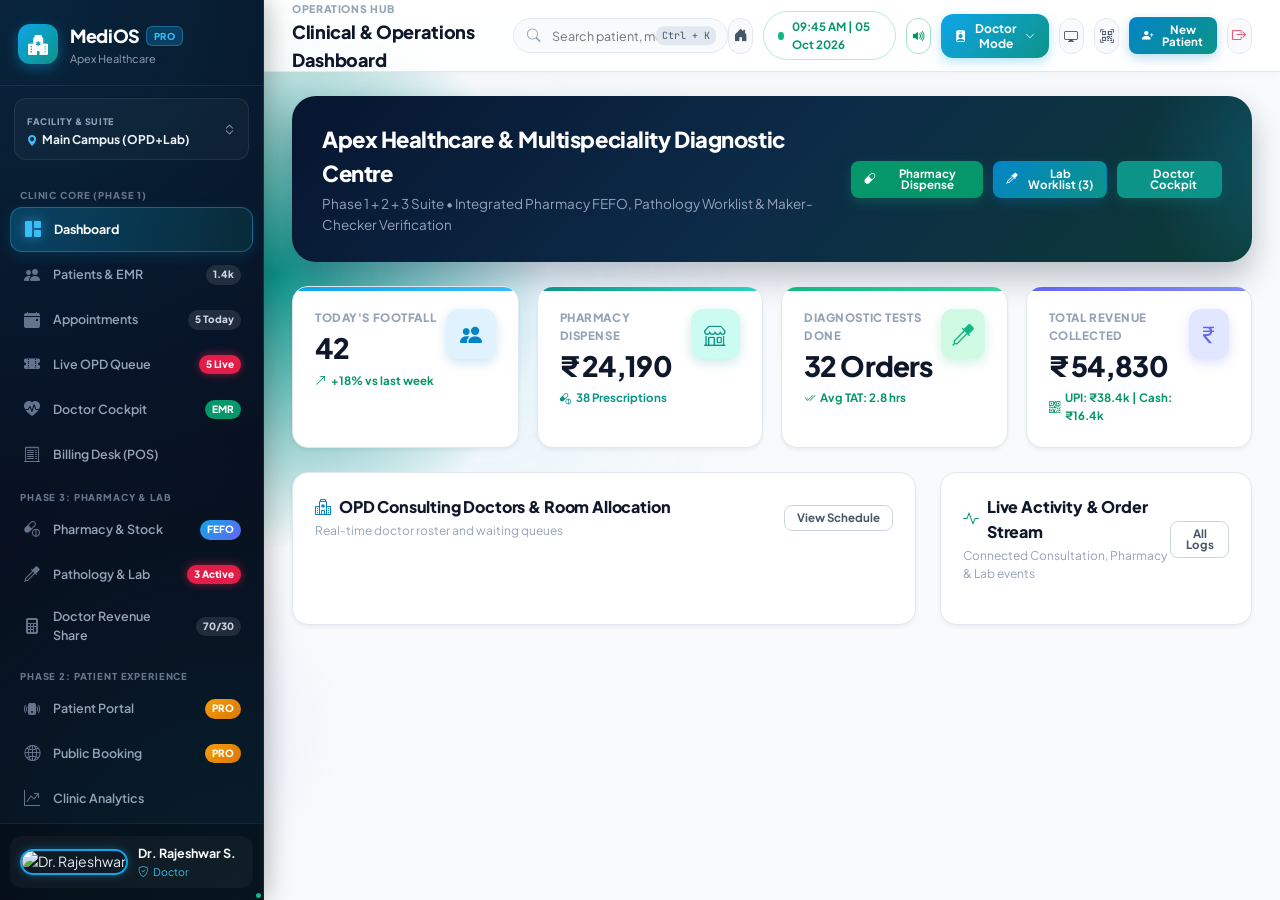
==== index.html @ e2cde5ad "Initial commit: MediOS Wireframe & UI Template" ====
<!DOCTYPE html>
<html lang="en">
<head>
    <meta charset="UTF-8">
    <meta name="viewport" content="width=device-width, initial-scale=1.0">
    <title>MediOS Pro — Healthcare Management SaaS (Phase 1, 2 & Phase 3 Pharmacy + Lab)</title>
    <!-- Fonts & Icons -->
    <link rel="preconnect" href="https://fonts.googleapis.com">
    <link rel="preconnect" href="https://fonts.gstatic.com" crossorigin>
    <link href="https://fonts.googleapis.com/css2?family=JetBrains+Mono:wght@400;500;700&family=Plus+Jakarta+Sans:wght@300;400;500;600;700;800&display=swap" rel="stylesheet">
    <link rel="stylesheet" href="https://cdn.jsdelivr.net/npm/bootstrap-icons@1.11.3/font/bootstrap-icons.min.css">
    <!-- Main Stylesheet -->
    <link rel="stylesheet" href="css/style.css">
</head>
<body>

<!-- Ambient Background Glows -->
<div class="ambient-glow-layer">
    <div class="ambient-orb ambient-orb-1"></div>
    <div class="ambient-orb-2"></div>
    <div class="ambient-orb-3"></div>
</div>

<!-- Dynamic Confetti Canvas -->
<canvas id="confetti-canvas"></canvas>

<div class="app-container">
    <!-- ==========================================================================
         SIDEBAR NAVIGATION
         ========================================================================== -->
    <aside class="app-sidebar">
        <div class="sidebar-header">
            <div class="brand-logo-icon">
                <i class="bi bi-hospital-fill"></i>
            </div>
            <div class="brand-text">
                <h1>MediOS <span>PRO</span></h1>
                <p title="Apex Healthcare & Multispeciality Clinic">Apex Healthcare</p>
            </div>
        </div>

        <!-- Tenant Branch Switcher -->
        <div class="sidebar-tenant-badge" id="roleSwitcherTrigger" title="Click to switch role or view tenant info">
            <div class="tenant-meta">
                <span class="label">Facility & Suite</span>
                <span class="branch-name"><i class="bi bi-geo-alt-fill" style="color: #38bdf8; font-size: 11px;"></i> Main Campus (OPD+Lab)</span>
            </div>
            <i class="bi bi-chevron-expand" style="font-size: 13px; color: #94a3b8;"></i>
        </div>

        <!-- Navigation Items -->
        <nav class="sidebar-nav">
            <div class="nav-group-title">Clinic Core (Phase 1)</div>

            <div class="nav-item active" data-view="dashboard">
                <i class="bi bi-grid-1x2-fill"></i>
                <span>Dashboard</span>
            </div>

            <div class="nav-item" data-view="patients">
                <i class="bi bi-people-fill"></i>
                <span>Patients & EMR</span>
                <span class="nav-badge">1.4k</span>
            </div>

            <div class="nav-item" data-view="appointments">
                <i class="bi bi-calendar-event-fill"></i>
                <span>Appointments</span>
                <span class="nav-badge">5 Today</span>
            </div>

            <div class="nav-item" data-view="queue">
                <i class="bi bi-ticket-perforated-fill"></i>
                <span>Live OPD Queue</span>
                <span class="nav-badge pulse-red">5 Live</span>
            </div>

            <div class="nav-item" data-view="emr">
                <i class="bi bi-heart-pulse-fill"></i>
                <span>Doctor Cockpit</span>
                <span class="nav-badge live-green">EMR</span>
            </div>

            <div class="nav-item" data-view="billing">
                <i class="bi bi-receipt-cutoff"></i>
                <span>Billing Desk (POS)</span>
            </div>

            <div class="nav-group-title">Phase 3: Pharmacy & Lab</div>

            <div class="nav-item" data-view="pharmacy">
                <i class="bi bi-capsule-pill"></i>
                <span>Pharmacy & Stock</span>
                <span class="nav-badge badge-lab">FEFO</span>
            </div>

            <div class="nav-item" data-view="lab">
                <i class="bi bi-eyedropper"></i>
                <span>Pathology & Lab</span>
                <span class="nav-badge pulse-red">3 Active</span>
            </div>

            <div class="nav-item" data-view="payouts">
                <i class="bi bi-calculator-fill"></i>
                <span>Doctor Revenue Share</span>
                <span class="nav-badge">70/30</span>
            </div>

            <div class="nav-group-title">Phase 2: Patient Experience</div>

            <div class="nav-item" data-view="portal">
                <i class="bi bi-phone-vibrate-fill"></i>
                <span>Patient Portal</span>
                <span class="nav-badge badge-pro">PRO</span>
            </div>

            <div class="nav-item" data-view="online-booking">
                <i class="bi bi-globe2"></i>
                <span>Public Booking</span>
                <span class="nav-badge badge-pro">PRO</span>
            </div>

            <div class="nav-item" data-view="analytics">
                <i class="bi bi-graph-up-arrow"></i>
                <span>Clinic Analytics</span>
            </div>

            <div class="nav-item" data-view="leaves-waitlist">
                <i class="bi bi-calendar-x-fill"></i>
                <span>Leaves & Waitlist</span>
            </div>

            <div class="nav-item" data-view="feedback">
                <i class="bi bi-star-fill" style="color: #f59e0b;"></i>
                <span>NPS & Feedback</span>
            </div>

            <div class="nav-group-title">SaaS & Governance</div>

            <div class="nav-item" data-view="subscriptions">
                <i class="bi bi-gem"></i>
                <span>Plans & Add-ons</span>
            </div>

            <div class="nav-item" data-view="audit">
                <i class="bi bi-shield-check"></i>
                <span>Audit & Security</span>
            </div>

            <div class="nav-item" data-view="settings">
                <i class="bi bi-sliders2-vertical"></i>
                <span>Clinic Settings</span>
            </div>
        </nav>

        <!-- Current User Profile in Footer -->
        <div class="sidebar-footer">
            <div class="user-profile-card" onclick="document.getElementById('roleSwitcherModal').classList.add('active')">
                <div class="user-avatar-wrap">
                    <img src="https://images.unsplash.com/photo-1622253692010-333f2da6031d?w=150&auto=format&fit=crop&q=80" alt="Dr. Rajeshwar">
                    <div class="status-dot"></div>
                </div>
                <div class="user-info">
                    <div class="user-name">Dr. Rajeshwar S.</div>
                    <div class="user-role-tag">
                        <i class="bi bi-shield-check"></i> <span id="currentRoleBadge">Doctor</span>
                    </div>
                </div>
            </div>
        </div>
    </aside>

    <!-- ==========================================================================
         MAIN CONTENT AREA
         ========================================================================== -->
    <main class="app-main">
        <!-- Top App Header -->
        <header class="app-header">
            <div class="header-left">
                <div class="page-breadcrumb">
                    <span class="section-name" id="headerSectionName">Operations Hub</span>
                    <h2 class="page-title" id="headerPageTitle">Clinical & Operations Dashboard</h2>
                </div>

                <!-- Global Search -->
                <div class="header-search">
                    <i class="bi bi-search search-icon"></i>
                    <input type="text" id="globalSearchInput" placeholder="Search patient, medicine, lab test, MRN...">
                    <span class="search-kbd">Ctrl + K</span>
                </div>
            </div>

            <div class="header-right">
                <a href="landing.html" class="header-btn-icon" title="View Public Landing Page">
                    <i class="bi bi-house-door-fill"></i>
                </a>

                <div class="clinic-status-chip">
                    <div class="live-indicator"></div>
                    <span id="liveTimeClock">09:45 AM | 05 Oct 2026</span>
                </div>

                <!-- Global Sound FX Toggle -->
                <button class="header-btn-icon audio-toggle-btn active-sound" id="globalAudioToggleBtn" title="Toggle Tactile Audio & Queue Chimes">
                    <i class="bi bi-volume-up-fill" id="audioToggleIcon"></i>
                </button>

                <!-- Role Switcher Trigger -->
                <button class="role-switcher-btn" onclick="document.getElementById('roleSwitcherModal').classList.add('active')">
                    <i class="bi bi-person-badge-fill"></i>
                    <span id="headerUserRoleTag">Doctor Mode</span>
                    <i class="bi bi-chevron-down" style="font-size: 10px;"></i>
                </button>

                <!-- TV Board Mode -->
                <button class="header-btn-icon" id="toggleTvBoardBtn" title="Launch Waiting Room TV Display">
                    <i class="bi bi-display"></i>
                </button>

                <!-- QR Check-in Trigger -->
                <button class="header-btn-icon" onclick="openQrCheckInModal()" title="Simulate QR Self Check-in Kiosk">
                    <i class="bi bi-qr-code-scan"></i>
                </button>

                <!-- New Patient Quick Action -->
                <button class="btn btn-primary btn-sm" onclick="openNewPatientModal()">
                    <i class="bi bi-person-plus-fill"></i> New Patient
                </button>

                <!-- Logout / Switch Account -->
                <a href="login.html" class="header-btn-icon" title="Sign Out / Switch Staff Account" style="color: var(--rose-500);">
                    <i class="bi bi-box-arrow-right"></i>
                </a>
            </div>
        </header>

        <!-- Viewport for dynamic panels -->
        <div class="content-viewport">

            <!-- ==================================================================
                 VIEW 1: DASHBOARD
                 ================================================================== -->
            <section class="view-section active" id="view-dashboard">
                <div class="quick-action-banner">
                    <div>
                        <h2>Apex Healthcare & Multispeciality Diagnostic Centre</h2>
                        <p>Phase 1 + 2 + 3 Suite • Integrated Pharmacy FEFO, Pathology Worklist & Maker-Checker Verification</p>
                    </div>
                    <div class="quick-action-buttons">
                        <button class="btn btn-emerald btn-sm" data-switch-view="pharmacy">
                            <i class="bi bi-capsule"></i> Pharmacy Dispense
                        </button>
                        <button class="btn btn-primary btn-sm" data-switch-view="lab">
                            <i class="bi bi-eyedropper"></i> Lab Worklist (3)
                        </button>
                        <button class="btn btn-teal btn-sm" onclick="quickStartConsultation('PAT-2026-0101')">
                            <i class="bi bi-stethoscope"></i> Doctor Cockpit
                        </button>
                    </div>
                </div>

                <div class="kpi-grid">
                    <div class="kpi-card kpi-blue">
                        <div class="kpi-info">
                            <div class="kpi-label">Today's Footfall</div>
                            <div class="kpi-value">42</div>
                            <div class="kpi-trend trend-up"><i class="bi bi-arrow-up-right"></i> +18% vs last week</div>
                        </div>
                        <div class="kpi-icon-wrap"><i class="bi bi-people-fill"></i></div>
                    </div>

                    <div class="kpi-card kpi-teal">
                        <div class="kpi-info">
                            <div class="kpi-label">Pharmacy Dispense</div>
                            <div class="kpi-value">₹ 24,190</div>
                            <div class="kpi-trend" style="color: var(--teal-600);"><i class="bi bi-capsule-pill"></i> 38 Prescriptions</div>
                        </div>
                        <div class="kpi-icon-wrap"><i class="bi bi-shop"></i></div>
                    </div>

                    <div class="kpi-card kpi-emerald">
                        <div class="kpi-info">
                            <div class="kpi-label">Diagnostic Tests Done</div>
                            <div class="kpi-value">32 Orders</div>
                            <div class="kpi-trend trend-up"><i class="bi bi-check2-all"></i> Avg TAT: 2.8 hrs</div>
                        </div>
                        <div class="kpi-icon-wrap"><i class="bi bi-eyedropper"></i></div>
                    </div>

                    <div class="kpi-card kpi-indigo">
                        <div class="kpi-info">
                            <div class="kpi-label">Total Revenue Collected</div>
                            <div class="kpi-value">₹ 54,830</div>
                            <div class="kpi-trend trend-up"><i class="bi bi-qr-code"></i> UPI: ₹38.4k | Cash: ₹16.4k</div>
                        </div>
                        <div class="kpi-icon-wrap"><i class="bi bi-currency-rupee"></i></div>
                    </div>
                </div>

                <div class="dashboard-columns">
                    <div class="card">
                        <div class="card-header">
                            <div>
                                <h3 class="card-title"><i class="bi bi-hospital" style="color: var(--primary-600);"></i> OPD Consulting Doctors & Room Allocation</h3>
                                <p class="card-subtitle">Real-time doctor roster and waiting queues</p>
                            </div>
                            <button class="btn btn-outline btn-sm" data-switch-view="appointments">View Schedule</button>
                        </div>
                        <div class="doctor-status-grid" id="dashDoctorStatusGrid"></div>
                    </div>

                    <div class="card">
                        <div class="card-header">
                            <div>
                                <h3 class="card-title"><i class="bi bi-activity" style="color: var(--emerald-600);"></i> Live Activity & Order Stream</h3>
                                <p class="card-subtitle">Connected Consultation, Pharmacy & Lab events</p>
                            </div>
                            <button class="btn btn-outline btn-sm" data-switch-view="audit">All Logs</button>
                        </div>
                        <div id="dashRecentActivityList"></div>
                    </div>
                </div>
            </section>


            <!-- ==================================================================
                 PHASE 3 VIEW 1: PHARMACY & BATCH STOCK LEDGER (M10, PHA-01 - 07)
                 ================================================================== -->
            <section class="view-section" id="view-pharmacy">
                <!-- Pharmacy Metrics -->
                <div class="queue-summary-bar">
                    <div class="queue-metric-box">
                        <div>
                            <div style="font-size: 11px; font-weight: 700; color: var(--text-muted); text-transform: uppercase;">Total Inventory Value</div>
                            <div style="font-size: 22px; font-weight: 800; color: var(--text-primary);">₹ 4,82,450</div>
                        </div>
                        <i class="bi bi-boxes" style="font-size: 28px; color: var(--primary-600);"></i>
                    </div>

                    <div class="queue-metric-box">
                        <div>
                            <div style="font-size: 11px; font-weight: 700; color: var(--rose-600); text-transform: uppercase;">Near Expiry (Within 30d)</div>
                            <div style="font-size: 22px; font-weight: 800; color: var(--rose-600);">1 Batch Alert</div>
                        </div>
                        <i class="bi bi-exclamation-triangle-fill" style="font-size: 28px; color: var(--rose-500);"></i>
                    </div>

                    <div class="queue-metric-box">
                        <div>
                            <div style="font-size: 11px; font-weight: 700; color: var(--amber-600); text-transform: uppercase;">Low Stock Warning</div>
                            <div style="font-size: 22px; font-weight: 800; color: var(--amber-600);">1 Medicine (<100)</div>
                        </div>
                        <i class="bi bi-battery-charging" style="font-size: 28px; color: var(--amber-500);"></i>
                    </div>

                    <div class="queue-metric-box">
                        <div>
                            <div style="font-size: 11px; font-weight: 700; color: var(--emerald-600); text-transform: uppercase;">Drug License Reg</div>
                            <div style="font-size: 14px; font-weight: 800; color: var(--emerald-600);">MH-MZ4-2024-88412</div>
                        </div>
                        <i class="bi bi-shield-check" style="font-size: 28px; color: var(--emerald-500);"></i>
                    </div>
                </div>

                <!-- Main Pharmacy Workspace -->
                <div class="card">
                    <div class="card-header">
                        <div>
                            <h3 class="card-title"><i class="bi bi-capsule-pill" style="color: var(--teal-600);"></i> Pharmacy Inventory & FEFO Batch Ledger</h3>
                            <p class="card-subtitle">First-Expiry-First-Out dispensing, Schedule H compliance and supplier purchase orders</p>
                        </div>
                        <div style="display: flex; gap: 10px;">
                            <button class="btn btn-teal" onclick="openPharmacyDispenseModal()">
                                <i class="bi bi-upc-scan"></i> Dispense Against Rx
                            </button>
                            <button class="btn btn-primary" onclick="openNewGrnModal()">
                                <i class="bi bi-plus-circle"></i> + Add GRN Stock
                            </button>
                        </div>
                    </div>

                    <div class="table-responsive">
                        <table class="modern-table">
                            <thead>
                                <tr>
                                    <th>Medicine Brand & Generic</th>
                                    <th>Batch Number</th>
                                    <th>Expiry Date</th>
                                    <th>Available Stock</th>
                                    <th>Purchase / MRP (₹)</th>
                                    <th>Rack Location</th>
                                    <th>Schedule & Status</th>
                                    <th>Actions</th>
                                </tr>
                            </thead>
                            <tbody id="pharmacyBatchesTableBody">
                                <!-- Populated dynamically -->
                            </tbody>
                        </table>
                    </div>
                </div>
            </section>


            <!-- ==================================================================
                 PHASE 3 VIEW 2: PATHOLOGY & LAB WORKLIST (M11, LAB-01 - 07)
                 ================================================================== -->
            <section class="view-section" id="view-lab">
                <!-- Lab Overview Bar -->
                <div class="queue-summary-bar">
                    <div class="queue-metric-box">
                        <div>
                            <div style="font-size: 11px; font-weight: 700; color: var(--text-muted); text-transform: uppercase;">Total Orders Today</div>
                            <div style="font-size: 22px; font-weight: 800; color: var(--text-primary);">32 Tests</div>
                        </div>
                        <i class="bi bi-eyedropper" style="font-size: 28px; color: var(--primary-600);"></i>
                    </div>

                    <div class="queue-metric-box">
                        <div>
                            <div style="font-size: 11px; font-weight: 700; color: var(--amber-600); text-transform: uppercase;">Pending Pathologist Sign</div>
                            <div style="font-size: 22px; font-weight: 800; color: var(--amber-600);">1 Ready Review</div>
                        </div>
                        <i class="bi bi-person-badge" style="font-size: 28px; color: var(--amber-500);"></i>
                    </div>

                    <div class="queue-metric-box">
                        <div>
                            <div style="font-size: 11px; font-weight: 700; color: var(--emerald-600); text-transform: uppercase;">Reports Released</div>
                            <div style="font-size: 22px; font-weight: 800; color: var(--emerald-600);">29 Released</div>
                        </div>
                        <i class="bi bi-file-earmark-check-fill" style="font-size: 28px; color: var(--emerald-500);"></i>
                    </div>

                    <div class="queue-metric-box">
                        <div>
                            <div style="font-size: 11px; font-weight: 700; color: var(--text-muted); text-transform: uppercase;">Laboratory Director</div>
                            <div style="font-size: 13.5px; font-weight: 800; color: var(--primary-600);">Dr. Meera Kulkarni</div>
                            <div style="font-size: 10.5px; color: var(--text-muted);">MD Pathology (MMC-2010)</div>
                        </div>
                        <i class="bi bi-award-fill" style="font-size: 28px; color: var(--indigo-500);"></i>
                    </div>
                </div>

                <!-- Lab Active Worklist -->
                <div class="card">
                    <div class="card-header">
                        <div>
                            <h3 class="card-title"><i class="bi bi-clipboard2-pulse-fill" style="color: var(--primary-600);"></i> Pathology & Radiology Active Worklist</h3>
                            <p class="card-subtitle">Sample Barcode tracking, Result Entry and Maker-Checker Verification Desk</p>
                        </div>
                        <button class="btn btn-outline btn-sm" onclick="renderLabWorklist()">
                            <i class="bi bi-arrow-clockwise"></i> Refresh Worklist
                        </button>
                    </div>

                    <div class="table-responsive">
                        <table class="modern-table">
                            <thead>
                                <tr>
                                    <th>Sample Barcode & Order</th>
                                    <th>Patient Details</th>
                                    <th>Test Requested</th>
                                    <th>Category & Tube Top</th>
                                    <th>Sample Status</th>
                                    <th>Verification State</th>
                                    <th>Actions</th>
                                </tr>
                            </thead>
                            <tbody id="labWorklistTableBody">
                                <!-- Populated dynamically -->
                            </tbody>
                        </table>
                    </div>
                </div>
            </section>


            <!-- ==================================================================
                 PHASE 3 VIEW 3: DOCTOR REVENUE SHARE & PAYOUTS (OPS-01, M28)
                 ================================================================== -->
            <section class="view-section" id="view-payouts">
                <div class="card">
                    <div class="card-header">
                        <div>
                            <h3 class="card-title"><i class="bi bi-calculator-fill" style="color: var(--primary-600);"></i> Visiting Consultant Revenue Share & Payout Statements</h3>
                            <p class="card-subtitle">Automated split calculation based on agreed percentage rules & TDS deduction</p>
                        </div>
                        <button class="btn btn-primary btn-sm" onclick="showToast('Exported Doctor Payout Statement (Excel/PDF)')">
                            <i class="bi bi-file-earmark-spreadsheet"></i> Export Monthly Payout
                        </button>
                    </div>

                    <div class="table-responsive">
                        <table class="modern-table">
                            <thead>
                                <tr>
                                    <th>Doctor Name & Specialty</th>
                                    <th>Monthly Consultations</th>
                                    <th>Gross OPD Revenue (₹)</th>
                                    <th>Agreed Revenue Share</th>
                                    <th>Doctor Earnings (₹)</th>
                                    <th>Hospital Retained (30%)</th>
                                    <th>Payout Status</th>
                                </tr>
                            </thead>
                            <tbody id="doctorPayoutsTableBody">
                                <!-- Populated dynamically -->
                            </tbody>
                        </table>
                    </div>
                </div>
            </section>


            <!-- ==================================================================
                 PRESERVED VIEWS FROM PHASE 1 & PHASE 2
                 ================================================================== -->
            <!-- Patients Directory -->
            <section class="view-section" id="view-patients">
                <div class="card">
                    <div class="patient-header-bar">
                        <div class="filter-bar">
                            <div style="position: relative; flex: 1;">
                                <i class="bi bi-search search-icon" style="position: absolute; left: 12px; top: 10px; color: var(--text-muted);"></i>
                                <input type="text" id="patientDirectorySearch" class="form-control" style="padding-left: 36px;" placeholder="Search by Patient Name, Phone, MRN or Blood Group...">
                            </div>
                        </div>
                        <button class="btn btn-primary" onclick="openNewPatientModal()">
                            <i class="bi bi-person-plus-fill"></i> Register New Patient
                        </button>
                    </div>
                    <div class="table-responsive">
                        <table class="modern-table">
                            <thead>
                                <tr>
                                    <th>Patient Details & MRN</th>
                                    <th>Age / Gender</th>
                                    <th>Contact & Email</th>
                                    <th>Blood Group</th>
                                    <th>Allergies & Risk Flags</th>
                                    <th>Last Visit</th>
                                    <th>Actions</th>
                                </tr>
                            </thead>
                            <tbody id="patientsTableBody"></tbody>
                        </table>
                    </div>
                </div>
            </section>

            <!-- Appointments -->
            <section class="view-section" id="view-appointments">
                <div class="card">
                    <div class="patient-header-bar">
                        <div>
                            <h3 class="card-title"><i class="bi bi-calendar-check" style="color: var(--primary-600);"></i> Today's Appointment Schedule</h3>
                            <p class="card-subtitle">Confirmed appointments, slot timings and token issuance</p>
                        </div>
                        <div style="display: flex; gap: 10px;">
                            <button class="btn btn-outline" data-switch-view="queue"><i class="bi bi-ticket-perforated"></i> View Queue Board</button>
                            <button class="btn btn-primary" onclick="openBookAppointmentModal()"><i class="bi bi-calendar-plus"></i> Book New Appointment</button>
                        </div>
                    </div>
                    <div class="table-responsive">
                        <table class="modern-table">
                            <thead>
                                <tr>
                                    <th>Appt ID</th>
                                    <th>Patient Name</th>
                                    <th>Doctor & Specialty</th>
                                    <th>Time Slot</th>
                                    <th>Visit Reason</th>
                                    <th>Status</th>
                                    <th>Actions</th>
                                </tr>
                            </thead>
                            <tbody id="appointmentsTableBody"></tbody>
                        </table>
                    </div>
                </div>
            </section>

            <!-- Live OPD Queue -->
            <section class="view-section" id="view-queue">
                <div class="queue-summary-bar">
                    <div class="queue-metric-box">
                        <div>
                            <div style="font-size: 11px; font-weight: 700; color: var(--text-muted); text-transform: uppercase;">Total Tokens Today</div>
                            <div style="font-size: 24px; font-weight: 800; color: var(--text-primary);">42 Issued</div>
                        </div>
                        <i class="bi bi-ticket-detailed" style="font-size: 28px; color: var(--primary-600);"></i>
                    </div>
                    <div class="queue-metric-box">
                        <div>
                            <div style="font-size: 11px; font-weight: 700; color: var(--amber-600); text-transform: uppercase;">Currently In Queue</div>
                            <div style="font-size: 24px; font-weight: 800; color: var(--amber-600);">5 Waiting</div>
                        </div>
                        <i class="bi bi-hourglass-split" style="font-size: 28px; color: var(--amber-500);"></i>
                    </div>
                    <div class="queue-metric-box">
                        <div>
                            <div style="font-size: 11px; font-weight: 700; color: var(--emerald-600); text-transform: uppercase;">In Consultation</div>
                            <div style="font-size: 24px; font-weight: 800; color: var(--emerald-600);">2 Inside Rooms</div>
                        </div>
                        <i class="bi bi-person-check-fill" style="font-size: 28px; color: var(--emerald-500);"></i>
                    </div>
                    <div class="queue-metric-box">
                        <div>
                            <div style="font-size: 11px; font-weight: 700; color: var(--text-muted); text-transform: uppercase;">Lobby Display TV</div>
                            <button class="btn btn-sm btn-primary" onclick="document.getElementById('tvWaitingBoardOverlay').classList.add('active'); renderTVWaitingBoard();" style="margin-top: 4px;">
                                <i class="bi bi-tv"></i> Launch Fullscreen
                            </button>
                        </div>
                        <i class="bi bi-display" style="font-size: 28px; color: var(--indigo-500);"></i>
                    </div>
                </div>

                <div class="card">
                    <div class="card-header">
                        <div>
                            <h3 class="card-title"><i class="bi bi-broadcast" style="color: var(--primary-600);"></i> Live OPD Waiting & Token Call Desk</h3>
                            <p class="card-subtitle">Call patients with sound chime, update room routing and manage queue flow</p>
                        </div>
                    </div>
                    <div class="table-responsive">
                        <table class="modern-table">
                            <thead>
                                <tr>
                                    <th>Token No</th>
                                    <th>Patient Name & Contact</th>
                                    <th>Doctor & Room</th>
                                    <th>Arrival Time</th>
                                    <th>Queue Status</th>
                                    <th>Vitals Status</th>
                                    <th>Queue Actions</th>
                                </tr>
                            </thead>
                            <tbody id="queueTableBody"></tbody>
                        </table>
                    </div>
                </div>
            </section>

            <!-- Doctor EMR Cockpit with Drug Interaction Alerts -->
            <section class="view-section" id="view-emr">
                <!-- Drug Allergy Safety Warning Banner (CLN-01) -->
                <div class="safety-alert-banner" id="emrDrugSafetyBanner" style="display: none;">
                    <div>
                        <div class="safety-alert-title"><i class="bi bi-shield-fill-x"></i> CLINICAL SAFETY WARNING: Drug-Allergy Conflict Detected!</div>
                        <div style="font-size: 12.5px; margin-top: 4px;">Patient has documented <b>Penicillin allergy</b>. Prescribing Amoxicillin / Augmentin has severe risk of Anaphylaxis.</div>
                    </div>
                    <button class="btn btn-sm btn-outline" style="background: white; color: #e11d48; border-color: #f43f5e;" onclick="overrideClinicalSafetyAlert()">
                        Override with Doctor Reason
                    </button>
                </div>

                <div class="emr-cockpit">
                    <!-- Left: Patient Snapshot -->
                    <div class="emr-patient-panel">
                        <img id="emrPatientAvatar" class="emr-patient-avatar" src="https://images.unsplash.com/photo-1507003211169-0a1dd7228f2d?w=120&auto=format&fit=crop&q=80" alt="">
                        <div class="emr-patient-meta">
                            <h3 id="emrPatientName">Vikramaditya Verma</h3>
                            <p id="emrPatientMrn">MRN-90142 • ABHA: 91-4821-0042-9901</p>
                            <p id="emrPatientMeta" style="margin-top: 2px;">48 Yrs / Male • Blood Group: O+</p>
                        </div>

                        <div style="margin-bottom: 12px;">
                            <div style="font-size: 11px; font-weight: 700; color: var(--rose-600); text-transform: uppercase; margin-bottom: 4px;">Known Allergies</div>
                            <div id="emrPatientAllergies">
                                <span class="allergy-chip">Penicillin</span>
                                <span class="allergy-chip">Sulfa drugs</span>
                            </div>
                        </div>

                        <div style="font-size: 11px; font-weight: 700; color: var(--text-muted); text-transform: uppercase; margin-bottom: 6px;">Patient Vitals</div>
                        <div class="vitals-grid-compact">
                            <div class="vital-box">
                                <div class="vital-name">BP (mmHg)</div>
                                <input type="text" class="form-control" id="emrVitalsBp" value="138/88" style="padding: 2px 6px; font-size: 12px; font-weight: 700;">
                            </div>
                            <div class="vital-box">
                                <div class="vital-name">Pulse (bpm)</div>
                                <input type="number" class="form-control" id="emrVitalsPulse" value="78" style="padding: 2px 6px; font-size: 12px; font-weight: 700;">
                            </div>
                            <div class="vital-box">
                                <div class="vital-name">SpO2 (%)</div>
                                <input type="number" class="form-control" id="emrVitalsSpo2" value="98" style="padding: 2px 6px; font-size: 12px; font-weight: 700;">
                            </div>
                            <div class="vital-box">
                                <div class="vital-name">Temp (°F)</div>
                                <input type="number" step="0.1" class="form-control" id="emrVitalsTemp" value="98.6" style="padding: 2px 6px; font-size: 12px; font-weight: 700;">
                            </div>
                            <div class="vital-box">
                                <div class="vital-name">Weight (kg)</div>
                                <input type="number" class="form-control" id="emrVitalsWeight" value="79" style="padding: 2px 6px; font-size: 12px; font-weight: 700;">
                            </div>
                            <div class="vital-box">
                                <div class="vital-name">Height (cm)</div>
                                <input type="number" class="form-control" id="emrVitalsHeight" value="176" style="padding: 2px 6px; font-size: 12px; font-weight: 700;">
                            </div>
                        </div>
                        <div style="background: var(--bg-main); padding: 8px 10px; border-radius: var(--radius-sm); border: 1px solid var(--border-subtle); display: flex; justify-content: space-between; font-size: 12px;">
                            <span style="font-weight: 600; color: var(--text-secondary);">Calculated BMI:</span>
                            <b id="emrVitalsBmi" style="color: var(--primary-600);">25.5 (Overweight)</b>
                        </div>

                        <button class="btn btn-outline btn-sm" style="width: 100%; margin-top: 14px;" onclick="openPatientHistory('PAT-2026-0101')">
                            <i class="bi bi-clock-history"></i> Full Medical History
                        </button>
                    </div>

                    <!-- Center: Encounter Notes -->
                    <div class="emr-encounter-studio">
                        <div class="clinical-section">
                            <div class="clinical-section-title">
                                <span><i class="bi bi-chat-left-dots-fill" style="color: var(--primary-600);"></i> Chief Complaints & HPI</span>
                                <span style="font-size: 11px; color: var(--text-muted);">Quick Symptom Tags</span>
                            </div>
                            <textarea id="emrChiefComplaints" class="form-control" rows="3" placeholder="Enter patient complaints..."></textarea>
                            
                            <div class="quick-chip-container">
                                <span class="quick-chip" onclick="addComplaintTag('Fever with chills')">+ Fever with chills</span>
                                <span class="quick-chip" onclick="addComplaintTag('Dry cough 3 days')">+ Dry cough</span>
                                <span class="quick-chip" onclick="addComplaintTag('Morning fasting glucose high')">+ High FBS</span>
                                <span class="quick-chip" onclick="addComplaintTag('Occipital headache')">+ Headache</span>
                            </div>
                        </div>

                        <div class="clinical-section">
                            <div class="clinical-section-title">
                                <span><i class="bi bi-diagram-3-fill" style="color: var(--teal-600);"></i> ICD-10 Diagnosis</span>
                            </div>
                            <select id="emrDiagnosisSelect" class="form-control">
                                <option value="E11.9 - Type 2 Diabetes Mellitus with Essential Hypertension (I10)">E11.9 - Type 2 Diabetes Mellitus with Essential Hypertension (I10)</option>
                                <option value="J06.9 - Acute Upper Respiratory Infection (URTI)">J06.9 - Acute Upper Respiratory Infection (URTI)</option>
                                <option value="I10 - Essential (Primary) Hypertension">I10 - Essential (Primary) Hypertension</option>
                            </select>
                        </div>

                        <div class="clinical-section">
                            <div class="clinical-section-title">
                                <span><i class="bi bi-eyedropper" style="color: var(--indigo-600);"></i> Diagnostic Pathology & Lab Orders (M11)</span>
                                <span style="font-size: 11px; color: var(--emerald-600); font-weight: 700;">Auto-routes to Lab Worklist</span>
                            </div>
                            <div class="form-row" id="emrLabOrdersGrid"></div>
                        </div>

                        <div class="clinical-section">
                            <div class="clinical-section-title">
                                <span><i class="bi bi-card-text" style="color: var(--emerald-600);"></i> Clinical Advice & Instructions</span>
                            </div>
                            <textarea id="emrClinicalAdvice" class="form-control" rows="2" placeholder="Lifestyle advice, diet restrictions..."></textarea>
                        </div>
                    </div>

                    <!-- Right: Active Prescription Studio -->
                    <div class="emr-rx-panel">
                        <div class="card-header" style="margin-bottom: 10px;">
                            <h4 style="font-size: 14px; font-weight: 800; color: var(--text-primary);">
                                <i class="bi bi-prescription2" style="color: #0d9488;"></i> Active Prescription (℞)
                            </h4>
                            <button class="btn btn-sm btn-primary" onclick="openAddMedicineModal()"><i class="bi bi-plus"></i> Add Med</button>
                        </div>

                        <div style="margin-bottom: 12px;">
                            <div style="font-size: 10.5px; font-weight: 700; color: var(--text-muted); text-transform: uppercase; margin-bottom: 4px;">Clinical Prescribing Templates</div>
                            <div style="display: flex; flex-direction: column; gap: 4px;">
                                <button class="btn btn-sm btn-outline" style="text-align: left; justify-content: flex-start; font-size: 11px; padding: 4px 8px;" onclick="applyRxTemplate(0)">
                                    <i class="bi bi-lightning-charge-fill" style="color: var(--amber-500);"></i> Type-2 DM + HTN Set
                                </button>
                                <button class="btn btn-sm btn-outline" style="text-align: left; justify-content: flex-start; font-size: 11px; padding: 4px 8px;" onclick="applyRxTemplate(1)">
                                    <i class="bi bi-lightning-charge-fill" style="color: var(--amber-500);"></i> Acute Flu / URTI Protocol
                                </button>
                            </div>
                        </div>

                        <div id="emrRxItemsList" class="rx-items-list"></div>

                        <div style="margin-top: 16px; border-top: 1px solid var(--border-subtle); padding-top: 14px;">
                            <button class="btn btn-teal" style="width: 100%; font-size: 13.5px; padding: 11px;" onclick="lockAndSignPrescription()">
                                <i class="bi bi-lock-fill"></i> Lock & Sign Prescription
                            </button>
                            <button class="btn btn-outline btn-sm" style="width: 100%; margin-top: 6px;" data-switch-view="pharmacy">
                                <i class="bi bi-capsule"></i> Send to Pharmacy Counter
                            </button>
                        </div>
                    </div>
                </div>
            </section>

            <!-- Billing POS Desk -->
            <section class="view-section" id="view-billing">
                <div class="billing-pos-container">
                    <div class="card">
                        <div class="card-header">
                            <div>
                                <h3 class="card-title"><i class="bi bi-receipt" style="color: var(--primary-600);"></i> Patient Encounter Billing Desk</h3>
                                <p class="card-subtitle">Consultation, Diagnostic Orders and Pharmacy Dispensing</p>
                            </div>
                            <span class="badge badge-blue">Encounter: #ENC-2026-0312</span>
                        </div>
                        <div style="background: var(--bg-main); padding: 12px 16px; border-radius: var(--radius-md); border: 1px solid var(--border-subtle); margin-bottom: 16px; display: flex; justify-content: space-between; align-items: center;">
                            <div>
                                <div style="font-weight: 700; font-size: 14px;">Vikramaditya Verma <span style="color: var(--text-muted); font-size: 12px;">(MRN-90142)</span></div>
                                <div style="font-size: 12px; color: var(--text-secondary);">Attending: Dr. Rajeshwar Sharma • Dept: General Medicine</div>
                            </div>
                            <span class="badge badge-green">Consultation Completed</span>
                        </div>
                        <div class="table-responsive">
                            <table class="modern-table">
                                <thead>
                                    <tr>
                                        <th>Service / Item Description</th>
                                        <th>Qty</th>
                                        <th>Rate</th>
                                        <th>Total</th>
                                        <th></th>
                                    </tr>
                                </thead>
                                <tbody id="billingLineItemsTable"></tbody>
                            </table>
                        </div>
                    </div>

                    <div class="billing-summary-card">
                        <h4 style="font-size: 15px; font-weight: 800; color: var(--text-primary); margin-bottom: 14px;">
                            <i class="bi bi-wallet2" style="color: var(--emerald-600);"></i> Payment Settlement
                        </h4>
                        <div style="display: flex; justify-content: space-between; margin-bottom: 8px; font-size: 13px;">
                            <span style="color: var(--text-secondary);">Subtotal:</span>
                            <b id="billSubtotalDisplay">₹ 2,230</b>
                        </div>
                        <div class="total-due-box">
                            <div class="label">Net Total Payable</div>
                            <div class="amount" id="billBigTotalDisplay">₹ 2,230</div>
                        </div>
                        <div class="payment-mode-selector">
                            <div class="pay-mode-btn active" data-mode="UPI" onclick="setPaymentMode('UPI')"><i class="bi bi-qr-code"></i> UPI / QR</div>
                            <div class="pay-mode-btn" data-mode="Cash" onclick="setPaymentMode('Cash')"><i class="bi bi-cash-stack"></i> Cash</div>
                            <div class="pay-mode-btn" data-mode="Card" onclick="setPaymentMode('Card')"><i class="bi bi-credit-card"></i> Card</div>
                            <div class="pay-mode-btn" data-mode="TPA" onclick="setPaymentMode('TPA')"><i class="bi bi-shield-plus"></i> Insurance</div>
                        </div>
                        <div id="billingUpiQrContainer" style="text-align: center; background: var(--bg-main); padding: 14px; border-radius: var(--radius-md); border: 1px dashed var(--border-medium); margin-bottom: 16px;">
                            <div style="width: 120px; height: 120px; margin: 0 auto 8px; background: white; padding: 6px; border-radius: 6px; border: 1px solid #cbd5e1;">
                                <img src="https://api.qrserver.com/v1/create-qr-code/?size=110x110&data=upi://pay?pa=apexclinic@icici&pn=Apex%20Healthcare&am=2230" alt="UPI QR" style="width: 100%; height: 100%;">
                            </div>
                        </div>
                        <button class="btn btn-emerald btn-lg" style="width: 100%; font-weight: 800;" onclick="processPaymentAndReceipt()">
                            <i class="bi bi-check-circle-fill"></i> Collect & Print Tax Invoice
                        </button>
                    </div>
                </div>
            </section>

            <!-- Patient Portal -->
            <section class="view-section" id="view-portal">
                <div class="portal-grid-layout">
                    <div class="portal-profile-card">
                        <img src="https://images.unsplash.com/photo-1507003211169-0a1dd7228f2d?w=150&auto=format&fit=crop&q=80" alt="">
                        <h3 style="font-size: 18px; font-weight: 800;">Vikramaditya Verma</h3>
                        <p style="font-size: 12px; color: var(--text-muted);">MRN-90142 • ABHA: 91-4821-0042-9901</p>
                        <div class="portal-family-list">
                            <div style="font-size: 11px; font-weight: 700; color: var(--text-muted); text-transform: uppercase; margin-bottom: 8px;">Family Accounts</div>
                            <div class="family-chip-item">
                                <div><b>Sunita Verma</b> (Spouse)</div>
                                <span class="badge badge-green">Linked</span>
                            </div>
                        </div>
                    </div>
                    <div>
                        <div class="card" style="margin-bottom: 20px;">
                            <div class="card-header"><h3 class="card-title">My Digital Prescriptions & Lab Reports</h3></div>
                            <div class="portal-record-card">
                                <div><b>Prescription #RX-2026-0914</b> (Dr. Rajeshwar Sharma)</div>
                                <button class="btn btn-teal btn-sm" onclick="lockAndSignPrescription()"><i class="bi bi-download"></i> Download Rx</button>
                            </div>
                            <div class="portal-record-card">
                                <div><b>Diagnostic Lab Report: HbA1c & Fasting Glucose</b></div>
                                <button class="btn btn-primary btn-sm" onclick="openOfficialLabReportModal('LAB-ORD-9941')"><i class="bi bi-file-text"></i> View Lab PDF</button>
                            </div>
                        </div>
                    </div>
                </div>
            </section>

            <!-- Public Booking Flow -->
            <section class="view-section" id="view-online-booking">
                <div class="public-booking-container">
                    <div class="booking-header-banner">
                        <div>
                            <span style="font-size: 11px; font-weight: 700; text-transform: uppercase; background: rgba(255,255,255,0.2); padding: 3px 8px; border-radius: 4px;">Public Booking Portal</span>
                            <h2 style="font-size: 22px; font-weight: 800; margin-top: 4px;">Apex Healthcare & Multispeciality Clinic</h2>
                        </div>
                        <i class="bi bi-calendar2-check-fill" style="font-size: 28px;"></i>
                    </div>
                    <div style="padding: 28px;">
                        <h4 style="font-size: 15px; font-weight: 800; margin-bottom: 12px;">1. Select Consulting Doctor</h4>
                        <select class="form-control" id="onlineBookingDoctorSelect" style="margin-bottom: 16px;">
                            <option value="DOC-01">Dr. Rajeshwar Sharma (General Medicine - Fee: ₹800)</option>
                            <option value="DOC-02">Dr. Ananya Nair (Cardiology - Fee: ₹1,200)</option>
                        </select>
                        <h4 style="font-size: 15px; font-weight: 800; margin-bottom: 12px;">2. Choose Time Slot</h4>
                        <div class="slot-grid-picker">
                            <div class="slot-pill-btn active"><i class="bi bi-clock"></i> 10:30 AM</div>
                            <div class="slot-pill-btn"><i class="bi bi-clock"></i> 11:00 AM</div>
                            <div class="slot-pill-btn"><i class="bi bi-clock"></i> 11:30 AM</div>
                        </div>
                        <div class="form-row" style="margin-top: 16px;">
                            <div class="form-group"><label class="form-label">Full Name</label><input type="text" id="onlineBookingPatientName" class="form-control" value="Sunita Verma"></div>
                            <div class="form-group"><label class="form-label">WhatsApp Number</label><input type="text" id="onlineBookingPatientPhone" class="form-control" value="+91 98210 44522"></div>
                        </div>
                        <button class="btn btn-primary btn-lg" style="width: 100%; margin-top: 10px;" onclick="submitOnlinePublicBooking()">
                            <i class="bi bi-calendar-check-fill"></i> Confirm & Generate Instant Token
                        </button>
                    </div>
                </div>
            </section>

            <!-- Analytics -->
            <section class="view-section" id="view-analytics">
                <div class="analytics-chart-card">
                    <div class="card-header"><h3 class="card-title">6-Month Revenue Growth Breakdown (₹)</h3></div>
                    <div class="css-bar-chart">
                        <div class="bar-col"><span style="font-size: 10px; font-weight: 700;">5.9L</span><div class="bar-fill" style="height: 55%;"></div><span class="bar-label">May</span></div>
                        <div class="bar-col"><span style="font-size: 10px; font-weight: 700;">6.7L</span><div class="bar-fill" style="height: 62%;"></div><span class="bar-label">Jun</span></div>
                        <div class="bar-col"><span style="font-size: 10px; font-weight: 700;">7.4L</span><div class="bar-fill" style="height: 70%;"></div><span class="bar-label">Jul</span></div>
                        <div class="bar-col"><span style="font-size: 10px; font-weight: 700;">8.3L</span><div class="bar-fill" style="height: 78%;"></div><span class="bar-label">Aug</span></div>
                        <div class="bar-col"><span style="font-size: 10px; font-weight: 700;">9.5L</span><div class="bar-fill" style="height: 90%;"></div><span class="bar-label">Sep</span></div>
                        <div class="bar-col"><span style="font-size: 10px; font-weight: 700; color: var(--emerald-600);">10.6L</span><div class="bar-fill" style="height: 100%; background: linear-gradient(180deg, #10b981, #0d9488);"></div><span class="bar-label" style="color: var(--emerald-600);">Oct (Est)</span></div>
                    </div>
                </div>
            </section>

            <!-- Doctor Leaves & Waitlist -->
            <section class="view-section" id="view-leaves-waitlist">
                <div class="dashboard-columns">
                    <div class="card">
                        <div class="card-header">
                            <h3 class="card-title">Doctor Leave Planner</h3>
                            <button class="btn btn-primary btn-sm" onclick="openDoctorLeaveModal()">+ Record Leave</button>
                        </div>
                        <div class="table-responsive">
                            <table class="modern-table">
                                <thead><tr><th>Doctor</th><th>Dates</th><th>Reason</th><th>Status</th></tr></thead>
                                <tbody id="doctorLeavesTableBody"></tbody>
                            </table>
                        </div>
                    </div>
                    <div class="card">
                        <div class="card-header"><h3 class="card-title">Smart Slot Waitlist</h3></div>
                        <div id="waitlistCardsContainer"></div>
                    </div>
                </div>
            </section>

            <!-- NPS & Feedback -->
            <section class="view-section" id="view-feedback">
                <div class="card">
                    <div class="card-header">
                        <h3 class="card-title">Patient NPS & Feedback Reviews</h3>
                        <button class="btn btn-primary btn-sm" onclick="openFeedbackSubmissionModal()">+ Submit Review</button>
                    </div>
                    <div class="table-responsive">
                        <table class="modern-table">
                            <thead><tr><th>Patient</th><th>Doctor</th><th>Rating</th><th>NPS</th><th>Tags</th><th>Comment</th><th>Date</th></tr></thead>
                            <tbody id="feedbackReviewsTableBody"></tbody>
                        </table>
                    </div>
                </div>
            </section>

            <!-- SaaS Subscriptions -->
            <section class="view-section" id="view-subscriptions">
                <div class="card">
                    <div class="card-header"><h3 class="card-title">MediOS SaaS Edition & Entitlements</h3></div>
                    <div class="plans-pricing-grid" id="saasPlansGrid"></div>
                </div>
            </section>

            <!-- Audit Trail -->
            <section class="view-section" id="view-audit">
                <div class="card">
                    <div class="card-header"><h3 class="card-title">HIPAA / DPDP System Audit Trail</h3></div>
                    <div class="table-responsive">
                        <table class="modern-table">
                            <thead><tr><th>Audit ID</th><th>Timestamp</th><th>Actor & IP</th><th>Action</th><th>Target Entity</th><th>Details</th></tr></thead>
                            <tbody id="auditLogsTableBody"></tbody>
                        </table>
                    </div>
                </div>
            </section>

            <!-- Settings -->
            <section class="view-section" id="view-settings">
                <div class="card" style="max-width: 900px; margin: 0 auto;">
                    <div class="card-header"><h3 class="card-title">Clinic & Facility Master Settings</h3></div>
                    <div class="form-row">
                        <div class="form-group"><label class="form-label">Clinic Name</label><input type="text" class="form-control" value="Apex Healthcare & Multispeciality Clinic"></div>
                        <div class="form-group"><label class="form-label">Drug License No (DL)</label><input type="text" class="form-control" value="MH-MZ4-2024-88412"></div>
                    </div>
                </div>
            </section>

        </div>
    </main>
</div>


<!-- ==========================================================================
     PHASE 3 MODALS: PHARMACY DISPENSE & NABL LAB REPORTS
     ========================================================================== -->

<!-- 1. Pharmacy Dispense Against Prescription Modal (PHA-04) -->
<div class="modal-backdrop" id="pharmacyDispenseModal">
    <div class="modal-box modal-lg">
        <div class="modal-header">
            <h3 class="modal-title"><i class="bi bi-capsule-pill" style="color: var(--teal-600);"></i> Pharmacy Dispensing Counter (FEFO Auto-Batch)</h3>
            <button class="modal-close-btn" data-close-modal><i class="bi bi-x"></i></button>
        </div>
        <div class="modal-body">
            <div style="background: var(--bg-main); padding: 12px 16px; border-radius: var(--radius-md); border: 1px solid var(--border-subtle); margin-bottom: 16px; display: flex; justify-content: space-between; align-items: center;">
                <div>
                    <div style="font-weight: 700;">Prescription #RX-2026-0914 • Vikramaditya Verma</div>
                    <div style="font-size: 11.5px; color: var(--text-muted);">Prescribed by: Dr. Rajeshwar Sharma • MRN-90142</div>
                </div>
                <span class="badge badge-green">Ready to Dispense</span>
            </div>

            <div class="table-responsive">
                <table class="modern-table">
                    <thead>
                        <tr>
                            <th>Medicine</th>
                            <th>Auto FEFO Batch</th>
                            <th>Expiry</th>
                            <th>Prescribed Qty</th>
                            <th>MRP / Total</th>
                        </tr>
                    </thead>
                    <tbody>
                        <tr>
                            <td><b>Tab. Glycomet GP 1/500</b></td>
                            <td><span class="batch-chip">GLY-26B04</span></td>
                            <td>02/2028</td>
                            <td>60 Tabs</td>
                            <td><b>₹ 690.00</b></td>
                        </tr>
                        <tr>
                            <td><b>Tab. Telma 40</b></td>
                            <td><span class="batch-chip">TEL-26D12</span></td>
                            <td>03/2028</td>
                            <td>30 Tabs</td>
                            <td><b>₹ 294.00</b></td>
                        </tr>
                        <tr>
                            <td><b>Tab. Rosuvas 10</b></td>
                            <td><span class="batch-chip">ROS-26C18</span></td>
                            <td>02/2028</td>
                            <td>30 Tabs</td>
                            <td><b>₹ 492.00</b></td>
                        </tr>
                    </tbody>
                </table>
            </div>

            <div style="display: flex; justify-content: space-between; align-items: center; margin-top: 18px; padding-top: 14px; border-top: 2px solid var(--border-subtle);">
                <div>
                    <div style="font-size: 11px; color: var(--text-muted);">Pharmacist on Duty:</div>
                    <div style="font-weight: 700; font-size: 13px;">Naveen P. (Reg Pharmacist #MH-PH-8891)</div>
                </div>
                <div style="text-align: right;">
                    <div style="font-size: 11px; color: var(--text-muted);">Total Pharmacy Bill:</div>
                    <div style="font-size: 22px; font-weight: 900; color: var(--primary-600);">₹ 1,476.00</div>
                </div>
            </div>
        </div>
        <div class="modal-footer">
            <button class="btn btn-outline" data-close-modal>Cancel</button>
            <button class="btn btn-teal btn-lg" onclick="completePharmacyDispense()">
                <i class="bi bi-bag-check-fill"></i> Dispense & Deduct Inventory
            </button>
        </div>
    </div>
</div>

<!-- 2. Lab Result Entry & Pathologist Maker-Checker Verification Modal (LAB-04, LAB-05) -->
<div class="modal-backdrop" id="labResultEntryModal">
    <div class="modal-box modal-lg">
        <div class="modal-header">
            <h3 class="modal-title"><i class="bi bi-eyedropper" style="color: var(--primary-600);"></i> Pathologist Result Verification (Maker-Checker LAB-05)</h3>
            <button class="modal-close-btn" data-close-modal><i class="bi bi-x"></i></button>
        </div>
        <div class="modal-body">
            <div style="background: var(--bg-main); padding: 12px 16px; border-radius: var(--radius-md); border: 1px solid var(--border-subtle); margin-bottom: 16px; display: flex; justify-content: space-between; align-items: center;">
                <div>
                    <div style="font-weight: 700;">Order: LAB-ORD-9941 • Vikramaditya Verma (48/M)</div>
                    <div style="font-size: 11.5px; color: var(--text-muted);">Sample Barcode: <b>SAM-8849102</b> • Tube: <span class="sample-tube-indicator tube-purple"></span>EDTA Whole Blood</div>
                </div>
                <span class="badge badge-amber">Maker-Checker Verification</span>
            </div>

            <table class="modern-table">
                <thead>
                    <tr>
                        <th>Investigation Parameter</th>
                        <th>Observed Value</th>
                        <th>Unit</th>
                        <th>Biological Reference Interval</th>
                        <th>Status Flag</th>
                    </tr>
                </thead>
                <tbody>
                    <tr>
                        <td><b>HbA1c (Glycosylated Hemoglobin)</b></td>
                        <td><input type="text" class="form-control" style="width: 90px; font-weight: 700; color: #e11d48;" value="7.8"></td>
                        <td>%</td>
                        <td>4.0 - 5.6 (Normal), >= 6.5 (Diabetes)</td>
                        <td><span class="result-flag-high">HIGH</span></td>
                    </tr>
                    <tr>
                        <td><b>Estimated Average Glucose (eAG)</b></td>
                        <td><input type="text" class="form-control" style="width: 90px; font-weight: 700; color: #e11d48;" value="177"></td>
                        <td>mg/dL</td>
                        <td>70 - 115</td>
                        <td><span class="result-flag-high">HIGH</span></td>
                    </tr>
                </tbody>
            </table>

            <div class="form-group" style="margin-top: 16px;">
                <label class="form-label">Pathologist Clinical Impression & Comments</label>
                <textarea class="form-control" rows="2">HbA1c levels indicate inadequate glycemic control. Advised diabetic review and lifestyle modifications.</textarea>
            </div>
        </div>
        <div class="modal-footer">
            <button class="btn btn-outline" data-close-modal>Close</button>
            <button class="btn btn-primary" onclick="verifyAndReleaseLabReport('LAB-ORD-9941')">
                <i class="bi bi-shield-check"></i> Approve & Release Digital Lab Report
            </button>
        </div>
    </div>
</div>

<!-- 3. Official NABL Pathology Lab Report Preview (LAB-06) -->
<div class="modal-backdrop" id="officialLabReportModal">
    <div class="modal-box modal-lg">
        <div class="modal-header">
            <h3 class="modal-title"><i class="bi bi-file-earmark-medical-fill" style="color: var(--primary-600);"></i> NABL Certified Digital Pathology Report (LAB-06)</h3>
            <button class="modal-close-btn" data-close-modal><i class="bi bi-x"></i></button>
        </div>
        <div class="modal-body print-target-area" id="printableLabReportContent">
            <!-- Populated dynamically via JS -->
        </div>
        <div class="modal-footer no-print">
            <button class="btn btn-outline" data-close-modal>Close</button>
            <button class="btn btn-primary" data-print-target="printableLabReportContent">
                <i class="bi bi-printer-fill"></i> Print / Download Lab Report
            </button>
        </div>
    </div>
</div>

<!-- Add GRN Purchase Order Modal -->
<div class="modal-backdrop" id="newGrnModal">
    <div class="modal-box">
        <div class="modal-header">
            <h3 class="modal-title"><i class="bi bi-truck" style="color: var(--teal-600);"></i> Goods Received Note (GRN Stock Entry)</h3>
            <button class="modal-close-btn" data-close-modal><i class="bi bi-x"></i></button>
        </div>
        <div class="modal-body">
            <div class="form-group">
                <label class="form-label">Pharmaceutical Supplier</label>
                <select class="form-control" id="grnSupplierSelect">
                    <option>Cipla Healthcare Distribution</option>
                    <option>Sun Pharma Depot Mumbai</option>
                    <option>GSK Healthcare Logistics</option>
                </select>
            </div>
            <div class="form-row">
                <div class="form-group"><label class="form-label">Supplier Invoice No</label><input type="text" class="form-control" value="INV/CIP/9941"></div>
                <div class="form-group"><label class="form-label">Batch Number</label><input type="text" class="form-control" value="DOL-26F01"></div>
            </div>
            <div class="form-row">
                <div class="form-group"><label class="form-label">Quantity Received</label><input type="number" class="form-control" value="500"></div>
                <div class="form-group"><label class="form-label">Purchase Rate (₹)</label><input type="number" class="form-control" value="1.90"></div>
            </div>
        </div>
        <div class="modal-footer">
            <button class="btn btn-outline" data-close-modal>Cancel</button>
            <button class="btn btn-teal" onclick="submitNewGrn()">
                <i class="bi bi-check-circle"></i> Verify & Add to Stock Ledger
            </button>
        </div>
    </div>
</div>

<!-- Preserved Modals -->
<div class="tv-waiting-board-overlay" id="tvWaitingBoardOverlay">
    <div class="tv-header">
        <div class="tv-title-block">
            <h1><i class="bi bi-hospital"></i> Apex Healthcare — Live OPD Token Display</h1>
        </div>
        <button class="btn btn-danger btn-sm" id="closeTvBoardBtn"><i class="bi bi-x-lg"></i> Exit TV Mode</button>
    </div>
    <div class="tv-grid" id="tvBoardGrid"></div>
</div>

<div class="modal-backdrop" id="qrCheckInModal">
    <div class="modal-box">
        <div class="modal-header">
            <h3 class="modal-title">QR Self Check-in Kiosk</h3>
            <button class="modal-close-btn" data-close-modal><i class="bi bi-x"></i></button>
        </div>
        <div class="modal-body" style="text-align: center;">
            <div style="width: 140px; height: 140px; margin: 0 auto 12px; background: white; padding: 8px; border-radius: 12px; border: 2px solid var(--border-medium);">
                <img src="https://api.qrserver.com/v1/create-qr-code/?size=130x130&data=https://apexhealth.medios.live/checkin" alt="QR" style="width: 100%; height: 100%;">
            </div>
            <input type="text" id="kioskPatientPhone" class="form-control" value="+91 98700 33211" style="margin-top: 10px;">
        </div>
        <div class="modal-footer">
            <button class="btn btn-teal" onclick="submitQrKioskCheckIn()">Simulate Check-in</button>
        </div>
    </div>
</div>

<div class="modal-backdrop" id="newPatientModal">
    <div class="modal-box modal-lg">
        <div class="modal-header">
            <h3 class="modal-title">Fast Patient Registration</h3>
            <button class="modal-close-btn" data-close-modal><i class="bi bi-x"></i></button>
        </div>
        <div class="modal-body">
            <div class="form-row">
                <div class="form-group"><label class="form-label">Full Name</label><input type="text" id="newPatientName" class="form-control" placeholder="Ramesh Chandra"></div>
                <div class="form-group"><label class="form-label">Mobile</label><input type="text" id="newPatientPhone" class="form-control" placeholder="+91 98200 12345"></div>
            </div>
            <div class="form-row">
                <div class="form-group"><label class="form-label">Age</label><input type="number" id="newPatientAge" class="form-control" value="42"></div>
                <div class="form-group"><label class="form-label">Gender</label><select id="newPatientGender" class="form-control"><option>Male</option><option>Female</option></select></div>
                <div class="form-group"><label class="form-label">Blood Group</label><select id="newPatientBlood" class="form-control"><option>B+</option><option>O+</option><option>A+</option></select></div>
            </div>
            <div class="form-group"><label class="form-label">Allergies</label><input type="text" id="newPatientAllergies" class="form-control" placeholder="Penicillin, Sulfa"></div>
        </div>
        <div class="modal-footer">
            <button class="btn btn-primary" onclick="submitNewPatient()">Register & Issue Token</button>
        </div>
    </div>
</div>

<div class="modal-backdrop" id="bookAppointmentModal">
    <div class="modal-box">
        <div class="modal-header"><h3 class="modal-title">Book Doctor Slot</h3><button class="modal-close-btn" data-close-modal><i class="bi bi-x"></i></button></div>
        <div class="modal-body">
            <div class="form-group"><label class="form-label">Patient</label><select id="aptPatientSelect" class="form-control"><option value="Vikramaditya Verma">Vikramaditya Verma</option></select></div>
            <div class="form-group"><label class="form-label">Doctor</label><select id="aptDoctorSelect" class="form-control"><option value="Dr. Rajeshwar Sharma">Dr. Rajeshwar Sharma</option></select></div>
            <div class="form-group"><label class="form-label">Slot</label><select id="aptSlotSelect" class="form-control"><option>10:30 AM - 10:45 AM</option></select></div>
        </div>
        <div class="modal-footer"><button class="btn btn-primary" onclick="submitBookAppointment()">Confirm Booking</button></div>
    </div>
</div>

<div class="modal-backdrop" id="addMedicineModal">
    <div class="modal-box">
        <div class="modal-header"><h3 class="modal-title">Add Medication</h3><button class="modal-close-btn" data-close-modal><i class="bi bi-x"></i></button></div>
        <div class="modal-body">
            <div class="form-group"><label class="form-label">Medicine</label><select id="medCatalogSelect" class="form-control"></select></div>
            <div class="form-row">
                <div class="form-group"><label class="form-label">Dose</label><input type="text" id="medDoseInput" class="form-control" value="1 Tab"></div>
                <div class="form-group"><label class="form-label">Freq</label><select id="medFreqSelect" class="form-control"><option value="1-0-1">1-0-1</option><option value="1-0-0">1-0-0</option></select></div>
            </div>
        </div>
        <div class="modal-footer"><button class="btn btn-primary" onclick="submitAddMedicine()">Add to Rx</button></div>
    </div>
</div>

<div class="modal-backdrop" id="prescriptionPreviewModal">
    <div class="modal-box modal-lg">
        <div class="modal-header">
            <h3 class="modal-title">Digitally Signed Prescription Preview (RX-04)</h3>
            <button class="modal-close-btn" data-close-modal><i class="bi bi-x"></i></button>
        </div>
        <div class="modal-body print-target-area" id="printableRxContent"></div>
        <div class="modal-footer no-print">
            <button class="btn btn-outline" data-close-modal>Close</button>
            <button class="btn btn-primary" data-print-target="printableRxContent"><i class="bi bi-printer-fill"></i> Print / Download PDF</button>
        </div>
    </div>
</div>

<div class="modal-backdrop" id="invoiceReceiptModal">
    <div class="modal-box modal-lg">
        <div class="modal-header"><h3 class="modal-title">Official Hospital Tax Invoice</h3><button class="modal-close-btn" data-close-modal><i class="bi bi-x"></i></button></div>
        <div class="modal-body print-target-area" id="printableInvoiceContent"></div>
        <div class="modal-footer no-print"><button class="btn btn-primary" data-print-target="printableInvoiceContent"><i class="bi bi-printer-fill"></i> Print Invoice</button></div>
    </div>
</div>

<div class="modal-backdrop" id="doctorLeaveModal">
    <div class="modal-box">
        <div class="modal-header"><h3 class="modal-title">Record Doctor Leave</h3><button class="modal-close-btn" data-close-modal><i class="bi bi-x"></i></button></div>
        <div class="modal-body">
            <div class="form-group"><label class="form-label">Doctor</label><select id="leaveDoctorSelect" class="form-control"><option>Dr. Rajeshwar Sharma</option></select></div>
            <div class="form-row">
                <div class="form-group"><label class="form-label">From</label><input type="date" id="leaveFromDate" class="form-control" value="2026-10-15"></div>
                <div class="form-group"><label class="form-label">To</label><input type="date" id="leaveToDate" class="form-control" value="2026-10-17"></div>
            </div>
        </div>
        <div class="modal-footer"><button class="btn btn-primary" onclick="submitDoctorLeave()">Block Slots</button></div>
    </div>
</div>

<div class="modal-backdrop" id="feedbackSubmissionModal">
    <div class="modal-box">
        <div class="modal-header"><h3 class="modal-title">Patient Feedback & NPS</h3><button class="modal-close-btn" data-close-modal><i class="bi bi-x"></i></button></div>
        <div class="modal-body">
            <div class="form-group"><label class="form-label">Rating</label><select id="fbRatingScore" class="form-control"><option value="5">⭐⭐⭐⭐⭐ 5 Stars</option></select></div>
            <div class="form-group"><label class="form-label">NPS Score (0-10)</label><select id="fbNpsScore" class="form-control"><option value="10">10 / 10</option></select></div>
            <div class="form-group"><label class="form-label">Comment</label><textarea id="fbComments" class="form-control" rows="2"></textarea></div>
        </div>
        <div class="modal-footer"><button class="btn btn-primary" onclick="submitPatientFeedback()">Submit Feedback</button></div>
    </div>
</div>

<div class="modal-backdrop" id="patient360Modal">
    <div class="modal-box modal-lg">
        <div class="modal-header"><h3 class="modal-title">Longitudinal Patient 360° Record</h3><button class="modal-close-btn" data-close-modal><i class="bi bi-x"></i></button></div>
        <div class="modal-body" id="patient360Body"></div>
    </div>
</div>

<div class="modal-backdrop" id="roleSwitcherModal">
    <div class="modal-box">
        <div class="modal-header"><h3 class="modal-title">Switch Role & Workspace Mode (RBAC)</h3><button class="modal-close-btn" data-close-modal><i class="bi bi-x"></i></button></div>
        <div class="modal-body">
            <div style="display: flex; flex-direction: column; gap: 8px;">
                <div class="card" style="padding: 10px; cursor: pointer;" onclick="switchAppRole('Doctor')"><b><i class="bi bi-stethoscope"></i> Doctor Mode</b></div>
                <div class="card" style="padding: 10px; cursor: pointer;" onclick="switchAppRole('Pharmacist')"><b><i class="bi bi-capsule"></i> Chief Pharmacist</b></div>
                <div class="card" style="padding: 10px; cursor: pointer;" onclick="switchAppRole('Pathologist')"><b><i class="bi bi-eyedropper"></i> Consultant Pathologist (Lab Director)</b></div>
                <div class="card" style="padding: 10px; cursor: pointer;" onclick="switchAppRole('Receptionist')"><b><i class="bi bi-person-lines-fill"></i> Receptionist Desk</b></div>
                <div class="card" style="padding: 10px; cursor: pointer;" onclick="switchAppRole('Billing Executive')"><b><i class="bi bi-cash-coin"></i> Billing & Cashier Desk</b></div>
            </div>
        </div>
    </div>
</div>

<div class="toast-container" id="toastContainer"></div>

<!-- Core Scripts -->
<script src="js/data.js"></script>
<script src="js/app.js"></script>

</body>
</html>
---- css/style.css ----
/* ==========================================================================
   MediOS Pro - Advanced Hospital & Clinic Operating System
   Next-Gen Ultra-Premium Design System, Glassmorphism & Fluid Micro-Animations
   ========================================================================== */

@import url('https://fonts.googleapis.com/css2?family=Plus+Jakarta+Sans:ital,wght@0,300;0,400;0,500;0,600;0,700;0,800;0,900;1,400&family=JetBrains+Mono:wght@400;500;600;700;800&display=swap');

:root {
    /* Rich Clinical & SaaS Color Palette */
    --primary-50: #eff6ff;
    --primary-100: #dbeafe;
    --primary-400: #38bdf8;
    --primary-500: #0ea5e9;
    --primary-600: #0284c7;
    --primary-700: #0369a1;
    
    --teal-400: #2dd4bf;
    --teal-500: #14b8a6;
    --teal-600: #0d9488;
    --teal-700: #0f766e;
    
    --emerald-400: #34d399;
    --emerald-500: #10b981;
    --emerald-600: #059669;
    
    --indigo-400: #818cf8;
    --indigo-500: #6366f1;
    --indigo-600: #4f46e5;
    
    --amber-400: #fbbf24;
    --amber-500: #f59e0b;
    --amber-600: #d97706;
    
    --rose-400: #fb7185;
    --rose-500: #f43f5e;
    --rose-600: #e11d48;

    /* Neutrals & Dark Luxury Slate */
    --bg-main: #f8fafc;
    --bg-surface: #ffffff;
    --bg-surface-elevated: #ffffff;
    --bg-sidebar: #070e1e;
    --bg-sidebar-hover: #121f38;
    --bg-sidebar-active: #0f2b5c;
    
    --border-subtle: #e2e8f0;
    --border-medium: #cbd5e1;
    --border-focus: #0ea5e9;

    --text-primary: #0f172a;
    --text-secondary: #475569;
    --text-muted: #94a3b8;
    --text-inverse: #ffffff;

    /* Shadows & Atmospheric Glows */
    --shadow-xs: 0 1px 2px 0 rgba(0, 0, 0, 0.04);
    --shadow-sm: 0 2px 4px 0 rgba(15, 23, 42, 0.06), 0 1px 2px -1px rgba(15, 23, 42, 0.04);
    --shadow-md: 0 6px 12px -2px rgba(15, 23, 42, 0.08), 0 3px 6px -3px rgba(15, 23, 42, 0.05);
    --shadow-lg: 0 12px 24px -4px rgba(15, 23, 42, 0.08), 0 6px 12px -6px rgba(15, 23, 42, 0.04);
    --shadow-xl: 0 24px 38px -6px rgba(15, 23, 42, 0.12), 0 12px 18px -8px rgba(15, 23, 42, 0.06);
    --shadow-float: 0 20px 40px -10px rgba(2, 132, 199, 0.2), 0 0 20px rgba(14, 165, 233, 0.08);
    --glow-primary: 0 0 24px rgba(14, 165, 233, 0.45);
    --glow-emerald: 0 0 24px rgba(16, 185, 129, 0.45);
    --glow-rose: 0 0 24px rgba(244, 63, 94, 0.45);

    /* Radii */
    --radius-sm: 8px;
    --radius-md: 12px;
    --radius-lg: 16px;
    --radius-xl: 24px;
    --radius-full: 9999px;

    /* Font stack */
    --font-sans: 'Plus Jakarta Sans', system-ui, -apple-system, sans-serif;
    --font-mono: 'JetBrains Mono', monospace;

    /* Layout */
    --sidebar-width: 264px;
    --header-height: 72px;
    
    /* Animation Timings */
    --transition-snappy: 0.18s cubic-bezier(0.16, 1, 0.3, 1);
    --transition-smooth: 0.3s cubic-bezier(0.16, 1, 0.3, 1);
    --transition-spring: 0.5s cubic-bezier(0.34, 1.56, 0.64, 1);
    --transition-bounce: 0.6s cubic-bezier(0.68, -0.55, 0.265, 1.55);
}

/* Custom Sleek Scrollbar */
::-webkit-scrollbar {
    width: 6px;
    height: 6px;
}
::-webkit-scrollbar-track {
    background: transparent;
}
::-webkit-scrollbar-thumb {
    background: rgba(148, 163, 184, 0.4);
    border-radius: 9999px;
}
::-webkit-scrollbar-thumb:hover {
    background: rgba(14, 165, 233, 0.6);
}

/* Base Reset */
*, *::before, *::after {
    box-sizing: border-box;
    margin: 0;
    padding: 0;
}

body {
    font-family: var(--font-sans);
    background-color: var(--bg-main);
    color: var(--text-primary);
    font-size: 14px;
    line-height: 1.55;
    min-height: 100vh;
    overflow-x: hidden;
    -webkit-font-smoothing: antialiased;
    position: relative;
}

a { color: inherit; text-decoration: none; }
button, input, select, textarea { font-family: inherit; font-size: inherit; }

/* ==========================================================================
   Global Keyframe Animations & Atmospheric FX
   ========================================================================== */

@keyframes pulseGlow {
    0%, 100% { opacity: 1; transform: scale(1); box-shadow: 0 0 12px rgba(225, 29, 72, 0.6); }
    50% { opacity: 0.85; transform: scale(1.06); box-shadow: 0 0 24px rgba(225, 29, 72, 0.95); }
}

@keyframes livePulse {
    0%, 100% { transform: scale(1); opacity: 1; filter: drop-shadow(0 0 4px #10b981); }
    50% { transform: scale(1.4); opacity: 0.65; filter: drop-shadow(0 0 12px #10b981); }
}

@keyframes liveBeacon {
    0% { transform: scale(0.95); box-shadow: 0 0 0 0 rgba(16, 185, 129, 0.7); }
    70% { transform: scale(1); box-shadow: 0 0 0 10px rgba(16, 185, 129, 0); }
    100% { transform: scale(0.95); box-shadow: 0 0 0 0 rgba(16, 185, 129, 0); }
}

@keyframes shimmer {
    0% { background-position: -200% 0; }
    100% { background-position: 200% 0; }
}

@keyframes floatSmooth {
    0%, 100% { transform: translateY(0px) rotate(0deg); }
    50% { transform: translateY(-6px) rotate(0.5deg); }
}

@keyframes floatOrb {
    0%, 100% { transform: translate(0px, 0px) scale(1); }
    33% { transform: translate(30px, -40px) scale(1.08); }
    66% { transform: translate(-20px, 20px) scale(0.95); }
}

@keyframes fadeInScale {
    from { opacity: 0; transform: translateY(12px) scale(0.98); }
    to { opacity: 1; transform: translateY(0) scale(1); }
}

@keyframes cascadeUp {
    from { opacity: 0; transform: translateY(16px); }
    to { opacity: 1; transform: translateY(0); }
}

@keyframes ecgBeat {
    0% { stroke-dashoffset: 1000; }
    100% { stroke-dashoffset: 0; }
}

@keyframes laserSweep {
    0% { left: 0%; opacity: 0; }
    10% { opacity: 1; }
    90% { opacity: 1; }
    100% { left: 100%; opacity: 0; }
}

@keyframes rippleWave {
    0% { transform: scale(0.2); opacity: 0.8; }
    100% { transform: scale(2.6); opacity: 0; }
}

@keyframes gradientSheen {
    0% { background-position: 0% 50%; }
    50% { background-position: 100% 50%; }
    100% { background-position: 0% 50%; }
}

@keyframes toastProgress {
    from { width: 100%; }
    to { width: 0%; }
}

/* Background Ambient Orbs */
.ambient-glow-layer {
    position: fixed;
    top: 0;
    left: 0;
    width: 100%;
    height: 100%;
    pointer-events: none;
    z-index: 0;
    overflow: hidden;
}

.ambient-orb {
    position: absolute;
    border-radius: 50%;
    filter: blur(90px);
    opacity: 0.15;
    pointer-events: none;
    animation: floatOrb 18s ease-in-out infinite alternate;
}

.ambient-orb-1 {
    top: 10%;
    left: 20%;
    width: 450px;
    height: 450px;
    background: radial-gradient(circle, #0ea5e9 0%, rgba(14, 165, 233, 0) 70%);
}

.ambient-orb-2 {
    bottom: 10%;
    right: 15%;
    width: 550px;
    height: 550px;
    background: radial-gradient(circle, #0d9488 0%, rgba(13, 148, 136, 0) 70%);
    animation-delay: -7s;
}

.ambient-orb-3 {
    top: 40%;
    right: 35%;
    width: 350px;
    height: 350px;
    background: radial-gradient(circle, #6366f1 0%, rgba(99, 102, 241, 0) 70%);
    animation-delay: -12s;
    opacity: 0.1;
}

/* ==========================================================================
   Layout Architecture
   ========================================================================== */

.app-container {
    display: flex;
    min-height: 100vh;
}

/* Sidebar with Luxury Glass-Dark Styling */
.app-sidebar {
    width: var(--sidebar-width);
    background: var(--bg-sidebar);
    background-image: radial-gradient(circle at 10% 0%, rgba(14, 165, 233, 0.15) 0%, transparent 60%),
                      radial-gradient(circle at 90% 100%, rgba(13, 148, 136, 0.12) 0%, transparent 50%);
    color: #e2e8f0;
    display: flex;
    flex-direction: column;
    position: fixed;
    top: 0;
    bottom: 0;
    left: 0;
    z-index: 100;
    border-right: 1px solid rgba(255, 255, 255, 0.08);
    transition: width var(--transition-smooth);
    box-shadow: 4px 0 24px rgba(0, 0, 0, 0.25);
}

.sidebar-header {
    padding: 22px 18px 18px;
    display: flex;
    align-items: center;
    gap: 12px;
    border-bottom: 1px solid rgba(255, 255, 255, 0.07);
}

.brand-logo-icon {
    width: 40px;
    height: 40px;
    background: linear-gradient(135deg, #0ea5e9, #0d9488);
    border-radius: var(--radius-md);
    display: flex;
    align-items: center;
    justify-content: center;
    color: white;
    font-size: 20px;
    box-shadow: 0 4px 14px rgba(14, 165, 233, 0.4);
    animation: floatSmooth 4s ease-in-out infinite;
    position: relative;
}

.brand-text h1 {
    font-size: 18px;
    font-weight: 900;
    letter-spacing: -0.02em;
    color: #ffffff;
    display: flex;
    align-items: center;
    gap: 6px;
}

.brand-text h1 span {
    font-size: 9.5px;
    font-weight: 800;
    background: rgba(14, 165, 233, 0.25);
    color: #38bdf8;
    padding: 2px 7px;
    border-radius: 6px;
    border: 1px solid rgba(56, 189, 248, 0.35);
    letter-spacing: 0.05em;
}

.brand-text p {
    font-size: 11px;
    color: #94a3b8;
    white-space: nowrap;
    overflow: hidden;
    text-overflow: ellipsis;
    max-width: 150px;
}

.sidebar-tenant-badge {
    margin: 12px 14px 6px;
    padding: 10px 12px;
    background: rgba(255, 255, 255, 0.03);
    border: 1px solid rgba(255, 255, 255, 0.08);
    border-radius: var(--radius-md);
    display: flex;
    align-items: center;
    justify-content: space-between;
    cursor: pointer;
    transition: all var(--transition-snappy);
}

.sidebar-tenant-badge:hover {
    background: rgba(255, 255, 255, 0.08);
    border-color: rgba(56, 189, 248, 0.5);
    transform: translateY(-1px);
    box-shadow: 0 4px 12px rgba(0, 0, 0, 0.2);
}

.tenant-meta .label {
    font-size: 9px;
    color: #94a3b8;
    text-transform: uppercase;
    font-weight: 800;
    letter-spacing: 0.06em;
}

.tenant-meta .branch-name {
    font-size: 12px;
    font-weight: 700;
    color: #f1f5f9;
    display: flex;
    align-items: center;
    gap: 4px;
}

/* Sidebar Nav */
.sidebar-nav {
    flex: 1;
    overflow-y: auto;
    padding: 10px 10px 24px;
}

.nav-group-title {
    font-size: 9.5px;
    font-weight: 800;
    color: #64748b;
    text-transform: uppercase;
    letter-spacing: 0.09em;
    padding: 12px 10px 4px;
}

.nav-item {
    display: flex;
    align-items: center;
    gap: 11px;
    padding: 9px 12px;
    color: #94a3b8;
    border-radius: var(--radius-md);
    font-weight: 600;
    font-size: 12.5px;
    cursor: pointer;
    transition: all var(--transition-snappy);
    margin-bottom: 2px;
    user-select: none;
    position: relative;
}

.nav-item i {
    font-size: 16px;
    width: 20px;
    text-align: center;
    color: #64748b;
    transition: all var(--transition-snappy);
}

.nav-item:hover {
    color: #f8fafc;
    background: rgba(255, 255, 255, 0.06);
    transform: translateX(3px);
}

.nav-item:hover i {
    color: #38bdf8;
    transform: scale(1.1);
}

.nav-item.active {
    background: linear-gradient(90deg, rgba(14, 165, 233, 0.28) 0%, rgba(13, 148, 136, 0.16) 100%);
    color: #ffffff;
    font-weight: 700;
    border: 1px solid rgba(56, 189, 248, 0.35);
    box-shadow: 0 4px 14px rgba(14, 165, 233, 0.15);
}

.nav-item.active i {
    color: #38bdf8;
    filter: drop-shadow(0 0 6px rgba(56, 189, 248, 0.6));
}

.nav-badge {
    margin-left: auto;
    font-size: 10px;
    font-weight: 800;
    padding: 2px 7px;
    border-radius: var(--radius-full);
    background: rgba(255, 255, 255, 0.1);
    color: #cbd5e1;
    transition: all var(--transition-snappy);
}

.nav-badge.pulse-red {
    background: #e11d48;
    color: white;
    box-shadow: 0 0 10px rgba(225, 29, 72, 0.6);
    animation: pulseGlow 2s infinite;
}

.nav-badge.live-green {
    background: #059669;
    color: white;
}

.nav-badge.badge-pro {
    background: linear-gradient(135deg, #f59e0b, #d97706);
    color: white;
}

.nav-badge.badge-lab {
    background: linear-gradient(135deg, #0ea5e9, #6366f1);
    color: white;
}

/* Sidebar Footer & User Profile */
.sidebar-footer {
    padding: 12px 10px;
    border-top: 1px solid rgba(255, 255, 255, 0.08);
    background: rgba(0, 0, 0, 0.3);
}

.user-profile-card {
    display: flex;
    align-items: center;
    gap: 10px;
    padding: 8px 10px;
    border-radius: var(--radius-md);
    background: rgba(255, 255, 255, 0.04);
    cursor: pointer;
    transition: all var(--transition-snappy);
}

.user-profile-card:hover {
    background: rgba(255, 255, 255, 0.09);
    transform: translateY(-1px);
    box-shadow: 0 4px 12px rgba(0, 0, 0, 0.2);
}

.user-avatar-wrap img {
    width: 36px;
    height: 36px;
    border-radius: var(--radius-full);
    object-fit: cover;
    border: 2px solid #0ea5e9;
    box-shadow: 0 0 8px rgba(14, 165, 233, 0.4);
}

.status-dot {
    position: absolute;
    bottom: 0;
    right: 0;
    width: 9px;
    height: 9px;
    border-radius: 50%;
    background: #10b981;
    border: 2px solid var(--bg-sidebar);
}

.user-info .user-name {
    font-size: 12.5px;
    font-weight: 700;
    color: #f8fafc;
    white-space: nowrap;
    overflow: hidden;
    text-overflow: ellipsis;
}

.user-info .user-role-tag {
    font-size: 10.5px;
    color: #38bdf8;
    display: flex;
    align-items: center;
    gap: 4px;
}

/* App Main */
.app-main {
    flex: 1;
    margin-left: var(--sidebar-width);
    display: flex;
    flex-direction: column;
    min-width: 0;
}

/* Glass Header */
.app-header {
    height: var(--header-height);
    background: rgba(255, 255, 255, 0.88);
    backdrop-filter: blur(14px);
    border-bottom: 1px solid var(--border-subtle);
    padding: 0 28px;
    display: flex;
    align-items: center;
    justify-content: space-between;
    position: sticky;
    top: 0;
    z-index: 90;
    box-shadow: 0 2px 10px rgba(15, 23, 42, 0.03);
}

.header-left {
    display: flex;
    align-items: center;
    gap: 20px;
}

.page-breadcrumb .section-name {
    font-size: 10.5px;
    text-transform: uppercase;
    font-weight: 800;
    color: var(--text-muted);
    letter-spacing: 0.06em;
}

.page-breadcrumb .page-title {
    font-size: 18px;
    font-weight: 900;
    color: var(--text-primary);
    letter-spacing: -0.02em;
    display: flex;
    align-items: center;
    gap: 8px;
}

/* Heartbeat ECG in Header */
.ecg-live-wave {
    width: 65px;
    height: 20px;
    stroke: #0ea5e9;
    stroke-width: 2;
    fill: none;
    stroke-dasharray: 200;
    animation: ecgBeat 2.5s linear infinite;
}

.header-search {
    position: relative;
    width: 300px;
}

.header-search input {
    width: 100%;
    padding: 8.5px 14px 8.5px 38px;
    border-radius: var(--radius-full);
    border: 1px solid var(--border-subtle);
    background: var(--bg-main);
    color: var(--text-primary);
    font-size: 12.5px;
    outline: none;
    transition: all var(--transition-snappy);
}

.header-search input:focus {
    border-color: var(--primary-500);
    background: var(--bg-surface);
    box-shadow: 0 0 0 3px rgba(14, 165, 233, 0.16), 0 4px 12px rgba(14, 165, 233, 0.08);
}

.header-search .search-icon {
    position: absolute;
    left: 14px;
    top: 50%;
    transform: translateY(-50%);
    color: var(--text-muted);
    font-size: 13.5px;
}

.header-search .search-kbd {
    position: absolute;
    right: 12px;
    top: 50%;
    transform: translateY(-50%);
    font-size: 10px;
    font-family: var(--font-mono);
    padding: 2px 6px;
    background: var(--border-subtle);
    border-radius: var(--radius-sm);
    color: var(--text-secondary);
}

.header-right {
    display: flex;
    align-items: center;
    gap: 10px;
}

.clinic-status-chip {
    display: flex;
    align-items: center;
    gap: 8px;
    padding: 6px 14px;
    background: var(--emerald-50);
    border: 1px solid rgba(16, 185, 129, 0.3);
    color: var(--emerald-600);
    border-radius: var(--radius-full);
    font-weight: 700;
    font-size: 11.5px;
}

.clinic-status-chip .live-indicator {
    width: 8px;
    height: 8px;
    border-radius: 50%;
    background: var(--emerald-500);
    animation: livePulse 2s infinite;
}

.header-btn-icon {
    width: 36px;
    height: 36px;
    border-radius: var(--radius-md);
    background: var(--bg-main);
    border: 1px solid var(--border-subtle);
    color: var(--text-secondary);
    display: flex;
    align-items: center;
    justify-content: center;
    cursor: pointer;
    transition: all var(--transition-snappy);
}

.header-btn-icon:hover {
    background: var(--bg-surface);
    color: var(--primary-600);
    border-color: var(--primary-400);
    transform: translateY(-2px);
    box-shadow: 0 4px 10px rgba(14, 165, 233, 0.15);
}

.role-switcher-btn {
    display: flex;
    align-items: center;
    gap: 8px;
    padding: 7px 14px;
    border-radius: var(--radius-md);
    background: linear-gradient(135deg, #0ea5e9 0%, #0d9488 100%);
    color: white;
    border: none;
    font-weight: 700;
    font-size: 12px;
    cursor: pointer;
    box-shadow: 0 4px 12px rgba(14, 165, 233, 0.3);
    transition: all var(--transition-snappy);
}

.role-switcher-btn:hover {
    transform: translateY(-2px);
    box-shadow: 0 6px 18px rgba(14, 165, 233, 0.45);
}

/* View Container */
.content-viewport {
    flex: 1;
    padding: 24px 28px 48px;
}

.view-section {
    display: none;
    animation: fadeInScale 0.3s cubic-bezier(0.16, 1, 0.3, 1) forwards;
}

.view-section.active {
    display: block;
}

/* UI Cards with Lift Effect */
.card {
    background: var(--bg-surface);
    border: 1px solid var(--border-subtle);
    border-radius: var(--radius-lg);
    box-shadow: var(--shadow-sm);
    padding: 22px;
    transition: transform var(--transition-smooth), box-shadow var(--transition-smooth), border-color var(--transition-smooth);
    position: relative;
}

.card:hover {
    box-shadow: var(--shadow-md);
    border-color: var(--border-medium);
}

.card-header {
    display: flex;
    align-items: center;
    justify-content: space-between;
    margin-bottom: 18px;
}

.card-title {
    font-size: 16px;
    font-weight: 800;
    color: var(--text-primary);
    display: flex;
    align-items: center;
    gap: 8px;
    letter-spacing: -0.01em;
}

.card-subtitle {
    font-size: 12px;
    color: var(--text-muted);
    margin-top: 2px;
}

/* Buttons with Ripple Dynamics */
.btn {
    display: inline-flex;
    align-items: center;
    justify-content: center;
    gap: 8px;
    padding: 8.5px 16px;
    border-radius: var(--radius-md);
    font-size: 13px;
    font-weight: 700;
    border: 1px solid transparent;
    cursor: pointer;
    transition: all var(--transition-snappy);
    line-height: 1;
    user-select: none;
    text-decoration: none;
    position: relative;
    overflow: hidden;
}

.btn-primary {
    background: linear-gradient(135deg, var(--primary-600), var(--teal-600));
    color: white;
    box-shadow: 0 4px 12px rgba(2, 132, 199, 0.28);
}

.btn-primary:hover {
    background: linear-gradient(135deg, var(--primary-700), var(--teal-700));
    box-shadow: 0 6px 18px rgba(2, 132, 199, 0.42);
    transform: translateY(-2px);
}

.btn-primary:active, .btn-teal:active, .btn-emerald:active {
    transform: translateY(0);
}

.btn-outline {
    background: var(--bg-surface);
    border-color: var(--border-medium);
    color: var(--text-secondary);
}

.btn-outline:hover {
    background: var(--bg-main);
    border-color: var(--primary-500);
    color: var(--primary-700);
    transform: translateY(-1px);
}

.btn-teal { background: var(--teal-600); color: white; box-shadow: 0 4px 12px rgba(13, 148, 136, 0.25); }
.btn-teal:hover { background: var(--teal-700); transform: translateY(-2px); box-shadow: 0 6px 18px rgba(13, 148, 136, 0.4); }

.btn-emerald { background: var(--emerald-600); color: white; box-shadow: 0 4px 12px rgba(16, 185, 129, 0.25); }
.btn-emerald:hover { background: var(--emerald-500); transform: translateY(-2px); box-shadow: 0 6px 18px rgba(16, 185, 129, 0.4); }

.btn-danger { background: var(--rose-600); color: white; }
.btn-danger:hover { background: var(--rose-500); transform: translateY(-1px); }

.btn-sm { padding: 6px 12px; font-size: 11.5px; border-radius: var(--radius-sm); }
.btn-lg { padding: 13px 24px; font-size: 15px; border-radius: var(--radius-lg); }

/* Badges with Smooth Contrast */
.badge {
    display: inline-flex;
    align-items: center;
    gap: 4px;
    padding: 3.5px 9px;
    border-radius: var(--radius-full);
    font-size: 11px;
    font-weight: 800;
    line-height: 1.2;
    letter-spacing: 0.02em;
}

.badge-blue { background: #dbeafe; color: #0369a1; }
.badge-green { background: #d1fae5; color: #047857; }
.badge-amber { background: #fef3c7; color: #b45309; }
.badge-red { background: #ffe4e6; color: #be123c; }
.badge-purple { background: #ede9fe; color: #6d28d9; }
.badge-gray { background: #f1f5f9; color: #475569; }

/* Forms with High Focus Polish */
.form-group { margin-bottom: 16px; }
.form-label {
    display: block;
    font-size: 12px;
    font-weight: 700;
    color: var(--text-secondary);
    margin-bottom: 6px;
}
.form-label .required { color: var(--rose-500); margin-left: 2px; }

.form-control {
    width: 100%;
    padding: 9px 13px;
    border: 1px solid var(--border-medium);
    border-radius: var(--radius-md);
    background: var(--bg-surface);
    color: var(--text-primary);
    font-size: 13px;
    outline: none;
    transition: all var(--transition-snappy);
}

.form-control:focus {
    border-color: var(--primary-500);
    box-shadow: 0 0 0 3px rgba(14, 165, 233, 0.18);
}

.form-row {
    display: grid;
    grid-template-columns: repeat(auto-fit, minmax(180px, 1fr));
    gap: 14px;
}

/* Tables */
.table-responsive { width: 100%; overflow-x: auto; }
.modern-table {
    width: 100%;
    border-collapse: separate;
    border-spacing: 0;
    text-align: left;
}

.modern-table th {
    background: var(--bg-main);
    color: var(--text-secondary);
    font-size: 11px;
    font-weight: 800;
    text-transform: uppercase;
    letter-spacing: 0.06em;
    padding: 13px 16px;
    border-bottom: 1px solid var(--border-subtle);
}

.modern-table td {
    padding: 14px 16px;
    border-bottom: 1px solid var(--border-subtle);
    color: var(--text-primary);
    font-size: 13px;
    vertical-align: middle;
    transition: background-color var(--transition-snappy);
}

.modern-table tbody tr:hover td {
    background-color: rgba(14, 165, 233, 0.04);
}

/* ==========================================================================
   Dashboard KPIs with Sparkline Animation & Elevation
   ========================================================================== */

.kpi-grid {
    display: grid;
    grid-template-columns: repeat(4, 1fr);
    gap: 18px;
    margin-bottom: 24px;
}

.kpi-card {
    background: var(--bg-surface);
    border: 1px solid var(--border-subtle);
    border-radius: var(--radius-lg);
    padding: 22px;
    display: flex;
    align-items: flex-start;
    justify-content: space-between;
    position: relative;
    overflow: hidden;
    box-shadow: var(--shadow-sm);
    transition: all var(--transition-smooth);
}

.kpi-card:hover {
    transform: translateY(-4px);
    box-shadow: var(--shadow-lg);
}

.kpi-card::before {
    content: '';
    position: absolute;
    top: 0;
    left: 0;
    right: 0;
    height: 3.5px;
}

.kpi-card.kpi-blue::before { background: linear-gradient(90deg, #0ea5e9, #38bdf8); }
.kpi-card.kpi-teal::before { background: linear-gradient(90deg, #0d9488, #2dd4bf); }
.kpi-card.kpi-emerald::before { background: linear-gradient(90deg, #10b981, #34d399); }
.kpi-card.kpi-indigo::before { background: linear-gradient(90deg, #6366f1, #818cf8); }

.kpi-info .kpi-label {
    font-size: 11.5px;
    font-weight: 800;
    color: var(--text-muted);
    text-transform: uppercase;
    letter-spacing: 0.05em;
    margin-bottom: 6px;
}

.kpi-info .kpi-value {
    font-size: 28px;
    font-weight: 900;
    color: var(--text-primary);
    letter-spacing: -0.03em;
    line-height: 1.1;
}

.kpi-info .kpi-trend {
    display: flex;
    align-items: center;
    gap: 4px;
    font-size: 11.5px;
    font-weight: 700;
    margin-top: 8px;
}

.trend-up { color: var(--emerald-600); }

.kpi-icon-wrap {
    width: 50px;
    height: 50px;
    border-radius: var(--radius-md);
    display: flex;
    align-items: center;
    justify-content: center;
    font-size: 22px;
    transition: transform var(--transition-spring);
}

.kpi-card:hover .kpi-icon-wrap {
    transform: scale(1.12) rotate(4deg);
}

.kpi-blue .kpi-icon-wrap { background: #e0f2fe; color: #0284c7; box-shadow: 0 4px 12px rgba(2, 132, 199, 0.2); }
.kpi-teal .kpi-icon-wrap { background: #ccfbf1; color: #0d9488; box-shadow: 0 4px 12px rgba(13, 148, 136, 0.2); }
.kpi-emerald .kpi-icon-wrap { background: #d1fae5; color: #10b981; box-shadow: 0 4px 12px rgba(16, 185, 129, 0.2); }
.kpi-indigo .kpi-icon-wrap { background: #e0e7ff; color: #6366f1; box-shadow: 0 4px 12px rgba(99, 102, 241, 0.2); }

.dashboard-columns {
    display: grid;
    grid-template-columns: 2fr 1fr;
    gap: 24px;
}

.doctor-status-grid {
    display: grid;
    grid-template-columns: repeat(2, 1fr);
    gap: 14px;
}

.doctor-live-card {
    border: 1px solid var(--border-subtle);
    border-radius: var(--radius-md);
    padding: 16px;
    background: var(--bg-main);
    display: flex;
    gap: 12px;
    align-items: center;
    transition: all var(--transition-snappy);
}

.doctor-live-card:hover {
    background: var(--bg-surface);
    border-color: var(--primary-400);
    transform: translateY(-2px);
    box-shadow: var(--shadow-sm);
}

.doctor-live-avatar {
    width: 50px;
    height: 50px;
    border-radius: var(--radius-md);
    object-fit: cover;
    border: 1.5px solid var(--border-medium);
}

.doctor-live-meta {
    flex: 1;
    min-width: 0;
}

.doctor-live-meta .doc-name {
    font-size: 13.5px;
    font-weight: 800;
    color: var(--text-primary);
}

.doctor-live-meta .doc-spec {
    font-size: 11.5px;
    color: var(--text-secondary);
}

.doctor-live-meta .doc-room {
    font-size: 11px;
    color: var(--text-muted);
    font-weight: 700;
}

/* Quick Action Banner with Atmospheric Gradient */
.quick-action-banner {
    background: linear-gradient(135deg, #071530 0%, #0c2b48 50%, #0d3b36 100%);
    border-radius: var(--radius-xl);
    padding: 26px 30px;
    color: white;
    margin-bottom: 24px;
    display: flex;
    align-items: center;
    justify-content: space-between;
    box-shadow: 0 16px 32px rgba(7, 21, 48, 0.25);
    position: relative;
    overflow: hidden;
}

.quick-action-banner::before {
    content: '';
    position: absolute;
    top: -50%;
    right: -20%;
    width: 300px;
    height: 300px;
    background: radial-gradient(circle, rgba(14, 165, 233, 0.25) 0%, transparent 70%);
    border-radius: 50%;
}

.quick-action-banner h2 {
    font-size: 22px;
    font-weight: 900;
    letter-spacing: -0.02em;
    margin-bottom: 4px;
}

.quick-action-banner p {
    font-size: 13.5px;
    color: #94a3b8;
}

.quick-action-buttons {
    display: flex;
    gap: 10px;
    position: relative;
    z-index: 2;
}

/* ==========================================================================
   Patient, Queue & EMR Views
   ========================================================================== */

.patient-header-bar {
    display: flex;
    align-items: center;
    justify-content: space-between;
    margin-bottom: 20px;
    gap: 16px;
}

.filter-bar {
    display: flex;
    align-items: center;
    gap: 10px;
    flex: 1;
}

.patient-badge-allergies {
    display: flex;
    flex-wrap: wrap;
    gap: 4px;
}

.allergy-chip {
    font-size: 10.5px;
    background: #ffe4e6;
    color: #e11d48;
    padding: 2px 7px;
    border-radius: var(--radius-sm);
    font-weight: 800;
    border: 1px solid rgba(225, 29, 72, 0.25);
}

.queue-summary-bar {
    display: grid;
    grid-template-columns: repeat(4, 1fr);
    gap: 16px;
    margin-bottom: 22px;
}

.queue-metric-box {
    background: var(--bg-surface);
    border: 1px solid var(--border-subtle);
    border-radius: var(--radius-lg);
    padding: 16px 20px;
    display: flex;
    align-items: center;
    justify-content: space-between;
    box-shadow: var(--shadow-sm);
    transition: all var(--transition-snappy);
}

.queue-metric-box:hover {
    transform: translateY(-2px);
    box-shadow: var(--shadow-md);
}

.token-badge-lg {
    font-family: var(--font-mono);
    font-size: 18px;
    font-weight: 900;
    padding: 4px 14px;
    border-radius: var(--radius-md);
    background: #071224;
    color: #38bdf8;
    letter-spacing: 0.05em;
    display: inline-block;
    box-shadow: 0 2px 8px rgba(0, 0, 0, 0.2);
}

.token-status-chip {
    padding: 4.5px 12px;
    border-radius: var(--radius-full);
    font-weight: 800;
    font-size: 11.5px;
    display: inline-flex;
    align-items: center;
    gap: 6px;
}

.status-waiting { background: #fef3c7; color: #b45309; }
.status-called { background: #dbeafe; color: #0284c7; animation: pulseGlow 1.8s infinite; }
.status-in-consultation { background: #d1fae5; color: #047857; }
.status-completed { background: #f1f5f9; color: #64748b; }

/* Fullscreen TV Waiting Room Overlay */
.tv-waiting-board-overlay {
    position: fixed;
    inset: 0;
    background: #050b18;
    color: white;
    z-index: 9999;
    padding: 36px 48px;
    display: none;
    flex-direction: column;
}

.tv-waiting-board-overlay.active { display: flex; }

.tv-header {
    display: flex;
    align-items: center;
    justify-content: space-between;
    border-bottom: 2px solid #1e293b;
    padding-bottom: 20px;
    margin-bottom: 28px;
}

.tv-title-block h1 {
    font-size: 32px;
    font-weight: 900;
    letter-spacing: -0.02em;
    color: #38bdf8;
    display: flex;
    align-items: center;
    gap: 14px;
}

.tv-time-clock {
    font-family: var(--font-mono);
    font-size: 36px;
    font-weight: 800;
    color: #10b981;
}

.tv-grid {
    display: grid;
    grid-template-columns: repeat(3, 1fr);
    gap: 24px;
    flex: 1;
}

.tv-token-card {
    background: #0e1a32;
    border: 2px solid #1e3a8a;
    border-radius: var(--radius-xl);
    padding: 28px;
    display: flex;
    flex-direction: column;
    justify-content: space-between;
    box-shadow: 0 10px 30px rgba(0, 0, 0, 0.4);
    transition: all var(--transition-smooth);
}

.tv-token-card.now-serving {
    border-color: #10b981;
    background: linear-gradient(145deg, #102638 0%, #0b3d36 100%);
    box-shadow: 0 0 35px rgba(16, 185, 129, 0.4);
}

.tv-token-badge {
    font-family: var(--font-mono);
    font-size: 48px;
    font-weight: 900;
    color: #38bdf8;
    line-height: 1;
    margin-bottom: 10px;
}

.tv-patient-name {
    font-size: 24px;
    font-weight: 800;
    color: #ffffff;
    margin-bottom: 4px;
}

.tv-doctor-box {
    margin-top: 20px;
    padding-top: 16px;
    border-top: 1px solid rgba(255, 255, 255, 0.12);
    display: flex;
    justify-content: space-between;
    align-items: center;
}

.tv-room-pill {
    background: #38bdf8;
    color: #060d1d;
    font-weight: 900;
    font-size: 16px;
    padding: 6px 16px;
    border-radius: var(--radius-md);
}

/* EMR Cockpit */
.emr-cockpit {
    display: grid;
    grid-template-columns: 280px 1fr 340px;
    gap: 18px;
    align-items: start;
}

.emr-patient-panel {
    background: var(--bg-surface);
    border: 1px solid var(--border-subtle);
    border-radius: var(--radius-lg);
    padding: 20px;
    position: sticky;
    top: 86px;
}

.emr-patient-avatar {
    width: 68px;
    height: 68px;
    border-radius: var(--radius-full);
    object-fit: cover;
    margin: 0 auto 12px;
    display: block;
    border: 3px solid #0ea5e9;
    box-shadow: 0 0 14px rgba(14, 165, 233, 0.35);
}

.emr-patient-meta {
    text-align: center;
    padding-bottom: 14px;
    border-bottom: 1px solid var(--border-subtle);
    margin-bottom: 14px;
}

.emr-patient-meta h3 {
    font-size: 16px;
    font-weight: 800;
    color: var(--text-primary);
}

.emr-patient-meta p {
    font-size: 12px;
    color: var(--text-muted);
}

.vitals-grid-compact {
    display: grid;
    grid-template-columns: 1fr 1fr;
    gap: 8px;
    margin-bottom: 14px;
}

.vital-box {
    background: var(--bg-main);
    border: 1px solid var(--border-subtle);
    border-radius: var(--radius-md);
    padding: 8px 10px;
}

.vital-box .vital-name {
    font-size: 10px;
    font-weight: 800;
    color: var(--text-muted);
    text-transform: uppercase;
}

.emr-encounter-studio {
    background: var(--bg-surface);
    border: 1px solid var(--border-subtle);
    border-radius: var(--radius-lg);
    padding: 24px;
}

.clinical-section {
    margin-bottom: 22px;
    padding-bottom: 18px;
    border-bottom: 1px solid var(--border-subtle);
}

.clinical-section:last-child {
    border-bottom: none;
    margin-bottom: 0;
    padding-bottom: 0;
}

.clinical-section-title {
    font-size: 14px;
    font-weight: 800;
    color: var(--text-primary);
    margin-bottom: 12px;
    display: flex;
    align-items: center;
    justify-content: space-between;
}

.quick-chip-container {
    display: flex;
    flex-wrap: wrap;
    gap: 6px;
    margin-top: 8px;
}

.quick-chip {
    font-size: 11.5px;
    font-weight: 600;
    padding: 4px 10px;
    border-radius: var(--radius-full);
    background: var(--bg-main);
    border: 1px solid var(--border-medium);
    color: var(--text-secondary);
    cursor: pointer;
    transition: all var(--transition-snappy);
}

.quick-chip:hover {
    background: #e0f2fe;
    color: #0284c7;
    border-color: #38bdf8;
    transform: translateY(-1px);
}

.emr-rx-panel {
    background: var(--bg-surface);
    border: 1px solid var(--border-subtle);
    border-radius: var(--radius-lg);
    padding: 20px;
    position: sticky;
    top: 86px;
}

.rx-items-list {
    margin-bottom: 16px;
    max-height: 400px;
    overflow-y: auto;
}

.rx-item-card {
    background: var(--bg-main);
    border: 1px solid var(--border-subtle);
    border-radius: var(--radius-md);
    padding: 10px 12px;
    margin-bottom: 8px;
    position: relative;
    transition: all var(--transition-snappy);
}

.rx-item-card:hover {
    border-color: var(--primary-400);
    transform: translateX(2px);
}

.rx-item-card .brand-title {
    font-weight: 800;
    font-size: 13px;
    color: var(--text-primary);
}

.rx-item-card .dose-spec {
    font-size: 11.5px;
    color: var(--primary-600);
    font-weight: 700;
}

.rx-item-card .inst-text {
    font-size: 11px;
    color: var(--text-muted);
}

.rx-item-card .remove-rx-btn {
    position: absolute;
    top: 8px;
    right: 8px;
    color: var(--rose-500);
    cursor: pointer;
    background: transparent;
    border: none;
    font-size: 14px;
}

/* Billing POS */
.billing-pos-container {
    display: grid;
    grid-template-columns: 1fr 380px;
    gap: 24px;
}

.billing-summary-card {
    background: var(--bg-surface);
    border: 1px solid var(--border-subtle);
    border-radius: var(--radius-lg);
    padding: 24px;
    position: sticky;
    top: 86px;
    box-shadow: var(--shadow-sm);
}

.payment-mode-selector {
    display: grid;
    grid-template-columns: repeat(2, 1fr);
    gap: 8px;
    margin: 16px 0;
}

.pay-mode-btn {
    padding: 12px 10px;
    border: 1px solid var(--border-medium);
    border-radius: var(--radius-md);
    background: var(--bg-main);
    color: var(--text-primary);
    font-size: 12.5px;
    font-weight: 700;
    cursor: pointer;
    text-align: center;
    transition: all var(--transition-snappy);
}

.pay-mode-btn.active {
    border-color: var(--primary-600);
    background: #e0f2fe;
    color: var(--primary-700);
    box-shadow: 0 0 0 2px rgba(2, 132, 199, 0.25);
    transform: scale(1.02);
}

.total-due-box {
    background: #081124;
    color: white;
    padding: 18px;
    border-radius: var(--radius-md);
    margin: 16px 0;
    text-align: right;
    box-shadow: 0 4px 14px rgba(0, 0, 0, 0.25);
}

.total-due-box .label {
    font-size: 11px;
    color: #94a3b8;
    text-transform: uppercase;
    font-weight: 800;
}

.total-due-box .amount {
    font-size: 30px;
    font-weight: 900;
    color: #38bdf8;
    font-family: var(--font-mono);
}

/* ==========================================================================
   Phase 3: Pharmacy & Lab Badges & Highlights
   ========================================================================== */

.batch-chip {
    font-family: var(--font-mono);
    font-size: 11px;
    font-weight: 700;
    background: #f1f5f9;
    color: #0f172a;
    padding: 2px 7px;
    border-radius: 4px;
    border: 1px solid #cbd5e1;
}

.expiry-alert-tag {
    font-size: 10.5px;
    font-weight: 800;
    padding: 2px 8px;
    border-radius: var(--radius-full);
}

.exp-safe { background: #d1fae5; color: #065f46; }
.exp-near { background: #fee2e2; color: #b91c1c; animation: pulseGlow 1.8s infinite; }
.exp-low { background: #fef3c7; color: #92400e; }

.safety-alert-banner {
    background: #fff1f2;
    border: 2px solid #f43f5e;
    border-radius: var(--radius-lg);
    padding: 16px 20px;
    color: #9f1239;
    margin-bottom: 20px;
    display: flex;
    align-items: center;
    justify-content: space-between;
    box-shadow: 0 6px 18px rgba(244, 63, 94, 0.15);
}

.safety-alert-title {
    font-weight: 900;
    font-size: 14.5px;
    display: flex;
    align-items: center;
    gap: 8px;
}

.sample-tube-indicator {
    width: 12px;
    height: 12px;
    border-radius: 50%;
    display: inline-block;
    vertical-align: middle;
    margin-right: 6px;
}

.tube-purple { background: #9333ea; box-shadow: 0 0 6px rgba(147, 51, 234, 0.5); }
.tube-red { background: #ef4444; box-shadow: 0 0 6px rgba(239, 68, 68, 0.5); }

.result-flag-high {
    color: #e11d48;
    font-weight: 900;
    background: #ffe4e6;
    padding: 2px 7px;
    border-radius: 4px;
}

/* Modals with Fluid Transitions */
.modal-backdrop {
    position: fixed;
    inset: 0;
    background: rgba(7, 14, 30, 0.7);
    backdrop-filter: blur(6px);
    z-index: 1000;
    display: none;
    align-items: center;
    justify-content: center;
    padding: 20px;
    animation: fadeInScale 0.25s cubic-bezier(0.16, 1, 0.3, 1);
}

.modal-backdrop.active { display: flex; }

.modal-box {
    background: var(--bg-surface);
    border-radius: var(--radius-xl);
    width: 100%;
    max-width: 650px;
    max-height: 90vh;
    overflow-y: auto;
    box-shadow: var(--shadow-xl);
    border: 1px solid var(--border-subtle);
}

.modal-box.modal-lg { max-width: 900px; }

.modal-header {
    padding: 18px 24px;
    border-bottom: 1px solid var(--border-subtle);
    display: flex;
    align-items: center;
    justify-content: space-between;
}

.modal-title {
    font-size: 17px;
    font-weight: 800;
    color: var(--text-primary);
}

.modal-close-btn {
    background: transparent;
    border: none;
    font-size: 20px;
    color: var(--text-muted);
    cursor: pointer;
    padding: 4px;
    transition: color var(--transition-snappy);
}

.modal-close-btn:hover { color: var(--text-primary); }

.modal-body { padding: 24px; }
.modal-footer {
    padding: 16px 24px;
    border-top: 1px solid var(--border-subtle);
    display: flex;
    align-items: center;
    justify-content: flex-end;
    gap: 10px;
    background: var(--bg-main);
    border-radius: 0 0 var(--radius-xl) var(--radius-xl);
}

/* Print Documents */
.printable-document, .lab-report-document {
    background: white;
    color: #0f172a;
    padding: 30px;
    border: 1px solid #e2e8f0;
    border-radius: var(--radius-md);
    font-family: var(--font-sans);
}

.doc-hospital-header {
    border-bottom: 2px solid #0f766e;
    padding-bottom: 16px;
    margin-bottom: 20px;
    display: flex;
    justify-content: space-between;
    align-items: flex-start;
}

.doc-hospital-header .hosp-name {
    font-size: 20px;
    font-weight: 800;
    color: #0f766e;
}

.doc-patient-bar {
    background: #f8fafc;
    border: 1px solid #cbd5e1;
    border-radius: var(--radius-sm);
    padding: 10px 14px;
    margin-bottom: 20px;
    display: grid;
    grid-template-columns: repeat(4, 1fr);
    font-size: 12px;
    gap: 8px;
}

.doc-rx-symbol {
    font-size: 24px;
    font-weight: 900;
    color: #0f766e;
    font-family: serif;
    margin-bottom: 10px;
}

.doc-signature-block {
    margin-top: 40px;
    display: flex;
    justify-content: space-between;
    align-items: flex-end;
}

.doc-signature-line {
    text-align: center;
    width: 200px;
    border-top: 1px solid #0f172a;
    padding-top: 6px;
    font-size: 11px;
    font-weight: 700;
}

@media print {
    body * { visibility: hidden; }
    .print-target-area, .print-target-area * { visibility: visible; }
    .print-target-area {
        position: absolute;
        left: 0;
        top: 0;
        width: 100%;
        margin: 0;
        padding: 15mm;
    }
    .no-print { display: none !important; }
}

/* Toast Notifications with Auto-Dismiss Bar */
.toast-container {
    position: fixed;
    bottom: 24px;
    right: 24px;
    z-index: 9999;
    display: flex;
    flex-direction: column;
    gap: 12px;
    max-width: 380px;
}

.toast {
    background: #081124;
    color: white;
    padding: 14px 18px;
    border-radius: var(--radius-md);
    box-shadow: 0 20px 40px rgba(0, 0, 0, 0.4), 0 0 20px rgba(14, 165, 233, 0.2);
    font-size: 13px;
    display: flex;
    align-items: flex-start;
    gap: 12px;
    border: 1px solid rgba(255, 255, 255, 0.1);
    border-left: 4px solid var(--emerald-500);
    animation: fadeInScale 0.3s cubic-bezier(0.16, 1, 0.3, 1);
    position: relative;
    overflow: hidden;
    backdrop-filter: blur(16px);
}

.toast.toast-error {
    border-left-color: var(--rose-500);
    box-shadow: 0 20px 40px rgba(0, 0, 0, 0.4), 0 0 20px rgba(244, 63, 94, 0.2);
}

.toast.toast-warning {
    border-left-color: var(--amber-500);
    box-shadow: 0 20px 40px rgba(0, 0, 0, 0.4), 0 0 20px rgba(245, 158, 11, 0.2);
}

.toast .toast-icon {
    font-size: 18px;
    color: var(--emerald-400);
    flex-shrink: 0;
    margin-top: 1px;
}

.toast.toast-error .toast-icon { color: var(--rose-400); }
.toast.toast-warning .toast-icon { color: var(--amber-400); }

.toast .toast-content {
    flex: 1;
}

.toast .toast-title {
    font-weight: 700;
    font-size: 13px;
    color: #ffffff;
    margin-bottom: 2px;
}

.toast .toast-msg {
    color: #cbd5e1;
    font-size: 12px;
    line-height: 1.4;
}

.toast .toast-close {
    background: transparent;
    border: none;
    color: #94a3b8;
    cursor: pointer;
    font-size: 14px;
    padding: 2px;
    transition: color 0.15s ease;
}

.toast .toast-close:hover { color: white; }

.toast .toast-progress {
    position: absolute;
    bottom: 0;
    left: 0;
    height: 3px;
    background: linear-gradient(90deg, #0ea5e9, #10b981);
    animation: toastProgress 3.5s linear forwards;
}

.toast.toast-error .toast-progress {
    background: linear-gradient(90deg, #f43f5e, #fb7185);
}

/* Stagger Animation Utility */
.stagger-in > * {
    opacity: 0;
    animation: cascadeUp 0.4s cubic-bezier(0.16, 1, 0.3, 1) forwards;
}

.stagger-in > *:nth-child(1) { animation-delay: 0.04s; }
.stagger-in > *:nth-child(2) { animation-delay: 0.08s; }
.stagger-in > *:nth-child(3) { animation-delay: 0.12s; }
.stagger-in > *:nth-child(4) { animation-delay: 0.16s; }
.stagger-in > *:nth-child(5) { animation-delay: 0.20s; }
.stagger-in > *:nth-child(6) { animation-delay: 0.24s; }
.stagger-in > *:nth-child(7) { animation-delay: 0.28s; }
.stagger-in > *:nth-child(8) { animation-delay: 0.32s; }

/* Interactive Hover Lift & Glow */
.card, .kpi-card, .metric-box, .roster-doctor-card, .queue-token-card, .price-card {
    transition: transform var(--transition-smooth), box-shadow var(--transition-smooth), border-color var(--transition-smooth);
}

.card:hover, .kpi-card:hover, .roster-doctor-card:hover {
    transform: translateY(-4px);
    box-shadow: 0 16px 32px -8px rgba(15, 23, 42, 0.12), 0 0 16px rgba(14, 165, 233, 0.08);
    border-color: rgba(14, 165, 233, 0.3);
}

/* Ripple Click Wave Effect */
.btn-ripple {
    position: relative;
    overflow: hidden;
}

.ripple-circle {
    position: absolute;
    border-radius: 50%;
    background: rgba(255, 255, 255, 0.45);
    transform: scale(0);
    animation: rippleWave 0.6s linear;
    pointer-events: none;
}

/* Confetti Canvas Container */
#confetti-canvas {
    position: fixed;
    top: 0;
    left: 0;
    width: 100vw;
    height: 100vh;
    pointer-events: none;
    z-index: 10000;
}

/* Live Audio & Notification Status in Header */
.audio-toggle-btn {
    position: relative;
}

.audio-toggle-btn.active-sound {
    color: var(--emerald-600);
    background: var(--emerald-50);
    border-color: rgba(16, 185, 129, 0.4);
}

/* Radar Pulse / EKG Heart Rate Container */
.live-ekg-radar {
    position: relative;
    overflow: hidden;
    background: #060d1d;
    border-radius: var(--radius-md);
    border: 1px solid rgba(14, 165, 233, 0.25);
    box-shadow: inset 0 0 15px rgba(14, 165, 233, 0.15);
}

.live-ekg-radar::after {
    content: '';
    position: absolute;
    top: 0;
    left: 0;
    width: 20px;
    height: 100%;
    background: linear-gradient(90deg, transparent, rgba(56, 189, 248, 0.8), transparent);
    animation: laserSweep 2s ease-in-out infinite;
    pointer-events: none;
}

/* Responsive */
@media (max-width: 1200px) {
    .kpi-grid { grid-template-columns: repeat(2, 1fr); }
    .dashboard-columns { grid-template-columns: 1fr; }
    .emr-cockpit { grid-template-columns: 1fr; }
    .billing-pos-container { grid-template-columns: 1fr; }
}

@media (max-width: 768px) {
    .app-sidebar { width: 70px; }
    .sidebar-header .brand-text, .sidebar-tenant-badge, .nav-item span, .nav-group-title, .user-info { display: none; }
    .app-main { margin-left: 70px; }
    .header-search { display: none; }
    .kpi-grid { grid-template-columns: 1fr; }
}
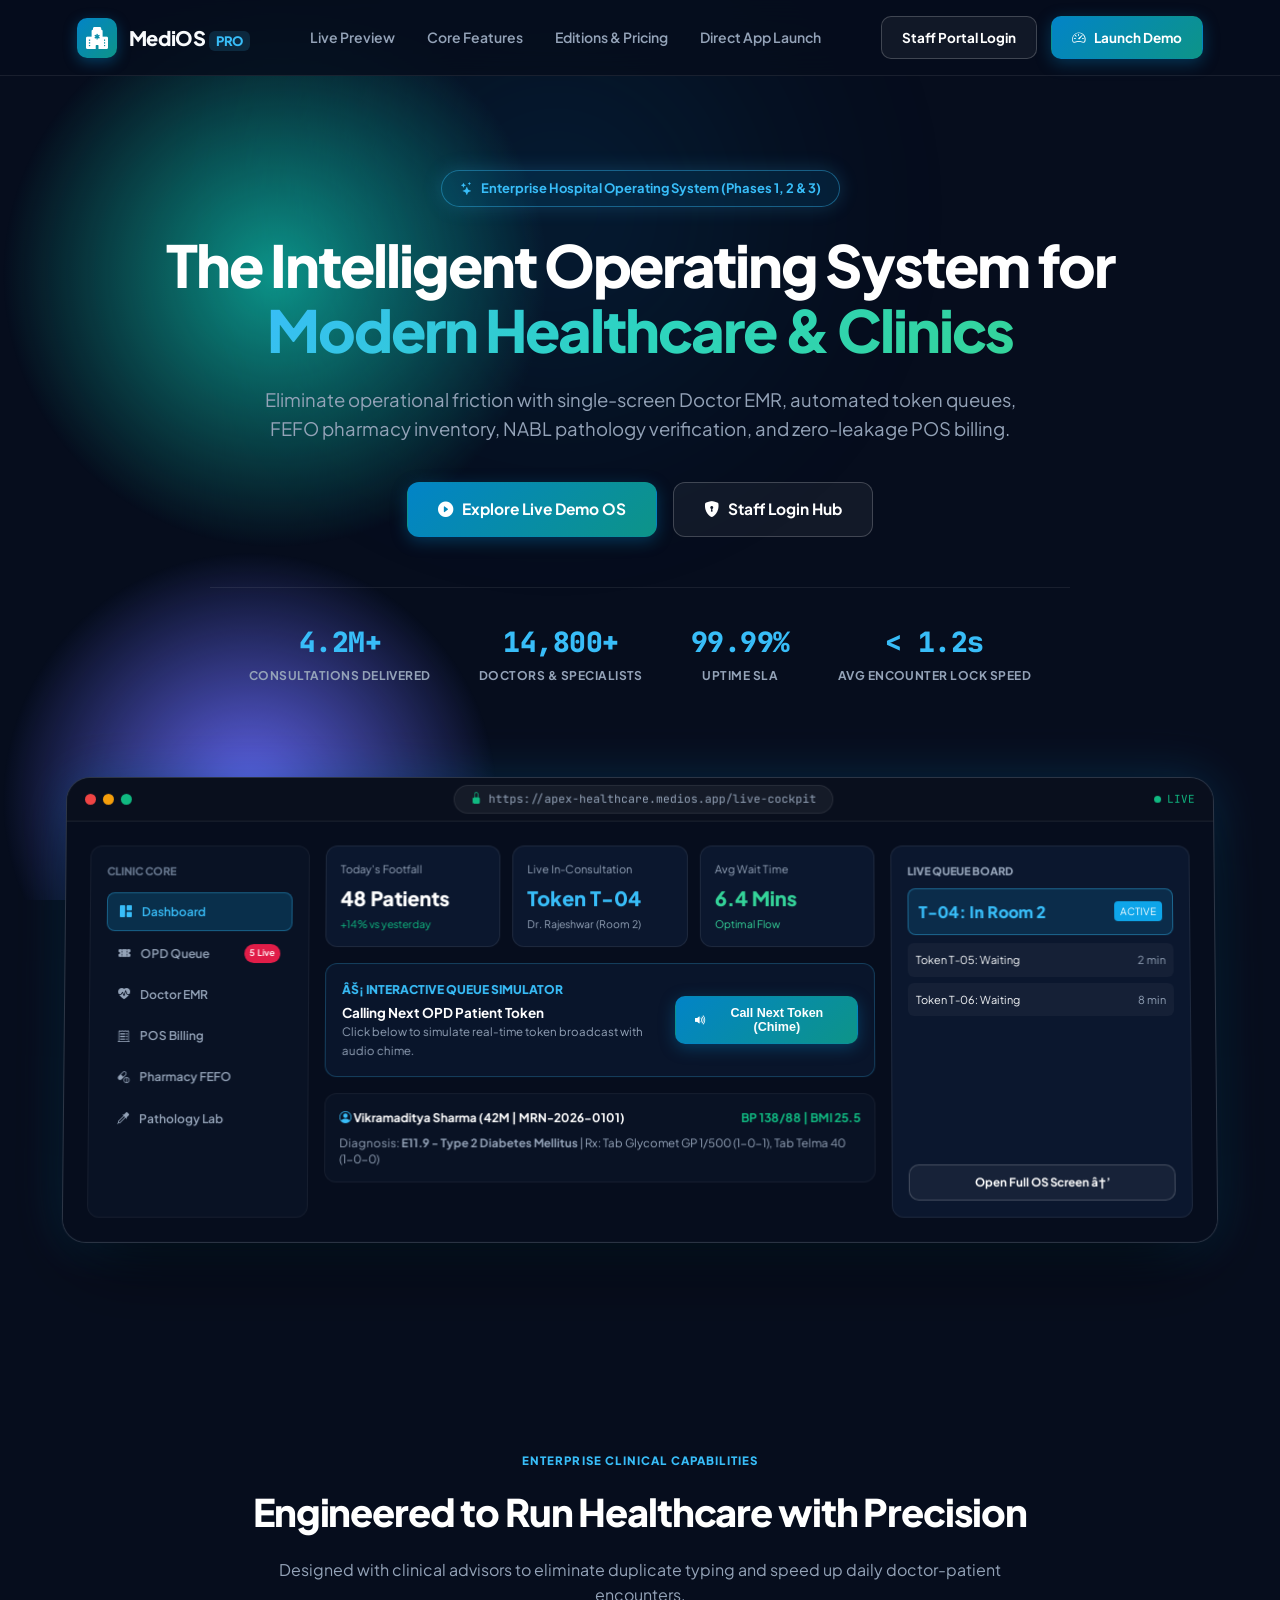
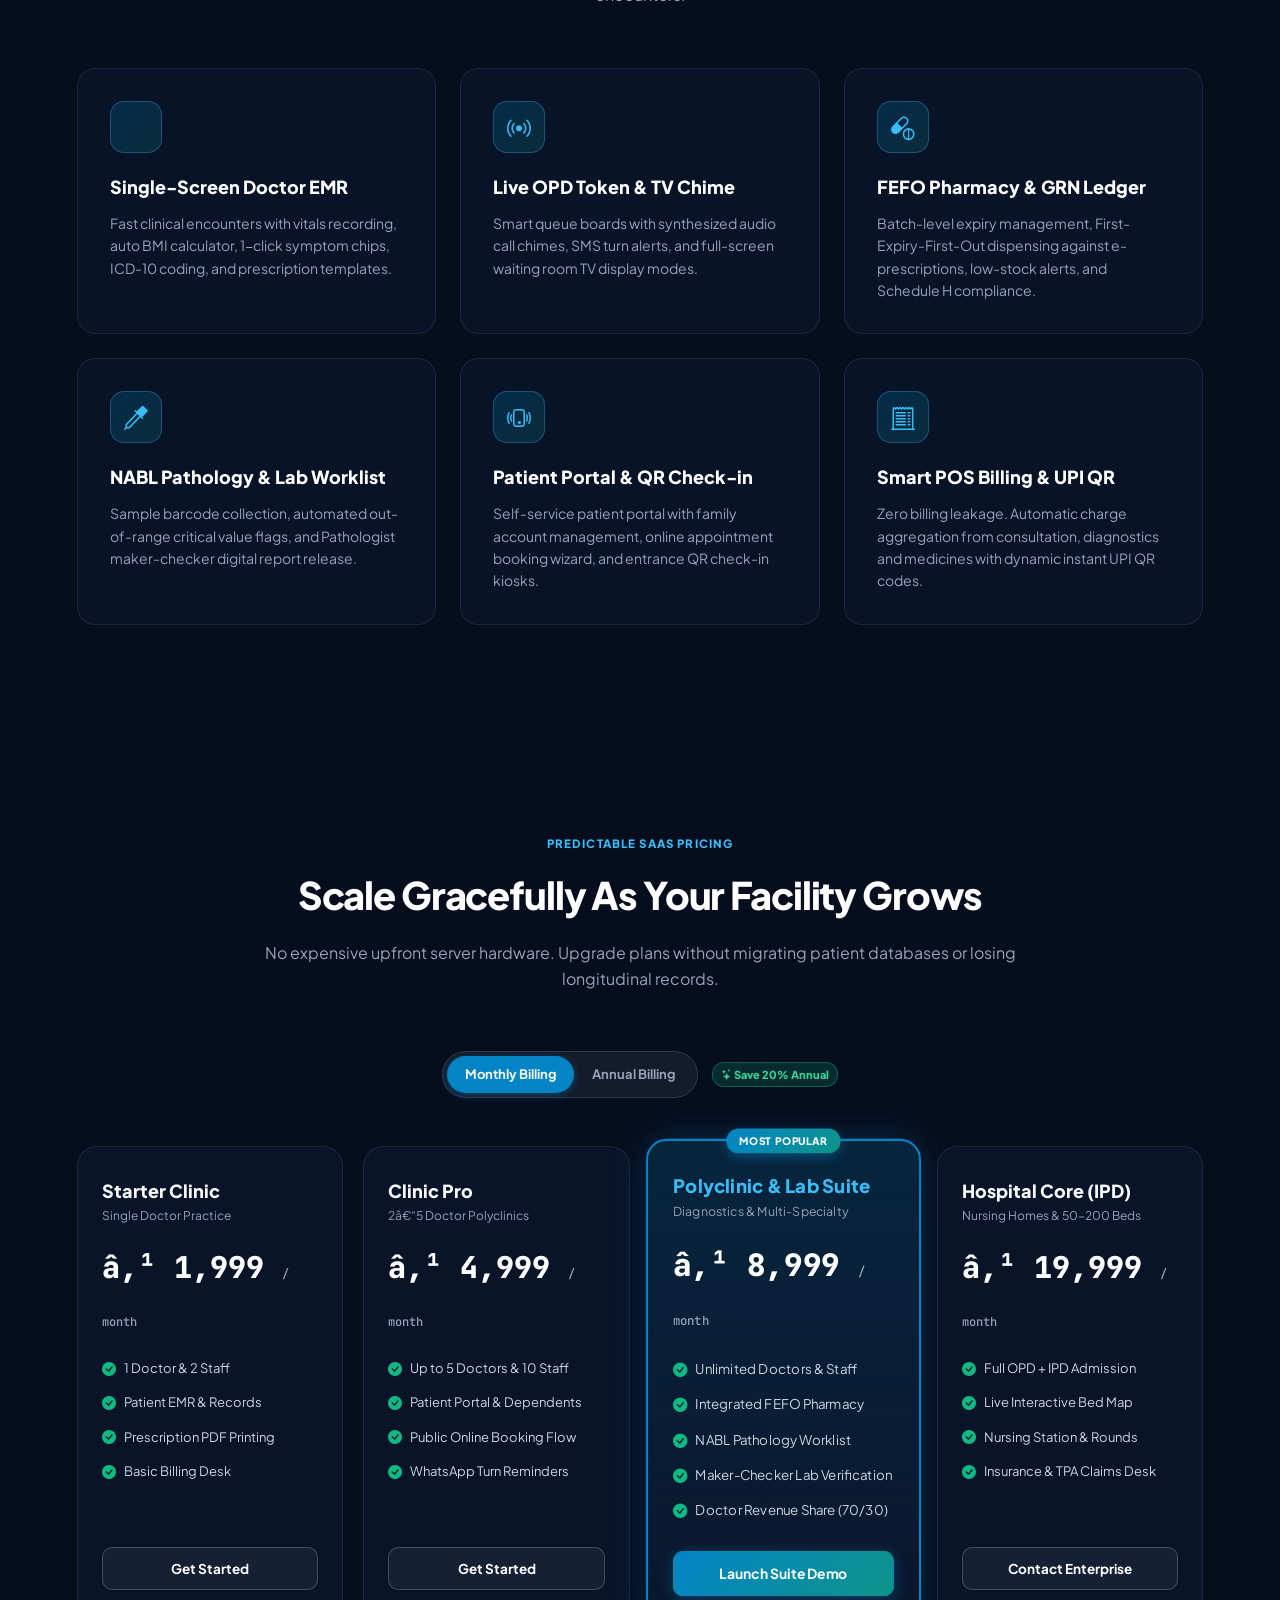
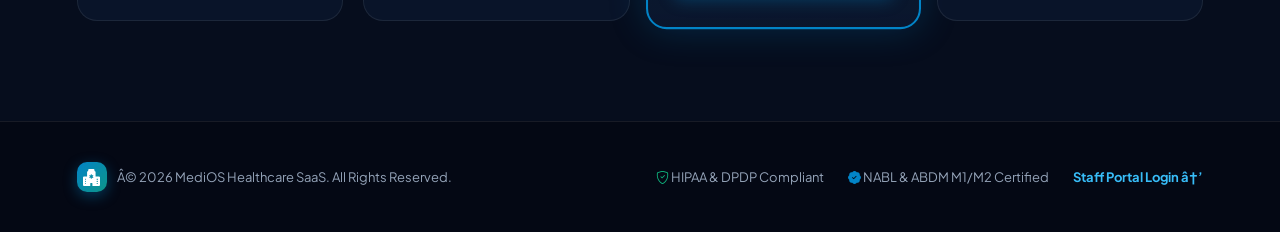
==== commit 05ad5e42: "Fix JS syntax error in app.js and set default home page to landing view" ====
--- a/index.html
+++ b/index.html
@@ -1,1354 +1,1125 @@
-<!DOCTYPE html>
+﻿<!DOCTYPE html>
 <html lang="en">
 <head>
     <meta charset="UTF-8">
     <meta name="viewport" content="width=device-width, initial-scale=1.0">
-    <title>MediOS Pro — Healthcare Management SaaS (Phase 1, 2 & Phase 3 Pharmacy + Lab)</title>
+    <title>MediOS Pro â€” Next-Gen Hospital & Healthcare Operating System</title>
     <!-- Fonts & Icons -->
     <link rel="preconnect" href="https://fonts.googleapis.com">
     <link rel="preconnect" href="https://fonts.gstatic.com" crossorigin>
-    <link href="https://fonts.googleapis.com/css2?family=JetBrains+Mono:wght@400;500;700&family=Plus+Jakarta+Sans:wght@300;400;500;600;700;800&display=swap" rel="stylesheet">
+    <link href="https://fonts.googleapis.com/css2?family=JetBrains+Mono:wght@400;500;700&family=Plus+Jakarta+Sans:wght@300;400;500;600;700;800;900&display=swap" rel="stylesheet">
     <link rel="stylesheet" href="https://cdn.jsdelivr.net/npm/bootstrap-icons@1.11.3/font/bootstrap-icons.min.css">
-    <!-- Main Stylesheet -->
-    <link rel="stylesheet" href="css/style.css">
+    
+    <style>
+        :root {
+            --primary: #0284c7;
+            --primary-light: #38bdf8;
+            --primary-dark: #0369a1;
+            --teal: #0d9488;
+            --teal-light: #2dd4bf;
+            --teal-dark: #0f766e;
+            --emerald: #10b981;
+            --rose: #f43f5e;
+            --navy-950: #040814;
+            --navy-900: #060d1d;
+            --navy-800: #0b1528;
+            --navy-700: #13223f;
+            --slate-800: #1e293b;
+            --slate-700: #334155;
+            --slate-400: #94a3b8;
+            --text-light: #f8fafc;
+            --radius-md: 10px;
+            --radius-lg: 16px;
+            --radius-xl: 24px;
+            --font-sans: 'Plus Jakarta Sans', system-ui, sans-serif;
+            --font-mono: 'JetBrains Mono', monospace;
+        }
+
+        * {
+            box-sizing: border-box;
+            margin: 0;
+            padding: 0;
+        }
+
+        body {
+            font-family: var(--font-sans);
+            background-color: var(--navy-900);
+            color: var(--text-light);
+            line-height: 1.6;
+            overflow-x: hidden;
+            -webkit-font-smoothing: antialiased;
+            position: relative;
+        }
+
+        a { text-decoration: none; color: inherit; }
+
+        /* Background Ambient Glows */
+        .ambient-bg {
+            position: fixed;
+            top: 0;
+            left: 0;
+            width: 100vw;
+            height: 100vh;
+            pointer-events: none;
+            z-index: 0;
+            overflow: hidden;
+        }
+
+        .ambient-glow {
+            position: absolute;
+            border-radius: 50%;
+            filter: blur(100px);
+            opacity: 0.18;
+            animation: floatGlow 16s ease-in-out infinite alternate;
+        }
+
+        .ambient-glow-1 {
+            top: -10%;
+            left: 20%;
+            width: 600px;
+            height: 600px;
+            background: radial-gradient(circle, #0284c7 0%, transparent 70%);
+        }
+
+        .ambient-glow-2 {
+            top: 45%;
+            right: -5%;
+            width: 550px;
+            height: 550px;
+            background: radial-gradient(circle, #0d9488 0%, transparent 70%);
+            animation-delay: -6s;
+        }
+
+        .ambient-glow-3 {
+            bottom: -10%;
+            left: 10%;
+            width: 500px;
+            height: 500px;
+            background: radial-gradient(circle, #6366f1 0%, transparent 70%);
+            animation-delay: -10s;
+        }
+
+        @keyframes floatGlow {
+            0% { transform: translate(0, 0) scale(1); }
+            50% { transform: translate(40px, -30px) scale(1.1); }
+            100% { transform: translate(-30px, 30px) scale(0.95); }
+        }
+
+        /* Navbar */
+        .landing-nav {
+            position: fixed;
+            top: 0;
+            left: 0;
+            right: 0;
+            height: 76px;
+            background: rgba(6, 13, 29, 0.85);
+            backdrop-filter: blur(14px);
+            border-bottom: 1px solid rgba(255, 255, 255, 0.08);
+            z-index: 1000;
+            display: flex;
+            align-items: center;
+            justify-content: space-between;
+            padding: 0 6%;
+            transition: all 0.3s ease;
+        }
+
+        .brand-logo {
+            display: flex;
+            align-items: center;
+            gap: 12px;
+            font-size: 20px;
+            font-weight: 900;
+            letter-spacing: -0.02em;
+        }
+
+        .brand-logo-badge {
+            width: 40px;
+            height: 40px;
+            border-radius: 10px;
+            background: linear-gradient(135deg, #0284c7, #0d9488);
+            display: flex;
+            align-items: center;
+            justify-content: center;
+            color: white;
+            font-size: 22px;
+            box-shadow: 0 4px 14px rgba(2, 132, 199, 0.4);
+            animation: pulseSoft 3s ease-in-out infinite;
+        }
+
+        @keyframes pulseSoft {
+            0%, 100% { transform: scale(1); box-shadow: 0 4px 14px rgba(2, 132, 199, 0.4); }
+            50% { transform: scale(1.05); box-shadow: 0 6px 20px rgba(14, 165, 233, 0.6); }
+        }
+
+        .nav-links {
+            display: flex;
+            align-items: center;
+            gap: 32px;
+            font-size: 14px;
+            font-weight: 600;
+            color: var(--slate-400);
+        }
+
+        .nav-links a {
+            transition: color 0.2s ease;
+            position: relative;
+        }
+
+        .nav-links a:hover {
+            color: white;
+        }
+
+        .nav-links a::after {
+            content: '';
+            position: absolute;
+            bottom: -6px;
+            left: 0;
+            width: 0%;
+            height: 2px;
+            background: #38bdf8;
+            transition: width 0.2s ease;
+        }
+
+        .nav-links a:hover::after {
+            width: 100%;
+        }
+
+        .nav-cta-group {
+            display: flex;
+            align-items: center;
+            gap: 14px;
+        }
+
+        .btn {
+            display: inline-flex;
+            align-items: center;
+            justify-content: center;
+            gap: 8px;
+            padding: 10px 20px;
+            border-radius: var(--radius-md);
+            font-size: 13.5px;
+            font-weight: 700;
+            border: 1px solid transparent;
+            cursor: pointer;
+            transition: all 0.25s cubic-bezier(0.16, 1, 0.3, 1);
+            text-decoration: none;
+            position: relative;
+            overflow: hidden;
+        }
+
+        .btn-outline {
+            background: rgba(255, 255, 255, 0.05);
+            border-color: rgba(255, 255, 255, 0.2);
+            color: white;
+        }
+
+        .btn-outline:hover {
+            background: rgba(255, 255, 255, 0.12);
+            border-color: rgba(56, 189, 248, 0.6);
+            color: #38bdf8;
+            transform: translateY(-2px);
+        }
+
+        .btn-primary {
+            background: linear-gradient(135deg, #0284c7 0%, #0d9488 100%);
+            color: white;
+            box-shadow: 0 4px 16px rgba(2, 132, 199, 0.35);
+        }
+
+        .btn-primary:hover {
+            transform: translateY(-2px) scale(1.02);
+            box-shadow: 0 8px 26px rgba(2, 132, 199, 0.6);
+        }
+
+        .btn-lg {
+            padding: 14px 30px;
+            font-size: 15.5px;
+            border-radius: 12px;
+        }
+
+        /* Hero Section */
+        .hero-section {
+            padding: 170px 5% 90px;
+            text-align: center;
+            position: relative;
+            z-index: 1;
+        }
+
+        .hero-pill-badge {
+            display: inline-flex;
+            align-items: center;
+            gap: 8px;
+            padding: 7px 18px;
+            border-radius: 9999px;
+            background: rgba(2, 132, 199, 0.14);
+            border: 1px solid rgba(56, 189, 248, 0.4);
+            color: #38bdf8;
+            font-size: 13px;
+            font-weight: 700;
+            margin-bottom: 26px;
+            animation: floatSmooth 4s ease-in-out infinite;
+            box-shadow: 0 0 20px rgba(56, 189, 248, 0.2);
+        }
+
+        @keyframes floatSmooth {
+            0%, 100% { transform: translateY(0); }
+            50% { transform: translateY(-6px); }
+        }
+
+        .hero-headline {
+            font-size: 58px;
+            font-weight: 900;
+            line-height: 1.12;
+            letter-spacing: -0.035em;
+            max-width: 980px;
+            margin: 0 auto 22px;
+            color: #ffffff;
+        }
+
+        .hero-headline span {
+            background: linear-gradient(135deg, #38bdf8 0%, #2dd4bf 50%, #34d399 100%);
+            -webkit-background-clip: text;
+            -webkit-text-fill-color: transparent;
+        }
+
+        .hero-subtext {
+            font-size: 18.5px;
+            color: var(--slate-400);
+            max-width: 760px;
+            margin: 0 auto 38px;
+            font-weight: 400;
+            line-height: 1.6;
+        }
+
+        .hero-cta-wrap {
+            display: flex;
+            align-items: center;
+            justify-content: center;
+            gap: 16px;
+            margin-bottom: 50px;
+        }
+
+        .trust-metrics-strip {
+            display: flex;
+            justify-content: center;
+            gap: 48px;
+            padding-top: 32px;
+            border-top: 1px solid rgba(255, 255, 255, 0.08);
+            max-width: 860px;
+            margin: 0 auto;
+        }
+
+        .metric-item {
+            text-align: center;
+        }
+
+        .metric-val {
+            font-size: 28px;
+            font-weight: 900;
+            color: #38bdf8;
+            font-family: var(--font-mono);
+            letter-spacing: -0.02em;
+        }
+
+        .metric-label {
+            font-size: 12px;
+            color: var(--slate-400);
+            text-transform: uppercase;
+            font-weight: 700;
+            letter-spacing: 0.04em;
+            margin-top: 2px;
+        }
+
+        /* Mockup Window Preview */
+        .preview-window-container {
+            max-width: 1180px;
+            margin: 0 auto;
+            border-radius: var(--radius-xl);
+            background: var(--navy-800);
+            border: 1px solid rgba(255, 255, 255, 0.14);
+            box-shadow: 0 30px 80px -20px rgba(0, 0, 0, 0.8), 0 0 50px rgba(2, 132, 199, 0.25);
+            overflow: hidden;
+            position: relative;
+            transform: perspective(1000px) rotateX(1deg);
+            transition: transform 0.4s ease;
+        }
+
+        .preview-window-container:hover {
+            transform: perspective(1000px) rotateX(0deg) translateY(-4px);
+        }
+
+        .mockup-titlebar {
+            height: 44px;
+            background: #090f1d;
+            border-bottom: 1px solid rgba(255, 255, 255, 0.08);
+            display: flex;
+            align-items: center;
+            justify-content: space-between;
+            padding: 0 18px;
+            font-size: 12px;
+            color: var(--slate-400);
+        }
+
+        .traffic-lights {
+            display: flex;
+            gap: 7px;
+        }
+
+        .traffic-dot {
+            width: 11px;
+            height: 11px;
+            border-radius: 50%;
+        }
+
+        .dot-red { background: #ef4444; }
+        .dot-yellow { background: #f59e0b; }
+        .dot-green { background: #10b981; }
+
+        .mockup-address-bar {
+            background: rgba(255, 255, 255, 0.05);
+            border: 1px solid rgba(255, 255, 255, 0.08);
+            padding: 4px 16px;
+            border-radius: 20px;
+            font-family: var(--font-mono);
+            font-size: 11.5px;
+            color: #94a3b8;
+            display: flex;
+            align-items: center;
+            gap: 6px;
+        }
+
+        .mockup-content {
+            padding: 24px;
+            background: #060d1d;
+            display: grid;
+            grid-template-columns: 220px 1fr 300px;
+            gap: 16px;
+            text-align: left;
+            min-height: 420px;
+        }
+
+        .mock-sidebar {
+            background: #091224;
+            border-radius: 12px;
+            padding: 16px;
+            border: 1px solid rgba(255, 255, 255, 0.05);
+        }
+
+        .mock-nav-item {
+            padding: 9px 12px;
+            border-radius: 8px;
+            font-size: 12px;
+            font-weight: 600;
+            color: var(--slate-400);
+            display: flex;
+            align-items: center;
+            gap: 10px;
+            margin-bottom: 4px;
+            transition: all 0.2s ease;
+            cursor: pointer;
+        }
+
+        .mock-nav-item.active {
+            background: rgba(14, 165, 233, 0.2);
+            color: #38bdf8;
+            border: 1px solid rgba(56, 189, 248, 0.35);
+        }
+
+        .mock-main {
+            display: flex;
+            flex-direction: column;
+            gap: 16px;
+        }
+
+        .mock-kpi-row {
+            display: grid;
+            grid-template-columns: repeat(3, 1fr);
+            gap: 12px;
+        }
+
+        .mock-kpi-card {
+            background: #0b172e;
+            border: 1px solid rgba(255, 255, 255, 0.08);
+            border-radius: 12px;
+            padding: 14px;
+            transition: transform 0.2s ease;
+        }
+
+        .mock-kpi-card:hover {
+            transform: translateY(-2px);
+            border-color: rgba(56, 189, 248, 0.4);
+        }
+
+        .mock-right {
+            background: #0b172e;
+            border-radius: 12px;
+            padding: 16px;
+            border: 1px solid rgba(255, 255, 255, 0.08);
+            display: flex;
+            flex-direction: column;
+            justify-content: space-between;
+        }
+
+        /* Features Section */
+        .features-section {
+            padding: 110px 6%;
+            position: relative;
+            z-index: 1;
+        }
+
+        .section-header {
+            text-align: center;
+            max-width: 780px;
+            margin: 0 auto 60px;
+        }
+
+        .section-tag {
+            font-size: 11.5px;
+            font-weight: 800;
+            text-transform: uppercase;
+            letter-spacing: 0.1em;
+            color: #38bdf8;
+            margin-bottom: 12px;
+        }
+
+        .section-title {
+            font-size: 38px;
+            font-weight: 900;
+            letter-spacing: -0.03em;
+            color: white;
+            margin-bottom: 14px;
+        }
+
+        .section-desc {
+            font-size: 16px;
+            color: var(--slate-400);
+        }
+
+        .features-grid {
+            display: grid;
+            grid-template-columns: repeat(3, 1fr);
+            gap: 24px;
+            max-width: 1200px;
+            margin: 0 auto;
+        }
+
+        .feature-box {
+            background: rgba(11, 23, 46, 0.7);
+            border: 1px solid rgba(255, 255, 255, 0.08);
+            border-radius: 18px;
+            padding: 32px;
+            transition: all 0.3s cubic-bezier(0.16, 1, 0.3, 1);
+            backdrop-filter: blur(12px);
+            position: relative;
+            overflow: hidden;
+        }
+
+        .feature-box::before {
+            content: '';
+            position: absolute;
+            top: 0;
+            left: 0;
+            right: 0;
+            height: 2px;
+            background: linear-gradient(90deg, transparent, #0ea5e9, transparent);
+            opacity: 0;
+            transition: opacity 0.3s ease;
+        }
+
+        .feature-box:hover {
+            transform: translateY(-6px);
+            border-color: rgba(56, 189, 248, 0.35);
+            box-shadow: 0 20px 40px -10px rgba(0, 0, 0, 0.5), 0 0 25px rgba(2, 132, 199, 0.15);
+        }
+
+        .feature-box:hover::before {
+            opacity: 1;
+        }
+
+        .feature-icon-wrap {
+            width: 52px;
+            height: 52px;
+            border-radius: 14px;
+            background: linear-gradient(135deg, rgba(2, 132, 199, 0.2), rgba(13, 148, 136, 0.2));
+            border: 1px solid rgba(56, 189, 248, 0.3);
+            display: flex;
+            align-items: center;
+            justify-content: center;
+            font-size: 24px;
+            color: #38bdf8;
+            margin-bottom: 20px;
+        }
+
+        .feature-box h3 {
+            font-size: 18px;
+            font-weight: 800;
+            color: white;
+            margin-bottom: 10px;
+        }
+
+        .feature-box p {
+            font-size: 14px;
+            color: var(--slate-400);
+            line-height: 1.6;
+        }
+
+        /* Pricing Section & Interactive Billing Switch */
+        .pricing-section {
+            padding: 100px 6%;
+            position: relative;
+            z-index: 1;
+        }
+
+        .billing-toggle-wrap {
+            display: flex;
+            align-items: center;
+            justify-content: center;
+            gap: 14px;
+            margin-bottom: 48px;
+        }
+
+        .billing-toggle-btn {
+            background: rgba(255, 255, 255, 0.06);
+            border: 1px solid rgba(255, 255, 255, 0.12);
+            padding: 4px;
+            border-radius: 30px;
+            display: flex;
+            align-items: center;
+            cursor: pointer;
+        }
+
+        .toggle-option {
+            padding: 8px 18px;
+            border-radius: 24px;
+            font-size: 13px;
+            font-weight: 700;
+            color: var(--slate-400);
+            transition: all 0.2s ease;
+        }
+
+        .toggle-option.active {
+            background: #0284c7;
+            color: white;
+            box-shadow: 0 2px 10px rgba(2, 132, 199, 0.4);
+        }
+
+        .save-badge {
+            background: rgba(16, 185, 129, 0.18);
+            border: 1px solid rgba(16, 185, 129, 0.4);
+            color: #34d399;
+            font-size: 11px;
+            font-weight: 800;
+            padding: 3px 8px;
+            border-radius: 12px;
+        }
+
+        .pricing-grid {
+            display: grid;
+            grid-template-columns: repeat(4, 1fr);
+            gap: 20px;
+            max-width: 1280px;
+            margin: 0 auto;
+        }
+
+        .pricing-card {
+            background: rgba(11, 23, 46, 0.8);
+            border: 1px solid rgba(255, 255, 255, 0.08);
+            border-radius: 20px;
+            padding: 30px 24px;
+            display: flex;
+            flex-direction: column;
+            justify-content: space-between;
+            position: relative;
+            transition: all 0.3s cubic-bezier(0.16, 1, 0.3, 1);
+        }
+
+        .pricing-card:hover {
+            transform: translateY(-6px);
+            border-color: rgba(56, 189, 248, 0.4);
+            box-shadow: 0 20px 40px -10px rgba(0, 0, 0, 0.6);
+        }
+
+        .pricing-card.featured {
+            background: linear-gradient(180deg, rgba(14, 165, 233, 0.16) 0%, rgba(11, 23, 46, 0.95) 100%);
+            border: 2px solid #0284c7;
+            box-shadow: 0 0 35px rgba(2, 132, 199, 0.25);
+            transform: scale(1.03);
+        }
+
+        .pricing-card.featured:hover {
+            transform: scale(1.03) translateY(-6px);
+        }
+
+        .price-badge {
+            position: absolute;
+            top: -12px;
+            left: 50%;
+            transform: translateX(-50%);
+            background: linear-gradient(135deg, #0284c7, #0d9488);
+            color: white;
+            font-size: 10px;
+            font-weight: 900;
+            padding: 4px 12px;
+            border-radius: 20px;
+            letter-spacing: 0.06em;
+            box-shadow: 0 4px 10px rgba(2, 132, 199, 0.4);
+        }
+
+        .price-number {
+            font-size: 30px;
+            font-weight: 900;
+            color: white;
+            margin: 18px 0;
+            font-family: var(--font-mono);
+        }
+
+        .feature-check-list {
+            display: flex;
+            flex-direction: column;
+            gap: 12px;
+            margin-bottom: 28px;
+            font-size: 13px;
+            color: #cbd5e1;
+        }
+
+        .feature-check-item {
+            display: flex;
+            align-items: center;
+            gap: 8px;
+        }
+
+        .feature-check-item i {
+            color: #10b981;
+            font-size: 14px;
+        }
+
+        /* Footer */
+        .landing-footer {
+            border-top: 1px solid rgba(255, 255, 255, 0.08);
+            padding: 40px 6%;
+            display: flex;
+            align-items: center;
+            justify-content: space-between;
+            font-size: 13px;
+            color: var(--slate-400);
+            background: #040814;
+            position: relative;
+            z-index: 1;
+        }
+
+        @media (max-width: 1024px) {
+            .hero-headline { font-size: 42px; }
+            .preview-window-container { display: none; }
+            .features-grid { grid-template-columns: repeat(2, 1fr); }
+            .pricing-grid { grid-template-columns: repeat(2, 1fr); gap: 20px; }
+            .pricing-card.featured { transform: none; }
+        }
+
+        @media (max-width: 768px) {
+            .nav-links { display: none; }
+            .features-grid { grid-template-columns: 1fr; }
+            .pricing-grid { grid-template-columns: 1fr; }
+            .landing-footer { flex-direction: column; gap: 16px; text-align: center; }
+            .trust-metrics-strip { flex-direction: column; gap: 18px; }
+        }
+    </style>
 </head>
 <body>
 
-<!-- Ambient Background Glows -->
-<div class="ambient-glow-layer">
-    <div class="ambient-orb ambient-orb-1"></div>
-    <div class="ambient-orb-2"></div>
-    <div class="ambient-orb-3"></div>
-</div>
-
-<!-- Dynamic Confetti Canvas -->
-<canvas id="confetti-canvas"></canvas>
-
-<div class="app-container">
-    <!-- ==========================================================================
-         SIDEBAR NAVIGATION
-         ========================================================================== -->
-    <aside class="app-sidebar">
-        <div class="sidebar-header">
-            <div class="brand-logo-icon">
+    <!-- Ambient Glowing Orbs -->
+    <div class="ambient-bg">
+        <div class="ambient-glow ambient-glow-1"></div>
+        <div class="ambient-glow-2"></div>
+        <div class="ambient-glow-3"></div>
+    </div>
+
+    <!-- Navigation -->
+    <nav class="landing-nav">
+        <div class="brand-logo">
+            <div class="brand-logo-badge">
                 <i class="bi bi-hospital-fill"></i>
             </div>
-            <div class="brand-text">
-                <h1>MediOS <span>PRO</span></h1>
-                <p title="Apex Healthcare & Multispeciality Clinic">Apex Healthcare</p>
-            </div>
-        </div>
-
-        <!-- Tenant Branch Switcher -->
-        <div class="sidebar-tenant-badge" id="roleSwitcherTrigger" title="Click to switch role or view tenant info">
-            <div class="tenant-meta">
-                <span class="label">Facility & Suite</span>
-                <span class="branch-name"><i class="bi bi-geo-alt-fill" style="color: #38bdf8; font-size: 11px;"></i> Main Campus (OPD+Lab)</span>
-            </div>
-            <i class="bi bi-chevron-expand" style="font-size: 13px; color: #94a3b8;"></i>
-        </div>
-
-        <!-- Navigation Items -->
-        <nav class="sidebar-nav">
-            <div class="nav-group-title">Clinic Core (Phase 1)</div>
-
-            <div class="nav-item active" data-view="dashboard">
-                <i class="bi bi-grid-1x2-fill"></i>
-                <span>Dashboard</span>
-            </div>
-
-            <div class="nav-item" data-view="patients">
-                <i class="bi bi-people-fill"></i>
-                <span>Patients & EMR</span>
-                <span class="nav-badge">1.4k</span>
-            </div>
-
-            <div class="nav-item" data-view="appointments">
-                <i class="bi bi-calendar-event-fill"></i>
-                <span>Appointments</span>
-                <span class="nav-badge">5 Today</span>
-            </div>
-
-            <div class="nav-item" data-view="queue">
-                <i class="bi bi-ticket-perforated-fill"></i>
-                <span>Live OPD Queue</span>
-                <span class="nav-badge pulse-red">5 Live</span>
-            </div>
-
-            <div class="nav-item" data-view="emr">
-                <i class="bi bi-heart-pulse-fill"></i>
-                <span>Doctor Cockpit</span>
-                <span class="nav-badge live-green">EMR</span>
-            </div>
-
-            <div class="nav-item" data-view="billing">
-                <i class="bi bi-receipt-cutoff"></i>
-                <span>Billing Desk (POS)</span>
-            </div>
-
-            <div class="nav-group-title">Phase 3: Pharmacy & Lab</div>
-
-            <div class="nav-item" data-view="pharmacy">
-                <i class="bi bi-capsule-pill"></i>
-                <span>Pharmacy & Stock</span>
-                <span class="nav-badge badge-lab">FEFO</span>
-            </div>
-
-            <div class="nav-item" data-view="lab">
-                <i class="bi bi-eyedropper"></i>
-                <span>Pathology & Lab</span>
-                <span class="nav-badge pulse-red">3 Active</span>
-            </div>
-
-            <div class="nav-item" data-view="payouts">
-                <i class="bi bi-calculator-fill"></i>
-                <span>Doctor Revenue Share</span>
-                <span class="nav-badge">70/30</span>
-            </div>
-
-            <div class="nav-group-title">Phase 2: Patient Experience</div>
-
-            <div class="nav-item" data-view="portal">
-                <i class="bi bi-phone-vibrate-fill"></i>
-                <span>Patient Portal</span>
-                <span class="nav-badge badge-pro">PRO</span>
-            </div>
-
-            <div class="nav-item" data-view="online-booking">
-                <i class="bi bi-globe2"></i>
-                <span>Public Booking</span>
-                <span class="nav-badge badge-pro">PRO</span>
-            </div>
-
-            <div class="nav-item" data-view="analytics">
-                <i class="bi bi-graph-up-arrow"></i>
-                <span>Clinic Analytics</span>
-            </div>
-
-            <div class="nav-item" data-view="leaves-waitlist">
-                <i class="bi bi-calendar-x-fill"></i>
-                <span>Leaves & Waitlist</span>
-            </div>
-
-            <div class="nav-item" data-view="feedback">
-                <i class="bi bi-star-fill" style="color: #f59e0b;"></i>
-                <span>NPS & Feedback</span>
-            </div>
-
-            <div class="nav-group-title">SaaS & Governance</div>
-
-            <div class="nav-item" data-view="subscriptions">
-                <i class="bi bi-gem"></i>
-                <span>Plans & Add-ons</span>
-            </div>
-
-            <div class="nav-item" data-view="audit">
-                <i class="bi bi-shield-check"></i>
-                <span>Audit & Security</span>
-            </div>
-
-            <div class="nav-item" data-view="settings">
-                <i class="bi bi-sliders2-vertical"></i>
-                <span>Clinic Settings</span>
-            </div>
-        </nav>
-
-        <!-- Current User Profile in Footer -->
-        <div class="sidebar-footer">
-            <div class="user-profile-card" onclick="document.getElementById('roleSwitcherModal').classList.add('active')">
-                <div class="user-avatar-wrap">
-                    <img src="https://images.unsplash.com/photo-1622253692010-333f2da6031d?w=150&auto=format&fit=crop&q=80" alt="Dr. Rajeshwar">
-                    <div class="status-dot"></div>
+            <span>MediOS <span style="color: #38bdf8; font-size: 13px; font-weight: 800; background: rgba(56, 189, 248, 0.15); padding: 2px 7px; border-radius: 6px;">PRO</span></span>
+        </div>
+
+        <div class="nav-links">
+            <a href="#preview">Live Preview</a>
+            <a href="#features">Core Features</a>
+            <a href="#pricing">Editions & Pricing</a>
+            <a href="dashboard.html">Direct App Launch</a>
+        </div>
+
+        <div class="nav-cta-group">
+            <a href="login.html" class="btn btn-outline">Staff Portal Login</a>
+            <a href="dashboard.html" class="btn btn-primary"><i class="bi bi-speedometer2"></i> Launch Demo</a>
+        </div>
+    </nav>
+
+    <!-- Hero Section -->
+    <section class="hero-section">
+        <div class="hero-pill-badge">
+            <i class="bi bi-stars" style="color: #38bdf8;"></i> Enterprise Hospital Operating System (Phases 1, 2 & 3)
+        </div>
+
+        <h1 class="hero-headline">
+            The Intelligent Operating System for <span>Modern Healthcare & Clinics</span>
+        </h1>
+
+        <p class="hero-subtext">
+            Eliminate operational friction with single-screen Doctor EMR, automated token queues, FEFO pharmacy inventory, NABL pathology verification, and zero-leakage POS billing.
+        </p>
+
+        <div class="hero-cta-wrap">
+            <a href="dashboard.html" class="btn btn-primary btn-lg"><i class="bi bi-play-circle-fill"></i> Explore Live Demo OS</a>
+            <a href="login.html" class="btn btn-outline btn-lg"><i class="bi bi-shield-lock-fill"></i> Staff Login Hub</a>
+        </div>
+
+        <div class="trust-metrics-strip">
+            <div class="metric-item">
+                <div class="metric-val" data-target="4.2">4.2M+</div>
+                <div class="metric-label">Consultations Delivered</div>
+            </div>
+            <div class="metric-item">
+                <div class="metric-val" data-target="14800">14,800+</div>
+                <div class="metric-label">Doctors & Specialists</div>
+            </div>
+            <div class="metric-item">
+                <div class="metric-val" data-target="99.99">99.99%</div>
+                <div class="metric-label">Uptime SLA</div>
+            </div>
+            <div class="metric-item">
+                <div class="metric-val">< 1.2s</div>
+                <div class="metric-label">Avg Encounter Lock Speed</div>
+            </div>
+        </div>
+    </section>
+
+    <!-- Interactive Live Preview Mockup -->
+    <section id="preview" style="padding: 0 5% 100px; position: relative; z-index: 1;">
+        <div class="preview-window-container">
+            <div class="mockup-titlebar">
+                <div class="traffic-lights">
+                    <div class="traffic-dot dot-red"></div>
+                    <div class="traffic-dot dot-yellow"></div>
+                    <div class="traffic-dot dot-green"></div>
                 </div>
-                <div class="user-info">
-                    <div class="user-name">Dr. Rajeshwar S.</div>
-                    <div class="user-role-tag">
-                        <i class="bi bi-shield-check"></i> <span id="currentRoleBadge">Doctor</span>
+                <div class="mockup-address-bar">
+                    <i class="bi bi-lock-fill" style="color: #10b981;"></i> https://apex-healthcare.medios.app/live-cockpit
+                </div>
+                <div style="font-family: var(--font-mono); font-size: 11px; color: #10b981; display: flex; align-items: center; gap: 6px;">
+                    <span style="width: 7px; height: 7px; border-radius: 50%; background: #10b981; display: inline-block;"></span> LIVE
+                </div>
+            </div>
+
+            <div class="mockup-content">
+                <!-- Mock Sidebar -->
+                <div class="mock-sidebar">
+                    <div style="font-size: 11px; font-weight: 800; color: #64748b; text-transform: uppercase; margin-bottom: 12px;">CLINIC CORE</div>
+                    <div class="mock-nav-item active"><i class="bi bi-grid-1x2-fill"></i> Dashboard</div>
+                    <div class="mock-nav-item"><i class="bi bi-ticket-perforated-fill"></i> OPD Queue <span style="margin-left: auto; background: #e11d48; color: white; font-size: 9px; padding: 2px 5px; border-radius: 10px;">5 Live</span></div>
+                    <div class="mock-nav-item"><i class="bi bi-heart-pulse-fill"></i> Doctor EMR</div>
+                    <div class="mock-nav-item"><i class="bi bi-receipt-cutoff"></i> POS Billing</div>
+                    <div class="mock-nav-item"><i class="bi bi-capsule-pill"></i> Pharmacy FEFO</div>
+                    <div class="mock-nav-item"><i class="bi bi-eyedropper"></i> Pathology Lab</div>
+                </div>
+
+                <!-- Mock Main Workspace -->
+                <div class="mock-main">
+                    <div class="mock-kpi-row">
+                        <div class="mock-kpi-card">
+                            <div style="font-size: 11px; color: #94a3b8;">Today's Footfall</div>
+                            <div style="font-size: 20px; font-weight: 800; color: white; margin-top: 4px;" id="heroKpiFootfall">48 Patients</div>
+                            <div style="font-size: 10.5px; color: #10b981; margin-top: 2px;">+14% vs yesterday</div>
+                        </div>
+                        <div class="mock-kpi-card">
+                            <div style="font-size: 11px; color: #94a3b8;">Live In-Consultation</div>
+                            <div style="font-size: 20px; font-weight: 800; color: #38bdf8; margin-top: 4px;">Token <span id="heroActiveTokenNum">T-04</span></div>
+                            <div style="font-size: 10.5px; color: #94a3b8; margin-top: 2px;">Dr. Rajeshwar (Room 2)</div>
+                        </div>
+                        <div class="mock-kpi-card">
+                            <div style="font-size: 11px; color: #94a3b8;">Avg Wait Time</div>
+                            <div style="font-size: 20px; font-weight: 800; color: #34d399; margin-top: 4px;">6.4 Mins</div>
+                            <div style="font-size: 10.5px; color: #34d399; margin-top: 2px;">Optimal Flow</div>
+                        </div>
                     </div>
-                </div>
-            </div>
-        </div>
-    </aside>
-
-    <!-- ==========================================================================
-         MAIN CONTENT AREA
-         ========================================================================== -->
-    <main class="app-main">
-        <!-- Top App Header -->
-        <header class="app-header">
-            <div class="header-left">
-                <div class="page-breadcrumb">
-                    <span class="section-name" id="headerSectionName">Operations Hub</span>
-                    <h2 class="page-title" id="headerPageTitle">Clinical & Operations Dashboard</h2>
-                </div>
-
-                <!-- Global Search -->
-                <div class="header-search">
-                    <i class="bi bi-search search-icon"></i>
-                    <input type="text" id="globalSearchInput" placeholder="Search patient, medicine, lab test, MRN...">
-                    <span class="search-kbd">Ctrl + K</span>
-                </div>
-            </div>
-
-            <div class="header-right">
-                <a href="landing.html" class="header-btn-icon" title="View Public Landing Page">
-                    <i class="bi bi-house-door-fill"></i>
-                </a>
-
-                <div class="clinic-status-chip">
-                    <div class="live-indicator"></div>
-                    <span id="liveTimeClock">09:45 AM | 05 Oct 2026</span>
-                </div>
-
-                <!-- Global Sound FX Toggle -->
-                <button class="header-btn-icon audio-toggle-btn active-sound" id="globalAudioToggleBtn" title="Toggle Tactile Audio & Queue Chimes">
-                    <i class="bi bi-volume-up-fill" id="audioToggleIcon"></i>
-                </button>
-
-                <!-- Role Switcher Trigger -->
-                <button class="role-switcher-btn" onclick="document.getElementById('roleSwitcherModal').classList.add('active')">
-                    <i class="bi bi-person-badge-fill"></i>
-                    <span id="headerUserRoleTag">Doctor Mode</span>
-                    <i class="bi bi-chevron-down" style="font-size: 10px;"></i>
-                </button>
-
-                <!-- TV Board Mode -->
-                <button class="header-btn-icon" id="toggleTvBoardBtn" title="Launch Waiting Room TV Display">
-                    <i class="bi bi-display"></i>
-                </button>
-
-                <!-- QR Check-in Trigger -->
-                <button class="header-btn-icon" onclick="openQrCheckInModal()" title="Simulate QR Self Check-in Kiosk">
-                    <i class="bi bi-qr-code-scan"></i>
-                </button>
-
-                <!-- New Patient Quick Action -->
-                <button class="btn btn-primary btn-sm" onclick="openNewPatientModal()">
-                    <i class="bi bi-person-plus-fill"></i> New Patient
-                </button>
-
-                <!-- Logout / Switch Account -->
-                <a href="login.html" class="header-btn-icon" title="Sign Out / Switch Staff Account" style="color: var(--rose-500);">
-                    <i class="bi bi-box-arrow-right"></i>
-                </a>
-            </div>
-        </header>
-
-        <!-- Viewport for dynamic panels -->
-        <div class="content-viewport">
-
-            <!-- ==================================================================
-                 VIEW 1: DASHBOARD
-                 ================================================================== -->
-            <section class="view-section active" id="view-dashboard">
-                <div class="quick-action-banner">
-                    <div>
-                        <h2>Apex Healthcare & Multispeciality Diagnostic Centre</h2>
-                        <p>Phase 1 + 2 + 3 Suite • Integrated Pharmacy FEFO, Pathology Worklist & Maker-Checker Verification</p>
-                    </div>
-                    <div class="quick-action-buttons">
-                        <button class="btn btn-emerald btn-sm" data-switch-view="pharmacy">
-                            <i class="bi bi-capsule"></i> Pharmacy Dispense
-                        </button>
-                        <button class="btn btn-primary btn-sm" data-switch-view="lab">
-                            <i class="bi bi-eyedropper"></i> Lab Worklist (3)
-                        </button>
-                        <button class="btn btn-teal btn-sm" onclick="quickStartConsultation('PAT-2026-0101')">
-                            <i class="bi bi-stethoscope"></i> Doctor Cockpit
+
+                    <!-- Interactive Queue Simulator Card -->
+                    <div style="background: #09152b; border: 1px solid rgba(56, 189, 248, 0.25); border-radius: 12px; padding: 16px; display: flex; align-items: center; justify-content: space-between;">
+                        <div>
+                            <div style="font-size: 12px; font-weight: 800; color: #38bdf8; text-transform: uppercase;">âš¡ Interactive Queue Simulator</div>
+                            <div style="font-size: 13.5px; font-weight: 700; color: white; margin-top: 2px;">Calling Next OPD Patient Token</div>
+                            <div style="font-size: 11.5px; color: #94a3b8;">Click below to simulate real-time token broadcast with audio chime.</div>
+                        </div>
+                        <button class="btn btn-primary" id="heroSimulateTokenBtn" style="padding: 9px 18px; font-size: 12.5px;">
+                            <i class="bi bi-volume-up-fill"></i> Call Next Token (Chime)
                         </button>
                     </div>
-                </div>
-
-                <div class="kpi-grid">
-                    <div class="kpi-card kpi-blue">
-                        <div class="kpi-info">
-                            <div class="kpi-label">Today's Footfall</div>
-                            <div class="kpi-value">42</div>
-                            <div class="kpi-trend trend-up"><i class="bi bi-arrow-up-right"></i> +18% vs last week</div>
+
+                    <!-- Doctor Quick EMR Snippet -->
+                    <div style="background: #091224; border: 1px solid rgba(255, 255, 255, 0.05); border-radius: 12px; padding: 14px; font-size: 12px;">
+                        <div style="display: flex; justify-content: space-between; margin-bottom: 8px;">
+                            <span style="font-weight: 700; color: white;"><i class="bi bi-person-circle" style="color: #38bdf8;"></i> Vikramaditya Sharma (42M | MRN-2026-0101)</span>
+                            <span style="color: #10b981; font-weight: 700;">BP 138/88 | BMI 25.5</span>
                         </div>
-                        <div class="kpi-icon-wrap"><i class="bi bi-people-fill"></i></div>
-                    </div>
-
-                    <div class="kpi-card kpi-teal">
-                        <div class="kpi-info">
-                            <div class="kpi-label">Pharmacy Dispense</div>
-                            <div class="kpi-value">₹ 24,190</div>
-                            <div class="kpi-trend" style="color: var(--teal-600);"><i class="bi bi-capsule-pill"></i> 38 Prescriptions</div>
-                        </div>
-                        <div class="kpi-icon-wrap"><i class="bi bi-shop"></i></div>
-                    </div>
-
-                    <div class="kpi-card kpi-emerald">
-                        <div class="kpi-info">
-                            <div class="kpi-label">Diagnostic Tests Done</div>
-                            <div class="kpi-value">32 Orders</div>
-                            <div class="kpi-trend trend-up"><i class="bi bi-check2-all"></i> Avg TAT: 2.8 hrs</div>
-                        </div>
-                        <div class="kpi-icon-wrap"><i class="bi bi-eyedropper"></i></div>
-                    </div>
-
-                    <div class="kpi-card kpi-indigo">
-                        <div class="kpi-info">
-                            <div class="kpi-label">Total Revenue Collected</div>
-                            <div class="kpi-value">₹ 54,830</div>
-                            <div class="kpi-trend trend-up"><i class="bi bi-qr-code"></i> UPI: ₹38.4k | Cash: ₹16.4k</div>
-                        </div>
-                        <div class="kpi-icon-wrap"><i class="bi bi-currency-rupee"></i></div>
-                    </div>
-                </div>
-
-                <div class="dashboard-columns">
-                    <div class="card">
-                        <div class="card-header">
-                            <div>
-                                <h3 class="card-title"><i class="bi bi-hospital" style="color: var(--primary-600);"></i> OPD Consulting Doctors & Room Allocation</h3>
-                                <p class="card-subtitle">Real-time doctor roster and waiting queues</p>
-                            </div>
-                            <button class="btn btn-outline btn-sm" data-switch-view="appointments">View Schedule</button>
-                        </div>
-                        <div class="doctor-status-grid" id="dashDoctorStatusGrid"></div>
-                    </div>
-
-                    <div class="card">
-                        <div class="card-header">
-                            <div>
-                                <h3 class="card-title"><i class="bi bi-activity" style="color: var(--emerald-600);"></i> Live Activity & Order Stream</h3>
-                                <p class="card-subtitle">Connected Consultation, Pharmacy & Lab events</p>
-                            </div>
-                            <button class="btn btn-outline btn-sm" data-switch-view="audit">All Logs</button>
-                        </div>
-                        <div id="dashRecentActivityList"></div>
-                    </div>
-                </div>
-            </section>
-
-
-            <!-- ==================================================================
-                 PHASE 3 VIEW 1: PHARMACY & BATCH STOCK LEDGER (M10, PHA-01 - 07)
-                 ================================================================== -->
-            <section class="view-section" id="view-pharmacy">
-                <!-- Pharmacy Metrics -->
-                <div class="queue-summary-bar">
-                    <div class="queue-metric-box">
-                        <div>
-                            <div style="font-size: 11px; font-weight: 700; color: var(--text-muted); text-transform: uppercase;">Total Inventory Value</div>
-                            <div style="font-size: 22px; font-weight: 800; color: var(--text-primary);">₹ 4,82,450</div>
-                        </div>
-                        <i class="bi bi-boxes" style="font-size: 28px; color: var(--primary-600);"></i>
-                    </div>
-
-                    <div class="queue-metric-box">
-                        <div>
-                            <div style="font-size: 11px; font-weight: 700; color: var(--rose-600); text-transform: uppercase;">Near Expiry (Within 30d)</div>
-                            <div style="font-size: 22px; font-weight: 800; color: var(--rose-600);">1 Batch Alert</div>
-                        </div>
-                        <i class="bi bi-exclamation-triangle-fill" style="font-size: 28px; color: var(--rose-500);"></i>
-                    </div>
-
-                    <div class="queue-metric-box">
-                        <div>
-                            <div style="font-size: 11px; font-weight: 700; color: var(--amber-600); text-transform: uppercase;">Low Stock Warning</div>
-                            <div style="font-size: 22px; font-weight: 800; color: var(--amber-600);">1 Medicine (<100)</div>
-                        </div>
-                        <i class="bi bi-battery-charging" style="font-size: 28px; color: var(--amber-500);"></i>
-                    </div>
-
-                    <div class="queue-metric-box">
-                        <div>
-                            <div style="font-size: 11px; font-weight: 700; color: var(--emerald-600); text-transform: uppercase;">Drug License Reg</div>
-                            <div style="font-size: 14px; font-weight: 800; color: var(--emerald-600);">MH-MZ4-2024-88412</div>
-                        </div>
-                        <i class="bi bi-shield-check" style="font-size: 28px; color: var(--emerald-500);"></i>
-                    </div>
-                </div>
-
-                <!-- Main Pharmacy Workspace -->
-                <div class="card">
-                    <div class="card-header">
-                        <div>
-                            <h3 class="card-title"><i class="bi bi-capsule-pill" style="color: var(--teal-600);"></i> Pharmacy Inventory & FEFO Batch Ledger</h3>
-                            <p class="card-subtitle">First-Expiry-First-Out dispensing, Schedule H compliance and supplier purchase orders</p>
-                        </div>
-                        <div style="display: flex; gap: 10px;">
-                            <button class="btn btn-teal" onclick="openPharmacyDispenseModal()">
-                                <i class="bi bi-upc-scan"></i> Dispense Against Rx
-                            </button>
-                            <button class="btn btn-primary" onclick="openNewGrnModal()">
-                                <i class="bi bi-plus-circle"></i> + Add GRN Stock
-                            </button>
-                        </div>
-                    </div>
-
-                    <div class="table-responsive">
-                        <table class="modern-table">
-                            <thead>
-                                <tr>
-                                    <th>Medicine Brand & Generic</th>
-                                    <th>Batch Number</th>
-                                    <th>Expiry Date</th>
-                                    <th>Available Stock</th>
-                                    <th>Purchase / MRP (₹)</th>
-                                    <th>Rack Location</th>
-                                    <th>Schedule & Status</th>
-                                    <th>Actions</th>
-                                </tr>
-                            </thead>
-                            <tbody id="pharmacyBatchesTableBody">
-                                <!-- Populated dynamically -->
-                            </tbody>
-                        </table>
-                    </div>
-                </div>
-            </section>
-
-
-            <!-- ==================================================================
-                 PHASE 3 VIEW 2: PATHOLOGY & LAB WORKLIST (M11, LAB-01 - 07)
-                 ================================================================== -->
-            <section class="view-section" id="view-lab">
-                <!-- Lab Overview Bar -->
-                <div class="queue-summary-bar">
-                    <div class="queue-metric-box">
-                        <div>
-                            <div style="font-size: 11px; font-weight: 700; color: var(--text-muted); text-transform: uppercase;">Total Orders Today</div>
-                            <div style="font-size: 22px; font-weight: 800; color: var(--text-primary);">32 Tests</div>
-                        </div>
-                        <i class="bi bi-eyedropper" style="font-size: 28px; color: var(--primary-600);"></i>
-                    </div>
-
-                    <div class="queue-metric-box">
-                        <div>
-                            <div style="font-size: 11px; font-weight: 700; color: var(--amber-600); text-transform: uppercase;">Pending Pathologist Sign</div>
-                            <div style="font-size: 22px; font-weight: 800; color: var(--amber-600);">1 Ready Review</div>
-                        </div>
-                        <i class="bi bi-person-badge" style="font-size: 28px; color: var(--amber-500);"></i>
-                    </div>
-
-                    <div class="queue-metric-box">
-                        <div>
-                            <div style="font-size: 11px; font-weight: 700; color: var(--emerald-600); text-transform: uppercase;">Reports Released</div>
-                            <div style="font-size: 22px; font-weight: 800; color: var(--emerald-600);">29 Released</div>
-                        </div>
-                        <i class="bi bi-file-earmark-check-fill" style="font-size: 28px; color: var(--emerald-500);"></i>
-                    </div>
-
-                    <div class="queue-metric-box">
-                        <div>
-                            <div style="font-size: 11px; font-weight: 700; color: var(--text-muted); text-transform: uppercase;">Laboratory Director</div>
-                            <div style="font-size: 13.5px; font-weight: 800; color: var(--primary-600);">Dr. Meera Kulkarni</div>
-                            <div style="font-size: 10.5px; color: var(--text-muted);">MD Pathology (MMC-2010)</div>
-                        </div>
-                        <i class="bi bi-award-fill" style="font-size: 28px; color: var(--indigo-500);"></i>
-                    </div>
-                </div>
-
-                <!-- Lab Active Worklist -->
-                <div class="card">
-                    <div class="card-header">
-                        <div>
-                            <h3 class="card-title"><i class="bi bi-clipboard2-pulse-fill" style="color: var(--primary-600);"></i> Pathology & Radiology Active Worklist</h3>
-                            <p class="card-subtitle">Sample Barcode tracking, Result Entry and Maker-Checker Verification Desk</p>
-                        </div>
-                        <button class="btn btn-outline btn-sm" onclick="renderLabWorklist()">
-                            <i class="bi bi-arrow-clockwise"></i> Refresh Worklist
-                        </button>
-                    </div>
-
-                    <div class="table-responsive">
-                        <table class="modern-table">
-                            <thead>
-                                <tr>
-                                    <th>Sample Barcode & Order</th>
-                                    <th>Patient Details</th>
-                                    <th>Test Requested</th>
-                                    <th>Category & Tube Top</th>
-                                    <th>Sample Status</th>
-                                    <th>Verification State</th>
-                                    <th>Actions</th>
-                                </tr>
-                            </thead>
-                            <tbody id="labWorklistTableBody">
-                                <!-- Populated dynamically -->
-                            </tbody>
-                        </table>
-                    </div>
-                </div>
-            </section>
-
-
-            <!-- ==================================================================
-                 PHASE 3 VIEW 3: DOCTOR REVENUE SHARE & PAYOUTS (OPS-01, M28)
-                 ================================================================== -->
-            <section class="view-section" id="view-payouts">
-                <div class="card">
-                    <div class="card-header">
-                        <div>
-                            <h3 class="card-title"><i class="bi bi-calculator-fill" style="color: var(--primary-600);"></i> Visiting Consultant Revenue Share & Payout Statements</h3>
-                            <p class="card-subtitle">Automated split calculation based on agreed percentage rules & TDS deduction</p>
-                        </div>
-                        <button class="btn btn-primary btn-sm" onclick="showToast('Exported Doctor Payout Statement (Excel/PDF)')">
-                            <i class="bi bi-file-earmark-spreadsheet"></i> Export Monthly Payout
-                        </button>
-                    </div>
-
-                    <div class="table-responsive">
-                        <table class="modern-table">
-                            <thead>
-                                <tr>
-                                    <th>Doctor Name & Specialty</th>
-                                    <th>Monthly Consultations</th>
-                                    <th>Gross OPD Revenue (₹)</th>
-                                    <th>Agreed Revenue Share</th>
-                                    <th>Doctor Earnings (₹)</th>
-                                    <th>Hospital Retained (30%)</th>
-                                    <th>Payout Status</th>
-                                </tr>
-                            </thead>
-                            <tbody id="doctorPayoutsTableBody">
-                                <!-- Populated dynamically -->
-                            </tbody>
-                        </table>
-                    </div>
-                </div>
-            </section>
-
-
-            <!-- ==================================================================
-                 PRESERVED VIEWS FROM PHASE 1 & PHASE 2
-                 ================================================================== -->
-            <!-- Patients Directory -->
-            <section class="view-section" id="view-patients">
-                <div class="card">
-                    <div class="patient-header-bar">
-                        <div class="filter-bar">
-                            <div style="position: relative; flex: 1;">
-                                <i class="bi bi-search search-icon" style="position: absolute; left: 12px; top: 10px; color: var(--text-muted);"></i>
-                                <input type="text" id="patientDirectorySearch" class="form-control" style="padding-left: 36px;" placeholder="Search by Patient Name, Phone, MRN or Blood Group...">
-                            </div>
-                        </div>
-                        <button class="btn btn-primary" onclick="openNewPatientModal()">
-                            <i class="bi bi-person-plus-fill"></i> Register New Patient
-                        </button>
-                    </div>
-                    <div class="table-responsive">
-                        <table class="modern-table">
-                            <thead>
-                                <tr>
-                                    <th>Patient Details & MRN</th>
-                                    <th>Age / Gender</th>
-                                    <th>Contact & Email</th>
-                                    <th>Blood Group</th>
-                                    <th>Allergies & Risk Flags</th>
-                                    <th>Last Visit</th>
-                                    <th>Actions</th>
-                                </tr>
-                            </thead>
-                            <tbody id="patientsTableBody"></tbody>
-                        </table>
-                    </div>
-                </div>
-            </section>
-
-            <!-- Appointments -->
-            <section class="view-section" id="view-appointments">
-                <div class="card">
-                    <div class="patient-header-bar">
-                        <div>
-                            <h3 class="card-title"><i class="bi bi-calendar-check" style="color: var(--primary-600);"></i> Today's Appointment Schedule</h3>
-                            <p class="card-subtitle">Confirmed appointments, slot timings and token issuance</p>
-                        </div>
-                        <div style="display: flex; gap: 10px;">
-                            <button class="btn btn-outline" data-switch-view="queue"><i class="bi bi-ticket-perforated"></i> View Queue Board</button>
-                            <button class="btn btn-primary" onclick="openBookAppointmentModal()"><i class="bi bi-calendar-plus"></i> Book New Appointment</button>
-                        </div>
-                    </div>
-                    <div class="table-responsive">
-                        <table class="modern-table">
-                            <thead>
-                                <tr>
-                                    <th>Appt ID</th>
-                                    <th>Patient Name</th>
-                                    <th>Doctor & Specialty</th>
-                                    <th>Time Slot</th>
-                                    <th>Visit Reason</th>
-                                    <th>Status</th>
-                                    <th>Actions</th>
-                                </tr>
-                            </thead>
-                            <tbody id="appointmentsTableBody"></tbody>
-                        </table>
-                    </div>
-                </div>
-            </section>
-
-            <!-- Live OPD Queue -->
-            <section class="view-section" id="view-queue">
-                <div class="queue-summary-bar">
-                    <div class="queue-metric-box">
-                        <div>
-                            <div style="font-size: 11px; font-weight: 700; color: var(--text-muted); text-transform: uppercase;">Total Tokens Today</div>
-                            <div style="font-size: 24px; font-weight: 800; color: var(--text-primary);">42 Issued</div>
-                        </div>
-                        <i class="bi bi-ticket-detailed" style="font-size: 28px; color: var(--primary-600);"></i>
-                    </div>
-                    <div class="queue-metric-box">
-                        <div>
-                            <div style="font-size: 11px; font-weight: 700; color: var(--amber-600); text-transform: uppercase;">Currently In Queue</div>
-                            <div style="font-size: 24px; font-weight: 800; color: var(--amber-600);">5 Waiting</div>
-                        </div>
-                        <i class="bi bi-hourglass-split" style="font-size: 28px; color: var(--amber-500);"></i>
-                    </div>
-                    <div class="queue-metric-box">
-                        <div>
-                            <div style="font-size: 11px; font-weight: 700; color: var(--emerald-600); text-transform: uppercase;">In Consultation</div>
-                            <div style="font-size: 24px; font-weight: 800; color: var(--emerald-600);">2 Inside Rooms</div>
-                        </div>
-                        <i class="bi bi-person-check-fill" style="font-size: 28px; color: var(--emerald-500);"></i>
-                    </div>
-                    <div class="queue-metric-box">
-                        <div>
-                            <div style="font-size: 11px; font-weight: 700; color: var(--text-muted); text-transform: uppercase;">Lobby Display TV</div>
-                            <button class="btn btn-sm btn-primary" onclick="document.getElementById('tvWaitingBoardOverlay').classList.add('active'); renderTVWaitingBoard();" style="margin-top: 4px;">
-                                <i class="bi bi-tv"></i> Launch Fullscreen
-                            </button>
-                        </div>
-                        <i class="bi bi-display" style="font-size: 28px; color: var(--indigo-500);"></i>
-                    </div>
-                </div>
-
-                <div class="card">
-                    <div class="card-header">
-                        <div>
-                            <h3 class="card-title"><i class="bi bi-broadcast" style="color: var(--primary-600);"></i> Live OPD Waiting & Token Call Desk</h3>
-                            <p class="card-subtitle">Call patients with sound chime, update room routing and manage queue flow</p>
-                        </div>
-                    </div>
-                    <div class="table-responsive">
-                        <table class="modern-table">
-                            <thead>
-                                <tr>
-                                    <th>Token No</th>
-                                    <th>Patient Name & Contact</th>
-                                    <th>Doctor & Room</th>
-                                    <th>Arrival Time</th>
-                                    <th>Queue Status</th>
-                                    <th>Vitals Status</th>
-                                    <th>Queue Actions</th>
-                                </tr>
-                            </thead>
-                            <tbody id="queueTableBody"></tbody>
-                        </table>
-                    </div>
-                </div>
-            </section>
-
-            <!-- Doctor EMR Cockpit with Drug Interaction Alerts -->
-            <section class="view-section" id="view-emr">
-                <!-- Drug Allergy Safety Warning Banner (CLN-01) -->
-                <div class="safety-alert-banner" id="emrDrugSafetyBanner" style="display: none;">
-                    <div>
-                        <div class="safety-alert-title"><i class="bi bi-shield-fill-x"></i> CLINICAL SAFETY WARNING: Drug-Allergy Conflict Detected!</div>
-                        <div style="font-size: 12.5px; margin-top: 4px;">Patient has documented <b>Penicillin allergy</b>. Prescribing Amoxicillin / Augmentin has severe risk of Anaphylaxis.</div>
-                    </div>
-                    <button class="btn btn-sm btn-outline" style="background: white; color: #e11d48; border-color: #f43f5e;" onclick="overrideClinicalSafetyAlert()">
-                        Override with Doctor Reason
-                    </button>
-                </div>
-
-                <div class="emr-cockpit">
-                    <!-- Left: Patient Snapshot -->
-                    <div class="emr-patient-panel">
-                        <img id="emrPatientAvatar" class="emr-patient-avatar" src="https://images.unsplash.com/photo-1507003211169-0a1dd7228f2d?w=120&auto=format&fit=crop&q=80" alt="">
-                        <div class="emr-patient-meta">
-                            <h3 id="emrPatientName">Vikramaditya Verma</h3>
-                            <p id="emrPatientMrn">MRN-90142 • ABHA: 91-4821-0042-9901</p>
-                            <p id="emrPatientMeta" style="margin-top: 2px;">48 Yrs / Male • Blood Group: O+</p>
-                        </div>
-
-                        <div style="margin-bottom: 12px;">
-                            <div style="font-size: 11px; font-weight: 700; color: var(--rose-600); text-transform: uppercase; margin-bottom: 4px;">Known Allergies</div>
-                            <div id="emrPatientAllergies">
-                                <span class="allergy-chip">Penicillin</span>
-                                <span class="allergy-chip">Sulfa drugs</span>
-                            </div>
-                        </div>
-
-                        <div style="font-size: 11px; font-weight: 700; color: var(--text-muted); text-transform: uppercase; margin-bottom: 6px;">Patient Vitals</div>
-                        <div class="vitals-grid-compact">
-                            <div class="vital-box">
-                                <div class="vital-name">BP (mmHg)</div>
-                                <input type="text" class="form-control" id="emrVitalsBp" value="138/88" style="padding: 2px 6px; font-size: 12px; font-weight: 700;">
-                            </div>
-                            <div class="vital-box">
-                                <div class="vital-name">Pulse (bpm)</div>
-                                <input type="number" class="form-control" id="emrVitalsPulse" value="78" style="padding: 2px 6px; font-size: 12px; font-weight: 700;">
-                            </div>
-                            <div class="vital-box">
-                                <div class="vital-name">SpO2 (%)</div>
-                                <input type="number" class="form-control" id="emrVitalsSpo2" value="98" style="padding: 2px 6px; font-size: 12px; font-weight: 700;">
-                            </div>
-                            <div class="vital-box">
-                                <div class="vital-name">Temp (°F)</div>
-                                <input type="number" step="0.1" class="form-control" id="emrVitalsTemp" value="98.6" style="padding: 2px 6px; font-size: 12px; font-weight: 700;">
-                            </div>
-                            <div class="vital-box">
-                                <div class="vital-name">Weight (kg)</div>
-                                <input type="number" class="form-control" id="emrVitalsWeight" value="79" style="padding: 2px 6px; font-size: 12px; font-weight: 700;">
-                            </div>
-                            <div class="vital-box">
-                                <div class="vital-name">Height (cm)</div>
-                                <input type="number" class="form-control" id="emrVitalsHeight" value="176" style="padding: 2px 6px; font-size: 12px; font-weight: 700;">
-                            </div>
-                        </div>
-                        <div style="background: var(--bg-main); padding: 8px 10px; border-radius: var(--radius-sm); border: 1px solid var(--border-subtle); display: flex; justify-content: space-between; font-size: 12px;">
-                            <span style="font-weight: 600; color: var(--text-secondary);">Calculated BMI:</span>
-                            <b id="emrVitalsBmi" style="color: var(--primary-600);">25.5 (Overweight)</b>
-                        </div>
-
-                        <button class="btn btn-outline btn-sm" style="width: 100%; margin-top: 14px;" onclick="openPatientHistory('PAT-2026-0101')">
-                            <i class="bi bi-clock-history"></i> Full Medical History
-                        </button>
-                    </div>
-
-                    <!-- Center: Encounter Notes -->
-                    <div class="emr-encounter-studio">
-                        <div class="clinical-section">
-                            <div class="clinical-section-title">
-                                <span><i class="bi bi-chat-left-dots-fill" style="color: var(--primary-600);"></i> Chief Complaints & HPI</span>
-                                <span style="font-size: 11px; color: var(--text-muted);">Quick Symptom Tags</span>
-                            </div>
-                            <textarea id="emrChiefComplaints" class="form-control" rows="3" placeholder="Enter patient complaints..."></textarea>
-                            
-                            <div class="quick-chip-container">
-                                <span class="quick-chip" onclick="addComplaintTag('Fever with chills')">+ Fever with chills</span>
-                                <span class="quick-chip" onclick="addComplaintTag('Dry cough 3 days')">+ Dry cough</span>
-                                <span class="quick-chip" onclick="addComplaintTag('Morning fasting glucose high')">+ High FBS</span>
-                                <span class="quick-chip" onclick="addComplaintTag('Occipital headache')">+ Headache</span>
-                            </div>
-                        </div>
-
-                        <div class="clinical-section">
-                            <div class="clinical-section-title">
-                                <span><i class="bi bi-diagram-3-fill" style="color: var(--teal-600);"></i> ICD-10 Diagnosis</span>
-                            </div>
-                            <select id="emrDiagnosisSelect" class="form-control">
-                                <option value="E11.9 - Type 2 Diabetes Mellitus with Essential Hypertension (I10)">E11.9 - Type 2 Diabetes Mellitus with Essential Hypertension (I10)</option>
-                                <option value="J06.9 - Acute Upper Respiratory Infection (URTI)">J06.9 - Acute Upper Respiratory Infection (URTI)</option>
-                                <option value="I10 - Essential (Primary) Hypertension">I10 - Essential (Primary) Hypertension</option>
-                            </select>
-                        </div>
-
-                        <div class="clinical-section">
-                            <div class="clinical-section-title">
-                                <span><i class="bi bi-eyedropper" style="color: var(--indigo-600);"></i> Diagnostic Pathology & Lab Orders (M11)</span>
-                                <span style="font-size: 11px; color: var(--emerald-600); font-weight: 700;">Auto-routes to Lab Worklist</span>
-                            </div>
-                            <div class="form-row" id="emrLabOrdersGrid"></div>
-                        </div>
-
-                        <div class="clinical-section">
-                            <div class="clinical-section-title">
-                                <span><i class="bi bi-card-text" style="color: var(--emerald-600);"></i> Clinical Advice & Instructions</span>
-                            </div>
-                            <textarea id="emrClinicalAdvice" class="form-control" rows="2" placeholder="Lifestyle advice, diet restrictions..."></textarea>
-                        </div>
-                    </div>
-
-                    <!-- Right: Active Prescription Studio -->
-                    <div class="emr-rx-panel">
-                        <div class="card-header" style="margin-bottom: 10px;">
-                            <h4 style="font-size: 14px; font-weight: 800; color: var(--text-primary);">
-                                <i class="bi bi-prescription2" style="color: #0d9488;"></i> Active Prescription (℞)
-                            </h4>
-                            <button class="btn btn-sm btn-primary" onclick="openAddMedicineModal()"><i class="bi bi-plus"></i> Add Med</button>
-                        </div>
-
-                        <div style="margin-bottom: 12px;">
-                            <div style="font-size: 10.5px; font-weight: 700; color: var(--text-muted); text-transform: uppercase; margin-bottom: 4px;">Clinical Prescribing Templates</div>
-                            <div style="display: flex; flex-direction: column; gap: 4px;">
-                                <button class="btn btn-sm btn-outline" style="text-align: left; justify-content: flex-start; font-size: 11px; padding: 4px 8px;" onclick="applyRxTemplate(0)">
-                                    <i class="bi bi-lightning-charge-fill" style="color: var(--amber-500);"></i> Type-2 DM + HTN Set
-                                </button>
-                                <button class="btn btn-sm btn-outline" style="text-align: left; justify-content: flex-start; font-size: 11px; padding: 4px 8px;" onclick="applyRxTemplate(1)">
-                                    <i class="bi bi-lightning-charge-fill" style="color: var(--amber-500);"></i> Acute Flu / URTI Protocol
-                                </button>
-                            </div>
-                        </div>
-
-                        <div id="emrRxItemsList" class="rx-items-list"></div>
-
-                        <div style="margin-top: 16px; border-top: 1px solid var(--border-subtle); padding-top: 14px;">
-                            <button class="btn btn-teal" style="width: 100%; font-size: 13.5px; padding: 11px;" onclick="lockAndSignPrescription()">
-                                <i class="bi bi-lock-fill"></i> Lock & Sign Prescription
-                            </button>
-                            <button class="btn btn-outline btn-sm" style="width: 100%; margin-top: 6px;" data-switch-view="pharmacy">
-                                <i class="bi bi-capsule"></i> Send to Pharmacy Counter
-                            </button>
+                        <div style="color: #94a3b8; font-size: 11.5px; line-height: 1.4;">
+                            Diagnosis: <strong>E11.9 - Type 2 Diabetes Mellitus</strong> | Rx: Tab Glycomet GP 1/500 (1-0-1), Tab Telma 40 (1-0-0)
                         </div>
                     </div>
                 </div>
-            </section>
-
-            <!-- Billing POS Desk -->
-            <section class="view-section" id="view-billing">
-                <div class="billing-pos-container">
-                    <div class="card">
-                        <div class="card-header">
-                            <div>
-                                <h3 class="card-title"><i class="bi bi-receipt" style="color: var(--primary-600);"></i> Patient Encounter Billing Desk</h3>
-                                <p class="card-subtitle">Consultation, Diagnostic Orders and Pharmacy Dispensing</p>
-                            </div>
-                            <span class="badge badge-blue">Encounter: #ENC-2026-0312</span>
+
+                <!-- Mock Right Panel -->
+                <div class="mock-right">
+                    <div>
+                        <div style="font-size: 11px; font-weight: 800; color: #94a3b8; text-transform: uppercase; margin-bottom: 8px;">Live Queue Board</div>
+                        <div style="background: rgba(14, 165, 233, 0.15); border: 1px solid rgba(56, 189, 248, 0.4); padding: 10px; border-radius: 8px; margin-bottom: 8px; display: flex; justify-content: space-between; align-items: center;">
+                            <span style="font-weight: 800; color: #38bdf8;" id="heroBoardCurrentToken">T-04: In Room 2</span>
+                            <span style="font-size: 10px; background: #0ea5e9; color: white; padding: 2px 6px; border-radius: 4px;">ACTIVE</span>
                         </div>
-                        <div style="background: var(--bg-main); padding: 12px 16px; border-radius: var(--radius-md); border: 1px solid var(--border-subtle); margin-bottom: 16px; display: flex; justify-content: space-between; align-items: center;">
-                            <div>
-                                <div style="font-weight: 700; font-size: 14px;">Vikramaditya Verma <span style="color: var(--text-muted); font-size: 12px;">(MRN-90142)</span></div>
-                                <div style="font-size: 12px; color: var(--text-secondary);">Attending: Dr. Rajeshwar Sharma • Dept: General Medicine</div>
-                            </div>
-                            <span class="badge badge-green">Consultation Completed</span>
+                        <div style="background: rgba(255, 255, 255, 0.04); padding: 8px; border-radius: 6px; margin-bottom: 6px; display: flex; justify-content: space-between; font-size: 11px;" id="heroNextQueue1">
+                            <span>Token T-05: Waiting</span>
+                            <span style="color: #94a3b8;">2 min</span>
                         </div>
-                        <div class="table-responsive">
-                            <table class="modern-table">
-                                <thead>
-                                    <tr>
-                                        <th>Service / Item Description</th>
-                                        <th>Qty</th>
-                                        <th>Rate</th>
-                                        <th>Total</th>
-                                        <th></th>
-                                    </tr>
-                                </thead>
-                                <tbody id="billingLineItemsTable"></tbody>
-                            </table>
+                        <div style="background: rgba(255, 255, 255, 0.04); padding: 8px; border-radius: 6px; display: flex; justify-content: space-between; font-size: 11px;" id="heroNextQueue2">
+                            <span>Token T-06: Waiting</span>
+                            <span style="color: #94a3b8;">8 min</span>
                         </div>
                     </div>
-
-                    <div class="billing-summary-card">
-                        <h4 style="font-size: 15px; font-weight: 800; color: var(--text-primary); margin-bottom: 14px;">
-                            <i class="bi bi-wallet2" style="color: var(--emerald-600);"></i> Payment Settlement
-                        </h4>
-                        <div style="display: flex; justify-content: space-between; margin-bottom: 8px; font-size: 13px;">
-                            <span style="color: var(--text-secondary);">Subtotal:</span>
-                            <b id="billSubtotalDisplay">₹ 2,230</b>
-                        </div>
-                        <div class="total-due-box">
-                            <div class="label">Net Total Payable</div>
-                            <div class="amount" id="billBigTotalDisplay">₹ 2,230</div>
-                        </div>
-                        <div class="payment-mode-selector">
-                            <div class="pay-mode-btn active" data-mode="UPI" onclick="setPaymentMode('UPI')"><i class="bi bi-qr-code"></i> UPI / QR</div>
-                            <div class="pay-mode-btn" data-mode="Cash" onclick="setPaymentMode('Cash')"><i class="bi bi-cash-stack"></i> Cash</div>
-                            <div class="pay-mode-btn" data-mode="Card" onclick="setPaymentMode('Card')"><i class="bi bi-credit-card"></i> Card</div>
-                            <div class="pay-mode-btn" data-mode="TPA" onclick="setPaymentMode('TPA')"><i class="bi bi-shield-plus"></i> Insurance</div>
-                        </div>
-                        <div id="billingUpiQrContainer" style="text-align: center; background: var(--bg-main); padding: 14px; border-radius: var(--radius-md); border: 1px dashed var(--border-medium); margin-bottom: 16px;">
-                            <div style="width: 120px; height: 120px; margin: 0 auto 8px; background: white; padding: 6px; border-radius: 6px; border: 1px solid #cbd5e1;">
-                                <img src="https://api.qrserver.com/v1/create-qr-code/?size=110x110&data=upi://pay?pa=apexclinic@icici&pn=Apex%20Healthcare&am=2230" alt="UPI QR" style="width: 100%; height: 100%;">
-                            </div>
-                        </div>
-                        <button class="btn btn-emerald btn-lg" style="width: 100%; font-weight: 800;" onclick="processPaymentAndReceipt()">
-                            <i class="bi bi-check-circle-fill"></i> Collect & Print Tax Invoice
-                        </button>
+                    <a href="dashboard.html" class="btn btn-outline" style="width: 100%; font-size: 11.5px; padding: 8px;">
+                        Open Full OS Screen â†’
+                    </a>
+                </div>
+            </div>
+        </div>
+    </section>
+
+    <!-- Core Features Grid -->
+    <section class="features-section" id="features">
+        <div class="section-header">
+            <div class="section-tag">Enterprise Clinical Capabilities</div>
+            <h2 class="section-title">Engineered to Run Healthcare with Precision</h2>
+            <p class="section-desc">Designed with clinical advisors to eliminate duplicate typing and speed up daily doctor-patient encounters.</p>
+        </div>
+
+        <div class="features-grid">
+            <div class="feature-box">
+                <div class="feature-icon-wrap"><i class="bi bi-stethoscope"></i></div>
+                <h3>Single-Screen Doctor EMR</h3>
+                <p>Fast clinical encounters with vitals recording, auto BMI calculator, 1-click symptom chips, ICD-10 coding, and prescription templates.</p>
+            </div>
+
+            <div class="feature-box">
+                <div class="feature-icon-wrap"><i class="bi bi-broadcast"></i></div>
+                <h3>Live OPD Token & TV Chime</h3>
+                <p>Smart queue boards with synthesized audio call chimes, SMS turn alerts, and full-screen waiting room TV display modes.</p>
+            </div>
+
+            <div class="feature-box">
+                <div class="feature-icon-wrap"><i class="bi bi-capsule-pill"></i></div>
+                <h3>FEFO Pharmacy & GRN Ledger</h3>
+                <p>Batch-level expiry management, First-Expiry-First-Out dispensing against e-prescriptions, low-stock alerts, and Schedule H compliance.</p>
+            </div>
+
+            <div class="feature-box">
+                <div class="feature-icon-wrap"><i class="bi bi-eyedropper"></i></div>
+                <h3>NABL Pathology & Lab Worklist</h3>
+                <p>Sample barcode collection, automated out-of-range critical value flags, and Pathologist maker-checker digital report release.</p>
+            </div>
+
+            <div class="feature-box">
+                <div class="feature-icon-wrap"><i class="bi bi-phone-vibrate"></i></div>
+                <h3>Patient Portal & QR Check-in</h3>
+                <p>Self-service patient portal with family account management, online appointment booking wizard, and entrance QR check-in kiosks.</p>
+            </div>
+
+            <div class="feature-box">
+                <div class="feature-icon-wrap"><i class="bi bi-receipt-cutoff"></i></div>
+                <h3>Smart POS Billing & UPI QR</h3>
+                <p>Zero billing leakage. Automatic charge aggregation from consultation, diagnostics and medicines with dynamic instant UPI QR codes.</p>
+            </div>
+        </div>
+    </section>
+
+    <!-- Pricing Editions with Interactive Toggle -->
+    <section class="pricing-section" id="pricing">
+        <div class="section-header">
+            <div class="section-tag">Predictable SaaS Pricing</div>
+            <h2 class="section-title">Scale Gracefully As Your Facility Grows</h2>
+            <p class="section-desc">No expensive upfront server hardware. Upgrade plans without migrating patient databases or losing longitudinal records.</p>
+        </div>
+
+        <!-- Monthly / Annual Toggle -->
+        <div class="billing-toggle-wrap">
+            <div class="billing-toggle-btn" id="billingToggleSwitch">
+                <div class="toggle-option active" id="optMonthly">Monthly Billing</div>
+                <div class="toggle-option" id="optAnnual">Annual Billing</div>
+            </div>
+            <span class="save-badge"><i class="bi bi-stars"></i> Save 20% Annual</span>
+        </div>
+
+        <div class="pricing-grid">
+            <div class="pricing-card">
+                <div>
+                    <h3 style="font-size: 18px; font-weight: 800;">Starter Clinic</h3>
+                    <p style="font-size: 12px; color: var(--slate-400);">Single Doctor Practice</p>
+                    <div class="price-number" id="priceStarter">â‚¹ 1,999 <span style="font-size: 12px; font-weight: 500; color: var(--slate-400);">/ month</span></div>
+                    <div class="feature-check-list">
+                        <div class="feature-check-item"><i class="bi bi-check-circle-fill"></i> 1 Doctor & 2 Staff</div>
+                        <div class="feature-check-item"><i class="bi bi-check-circle-fill"></i> Patient EMR & Records</div>
+                        <div class="feature-check-item"><i class="bi bi-check-circle-fill"></i> Prescription PDF Printing</div>
+                        <div class="feature-check-item"><i class="bi bi-check-circle-fill"></i> Basic Billing Desk</div>
                     </div>
                 </div>
-            </section>
-
-            <!-- Patient Portal -->
-            <section class="view-section" id="view-portal">
-                <div class="portal-grid-layout">
-                    <div class="portal-profile-card">
-                        <img src="https://images.unsplash.com/photo-1507003211169-0a1dd7228f2d?w=150&auto=format&fit=crop&q=80" alt="">
-                        <h3 style="font-size: 18px; font-weight: 800;">Vikramaditya Verma</h3>
-                        <p style="font-size: 12px; color: var(--text-muted);">MRN-90142 • ABHA: 91-4821-0042-9901</p>
-                        <div class="portal-family-list">
-                            <div style="font-size: 11px; font-weight: 700; color: var(--text-muted); text-transform: uppercase; margin-bottom: 8px;">Family Accounts</div>
-                            <div class="family-chip-item">
-                                <div><b>Sunita Verma</b> (Spouse)</div>
-                                <span class="badge badge-green">Linked</span>
-                            </div>
-                        </div>
-                    </div>
-                    <div>
-                        <div class="card" style="margin-bottom: 20px;">
-                            <div class="card-header"><h3 class="card-title">My Digital Prescriptions & Lab Reports</h3></div>
-                            <div class="portal-record-card">
-                                <div><b>Prescription #RX-2026-0914</b> (Dr. Rajeshwar Sharma)</div>
-                                <button class="btn btn-teal btn-sm" onclick="lockAndSignPrescription()"><i class="bi bi-download"></i> Download Rx</button>
-                            </div>
-                            <div class="portal-record-card">
-                                <div><b>Diagnostic Lab Report: HbA1c & Fasting Glucose</b></div>
-                                <button class="btn btn-primary btn-sm" onclick="openOfficialLabReportModal('LAB-ORD-9941')"><i class="bi bi-file-text"></i> View Lab PDF</button>
-                            </div>
-                        </div>
+                <a href="login.html" class="btn btn-outline" style="width: 100%;">Get Started</a>
+            </div>
+
+            <div class="pricing-card">
+                <div>
+                    <h3 style="font-size: 18px; font-weight: 800;">Clinic Pro</h3>
+                    <p style="font-size: 12px; color: var(--slate-400);">2â€“5 Doctor Polyclinics</p>
+                    <div class="price-number" id="pricePro">â‚¹ 4,999 <span style="font-size: 12px; font-weight: 500; color: var(--slate-400);">/ month</span></div>
+                    <div class="feature-check-list">
+                        <div class="feature-check-item"><i class="bi bi-check-circle-fill"></i> Up to 5 Doctors & 10 Staff</div>
+                        <div class="feature-check-item"><i class="bi bi-check-circle-fill"></i> Patient Portal & Dependents</div>
+                        <div class="feature-check-item"><i class="bi bi-check-circle-fill"></i> Public Online Booking Flow</div>
+                        <div class="feature-check-item"><i class="bi bi-check-circle-fill"></i> WhatsApp Turn Reminders</div>
                     </div>
                 </div>
-            </section>
-
-            <!-- Public Booking Flow -->
-            <section class="view-section" id="view-online-booking">
-                <div class="public-booking-container">
-                    <div class="booking-header-banner">
-                        <div>
-                            <span style="font-size: 11px; font-weight: 700; text-transform: uppercase; background: rgba(255,255,255,0.2); padding: 3px 8px; border-radius: 4px;">Public Booking Portal</span>
-                            <h2 style="font-size: 22px; font-weight: 800; margin-top: 4px;">Apex Healthcare & Multispeciality Clinic</h2>
-                        </div>
-                        <i class="bi bi-calendar2-check-fill" style="font-size: 28px;"></i>
-                    </div>
-                    <div style="padding: 28px;">
-                        <h4 style="font-size: 15px; font-weight: 800; margin-bottom: 12px;">1. Select Consulting Doctor</h4>
-                        <select class="form-control" id="onlineBookingDoctorSelect" style="margin-bottom: 16px;">
-                            <option value="DOC-01">Dr. Rajeshwar Sharma (General Medicine - Fee: ₹800)</option>
-                            <option value="DOC-02">Dr. Ananya Nair (Cardiology - Fee: ₹1,200)</option>
-                        </select>
-                        <h4 style="font-size: 15px; font-weight: 800; margin-bottom: 12px;">2. Choose Time Slot</h4>
-                        <div class="slot-grid-picker">
-                            <div class="slot-pill-btn active"><i class="bi bi-clock"></i> 10:30 AM</div>
-                            <div class="slot-pill-btn"><i class="bi bi-clock"></i> 11:00 AM</div>
-                            <div class="slot-pill-btn"><i class="bi bi-clock"></i> 11:30 AM</div>
-                        </div>
-                        <div class="form-row" style="margin-top: 16px;">
-                            <div class="form-group"><label class="form-label">Full Name</label><input type="text" id="onlineBookingPatientName" class="form-control" value="Sunita Verma"></div>
-                            <div class="form-group"><label class="form-label">WhatsApp Number</label><input type="text" id="onlineBookingPatientPhone" class="form-control" value="+91 98210 44522"></div>
-                        </div>
-                        <button class="btn btn-primary btn-lg" style="width: 100%; margin-top: 10px;" onclick="submitOnlinePublicBooking()">
-                            <i class="bi bi-calendar-check-fill"></i> Confirm & Generate Instant Token
-                        </button>
+                <a href="login.html" class="btn btn-outline" style="width: 100%;">Get Started</a>
+            </div>
+
+            <div class="pricing-card featured">
+                <div class="price-badge">MOST POPULAR</div>
+                <div>
+                    <h3 style="font-size: 18px; font-weight: 800; color: #38bdf8;">Polyclinic & Lab Suite</h3>
+                    <p style="font-size: 12px; color: var(--slate-400);">Diagnostics & Multi-Specialty</p>
+                    <div class="price-number" id="priceSuite">â‚¹ 8,999 <span style="font-size: 12px; font-weight: 500; color: var(--slate-400);">/ month</span></div>
+                    <div class="feature-check-list">
+                        <div class="feature-check-item"><i class="bi bi-check-circle-fill"></i> Unlimited Doctors & Staff</div>
+                        <div class="feature-check-item"><i class="bi bi-check-circle-fill"></i> Integrated FEFO Pharmacy</div>
+                        <div class="feature-check-item"><i class="bi bi-check-circle-fill"></i> NABL Pathology Worklist</div>
+                        <div class="feature-check-item"><i class="bi bi-check-circle-fill"></i> Maker-Checker Lab Verification</div>
+                        <div class="feature-check-item"><i class="bi bi-check-circle-fill"></i> Doctor Revenue Share (70/30)</div>
                     </div>
                 </div>
-            </section>
-
-            <!-- Analytics -->
-            <section class="view-section" id="view-analytics">
-                <div class="analytics-chart-card">
-                    <div class="card-header"><h3 class="card-title">6-Month Revenue Growth Breakdown (₹)</h3></div>
-                    <div class="css-bar-chart">
-                        <div class="bar-col"><span style="font-size: 10px; font-weight: 700;">5.9L</span><div class="bar-fill" style="height: 55%;"></div><span class="bar-label">May</span></div>
-                        <div class="bar-col"><span style="font-size: 10px; font-weight: 700;">6.7L</span><div class="bar-fill" style="height: 62%;"></div><span class="bar-label">Jun</span></div>
-                        <div class="bar-col"><span style="font-size: 10px; font-weight: 700;">7.4L</span><div class="bar-fill" style="height: 70%;"></div><span class="bar-label">Jul</span></div>
-                        <div class="bar-col"><span style="font-size: 10px; font-weight: 700;">8.3L</span><div class="bar-fill" style="height: 78%;"></div><span class="bar-label">Aug</span></div>
-                        <div class="bar-col"><span style="font-size: 10px; font-weight: 700;">9.5L</span><div class="bar-fill" style="height: 90%;"></div><span class="bar-label">Sep</span></div>
-                        <div class="bar-col"><span style="font-size: 10px; font-weight: 700; color: var(--emerald-600);">10.6L</span><div class="bar-fill" style="height: 100%; background: linear-gradient(180deg, #10b981, #0d9488);"></div><span class="bar-label" style="color: var(--emerald-600);">Oct (Est)</span></div>
+                <a href="dashboard.html" class="btn btn-primary" style="width: 100%;">Launch Suite Demo</a>
+            </div>
+
+            <div class="pricing-card">
+                <div>
+                    <h3 style="font-size: 18px; font-weight: 800;">Hospital Core (IPD)</h3>
+                    <p style="font-size: 12px; color: var(--slate-400);">Nursing Homes & 50-200 Beds</p>
+                    <div class="price-number" id="priceHospital">â‚¹ 19,999 <span style="font-size: 12px; font-weight: 500; color: var(--slate-400);">/ month</span></div>
+                    <div class="feature-check-list">
+                        <div class="feature-check-item"><i class="bi bi-check-circle-fill"></i> Full OPD + IPD Admission</div>
+                        <div class="feature-check-item"><i class="bi bi-check-circle-fill"></i> Live Interactive Bed Map</div>
+                        <div class="feature-check-item"><i class="bi bi-check-circle-fill"></i> Nursing Station & Rounds</div>
+                        <div class="feature-check-item"><i class="bi bi-check-circle-fill"></i> Insurance & TPA Claims Desk</div>
                     </div>
                 </div>
-            </section>
-
-            <!-- Doctor Leaves & Waitlist -->
-            <section class="view-section" id="view-leaves-waitlist">
-                <div class="dashboard-columns">
-                    <div class="card">
-                        <div class="card-header">
-                            <h3 class="card-title">Doctor Leave Planner</h3>
-                            <button class="btn btn-primary btn-sm" onclick="openDoctorLeaveModal()">+ Record Leave</button>
-                        </div>
-                        <div class="table-responsive">
-                            <table class="modern-table">
-                                <thead><tr><th>Doctor</th><th>Dates</th><th>Reason</th><th>Status</th></tr></thead>
-                                <tbody id="doctorLeavesTableBody"></tbody>
-                            </table>
-                        </div>
-                    </div>
-                    <div class="card">
-                        <div class="card-header"><h3 class="card-title">Smart Slot Waitlist</h3></div>
-                        <div id="waitlistCardsContainer"></div>
-                    </div>
-                </div>
-            </section>
-
-            <!-- NPS & Feedback -->
-            <section class="view-section" id="view-feedback">
-                <div class="card">
-                    <div class="card-header">
-                        <h3 class="card-title">Patient NPS & Feedback Reviews</h3>
-                        <button class="btn btn-primary btn-sm" onclick="openFeedbackSubmissionModal()">+ Submit Review</button>
-                    </div>
-                    <div class="table-responsive">
-                        <table class="modern-table">
-                            <thead><tr><th>Patient</th><th>Doctor</th><th>Rating</th><th>NPS</th><th>Tags</th><th>Comment</th><th>Date</th></tr></thead>
-                            <tbody id="feedbackReviewsTableBody"></tbody>
-                        </table>
-                    </div>
-                </div>
-            </section>
-
-            <!-- SaaS Subscriptions -->
-            <section class="view-section" id="view-subscriptions">
-                <div class="card">
-                    <div class="card-header"><h3 class="card-title">MediOS SaaS Edition & Entitlements</h3></div>
-                    <div class="plans-pricing-grid" id="saasPlansGrid"></div>
-                </div>
-            </section>
-
-            <!-- Audit Trail -->
-            <section class="view-section" id="view-audit">
-                <div class="card">
-                    <div class="card-header"><h3 class="card-title">HIPAA / DPDP System Audit Trail</h3></div>
-                    <div class="table-responsive">
-                        <table class="modern-table">
-                            <thead><tr><th>Audit ID</th><th>Timestamp</th><th>Actor & IP</th><th>Action</th><th>Target Entity</th><th>Details</th></tr></thead>
-                            <tbody id="auditLogsTableBody"></tbody>
-                        </table>
-                    </div>
-                </div>
-            </section>
-
-            <!-- Settings -->
-            <section class="view-section" id="view-settings">
-                <div class="card" style="max-width: 900px; margin: 0 auto;">
-                    <div class="card-header"><h3 class="card-title">Clinic & Facility Master Settings</h3></div>
-                    <div class="form-row">
-                        <div class="form-group"><label class="form-label">Clinic Name</label><input type="text" class="form-control" value="Apex Healthcare & Multispeciality Clinic"></div>
-                        <div class="form-group"><label class="form-label">Drug License No (DL)</label><input type="text" class="form-control" value="MH-MZ4-2024-88412"></div>
-                    </div>
-                </div>
-            </section>
-
-        </div>
-    </main>
-</div>
-
-
-<!-- ==========================================================================
-     PHASE 3 MODALS: PHARMACY DISPENSE & NABL LAB REPORTS
-     ========================================================================== -->
-
-<!-- 1. Pharmacy Dispense Against Prescription Modal (PHA-04) -->
-<div class="modal-backdrop" id="pharmacyDispenseModal">
-    <div class="modal-box modal-lg">
-        <div class="modal-header">
-            <h3 class="modal-title"><i class="bi bi-capsule-pill" style="color: var(--teal-600);"></i> Pharmacy Dispensing Counter (FEFO Auto-Batch)</h3>
-            <button class="modal-close-btn" data-close-modal><i class="bi bi-x"></i></button>
-        </div>
-        <div class="modal-body">
-            <div style="background: var(--bg-main); padding: 12px 16px; border-radius: var(--radius-md); border: 1px solid var(--border-subtle); margin-bottom: 16px; display: flex; justify-content: space-between; align-items: center;">
-                <div>
-                    <div style="font-weight: 700;">Prescription #RX-2026-0914 • Vikramaditya Verma</div>
-                    <div style="font-size: 11.5px; color: var(--text-muted);">Prescribed by: Dr. Rajeshwar Sharma • MRN-90142</div>
-                </div>
-                <span class="badge badge-green">Ready to Dispense</span>
-            </div>
-
-            <div class="table-responsive">
-                <table class="modern-table">
-                    <thead>
-                        <tr>
-                            <th>Medicine</th>
-                            <th>Auto FEFO Batch</th>
-                            <th>Expiry</th>
-                            <th>Prescribed Qty</th>
-                            <th>MRP / Total</th>
-                        </tr>
-                    </thead>
-                    <tbody>
-                        <tr>
-                            <td><b>Tab. Glycomet GP 1/500</b></td>
-                            <td><span class="batch-chip">GLY-26B04</span></td>
-                            <td>02/2028</td>
-                            <td>60 Tabs</td>
-                            <td><b>₹ 690.00</b></td>
-                        </tr>
-                        <tr>
-                            <td><b>Tab. Telma 40</b></td>
-                            <td><span class="batch-chip">TEL-26D12</span></td>
-                            <td>03/2028</td>
-                            <td>30 Tabs</td>
-                            <td><b>₹ 294.00</b></td>
-                        </tr>
-                        <tr>
-                            <td><b>Tab. Rosuvas 10</b></td>
-                            <td><span class="batch-chip">ROS-26C18</span></td>
-                            <td>02/2028</td>
-                            <td>30 Tabs</td>
-                            <td><b>₹ 492.00</b></td>
-                        </tr>
-                    </tbody>
-                </table>
-            </div>
-
-            <div style="display: flex; justify-content: space-between; align-items: center; margin-top: 18px; padding-top: 14px; border-top: 2px solid var(--border-subtle);">
-                <div>
-                    <div style="font-size: 11px; color: var(--text-muted);">Pharmacist on Duty:</div>
-                    <div style="font-weight: 700; font-size: 13px;">Naveen P. (Reg Pharmacist #MH-PH-8891)</div>
-                </div>
-                <div style="text-align: right;">
-                    <div style="font-size: 11px; color: var(--text-muted);">Total Pharmacy Bill:</div>
-                    <div style="font-size: 22px; font-weight: 900; color: var(--primary-600);">₹ 1,476.00</div>
-                </div>
-            </div>
-        </div>
-        <div class="modal-footer">
-            <button class="btn btn-outline" data-close-modal>Cancel</button>
-            <button class="btn btn-teal btn-lg" onclick="completePharmacyDispense()">
-                <i class="bi bi-bag-check-fill"></i> Dispense & Deduct Inventory
-            </button>
-        </div>
-    </div>
-</div>
-
-<!-- 2. Lab Result Entry & Pathologist Maker-Checker Verification Modal (LAB-04, LAB-05) -->
-<div class="modal-backdrop" id="labResultEntryModal">
-    <div class="modal-box modal-lg">
-        <div class="modal-header">
-            <h3 class="modal-title"><i class="bi bi-eyedropper" style="color: var(--primary-600);"></i> Pathologist Result Verification (Maker-Checker LAB-05)</h3>
-            <button class="modal-close-btn" data-close-modal><i class="bi bi-x"></i></button>
-        </div>
-        <div class="modal-body">
-            <div style="background: var(--bg-main); padding: 12px 16px; border-radius: var(--radius-md); border: 1px solid var(--border-subtle); margin-bottom: 16px; display: flex; justify-content: space-between; align-items: center;">
-                <div>
-                    <div style="font-weight: 700;">Order: LAB-ORD-9941 • Vikramaditya Verma (48/M)</div>
-                    <div style="font-size: 11.5px; color: var(--text-muted);">Sample Barcode: <b>SAM-8849102</b> • Tube: <span class="sample-tube-indicator tube-purple"></span>EDTA Whole Blood</div>
-                </div>
-                <span class="badge badge-amber">Maker-Checker Verification</span>
-            </div>
-
-            <table class="modern-table">
-                <thead>
-                    <tr>
-                        <th>Investigation Parameter</th>
-                        <th>Observed Value</th>
-                        <th>Unit</th>
-                        <th>Biological Reference Interval</th>
-                        <th>Status Flag</th>
-                    </tr>
-                </thead>
-                <tbody>
-                    <tr>
-                        <td><b>HbA1c (Glycosylated Hemoglobin)</b></td>
-                        <td><input type="text" class="form-control" style="width: 90px; font-weight: 700; color: #e11d48;" value="7.8"></td>
-                        <td>%</td>
-                        <td>4.0 - 5.6 (Normal), >= 6.5 (Diabetes)</td>
-                        <td><span class="result-flag-high">HIGH</span></td>
-                    </tr>
-                    <tr>
-                        <td><b>Estimated Average Glucose (eAG)</b></td>
-                        <td><input type="text" class="form-control" style="width: 90px; font-weight: 700; color: #e11d48;" value="177"></td>
-                        <td>mg/dL</td>
-                        <td>70 - 115</td>
-                        <td><span class="result-flag-high">HIGH</span></td>
-                    </tr>
-                </tbody>
-            </table>
-
-            <div class="form-group" style="margin-top: 16px;">
-                <label class="form-label">Pathologist Clinical Impression & Comments</label>
-                <textarea class="form-control" rows="2">HbA1c levels indicate inadequate glycemic control. Advised diabetic review and lifestyle modifications.</textarea>
-            </div>
-        </div>
-        <div class="modal-footer">
-            <button class="btn btn-outline" data-close-modal>Close</button>
-            <button class="btn btn-primary" onclick="verifyAndReleaseLabReport('LAB-ORD-9941')">
-                <i class="bi bi-shield-check"></i> Approve & Release Digital Lab Report
-            </button>
-        </div>
-    </div>
-</div>
-
-<!-- 3. Official NABL Pathology Lab Report Preview (LAB-06) -->
-<div class="modal-backdrop" id="officialLabReportModal">
-    <div class="modal-box modal-lg">
-        <div class="modal-header">
-            <h3 class="modal-title"><i class="bi bi-file-earmark-medical-fill" style="color: var(--primary-600);"></i> NABL Certified Digital Pathology Report (LAB-06)</h3>
-            <button class="modal-close-btn" data-close-modal><i class="bi bi-x"></i></button>
-        </div>
-        <div class="modal-body print-target-area" id="printableLabReportContent">
-            <!-- Populated dynamically via JS -->
-        </div>
-        <div class="modal-footer no-print">
-            <button class="btn btn-outline" data-close-modal>Close</button>
-            <button class="btn btn-primary" data-print-target="printableLabReportContent">
-                <i class="bi bi-printer-fill"></i> Print / Download Lab Report
-            </button>
-        </div>
-    </div>
-</div>
-
-<!-- Add GRN Purchase Order Modal -->
-<div class="modal-backdrop" id="newGrnModal">
-    <div class="modal-box">
-        <div class="modal-header">
-            <h3 class="modal-title"><i class="bi bi-truck" style="color: var(--teal-600);"></i> Goods Received Note (GRN Stock Entry)</h3>
-            <button class="modal-close-btn" data-close-modal><i class="bi bi-x"></i></button>
-        </div>
-        <div class="modal-body">
-            <div class="form-group">
-                <label class="form-label">Pharmaceutical Supplier</label>
-                <select class="form-control" id="grnSupplierSelect">
-                    <option>Cipla Healthcare Distribution</option>
-                    <option>Sun Pharma Depot Mumbai</option>
-                    <option>GSK Healthcare Logistics</option>
-                </select>
-            </div>
-            <div class="form-row">
-                <div class="form-group"><label class="form-label">Supplier Invoice No</label><input type="text" class="form-control" value="INV/CIP/9941"></div>
-                <div class="form-group"><label class="form-label">Batch Number</label><input type="text" class="form-control" value="DOL-26F01"></div>
-            </div>
-            <div class="form-row">
-                <div class="form-group"><label class="form-label">Quantity Received</label><input type="number" class="form-control" value="500"></div>
-                <div class="form-group"><label class="form-label">Purchase Rate (₹)</label><input type="number" class="form-control" value="1.90"></div>
-            </div>
-        </div>
-        <div class="modal-footer">
-            <button class="btn btn-outline" data-close-modal>Cancel</button>
-            <button class="btn btn-teal" onclick="submitNewGrn()">
-                <i class="bi bi-check-circle"></i> Verify & Add to Stock Ledger
-            </button>
-        </div>
-    </div>
-</div>
-
-<!-- Preserved Modals -->
-<div class="tv-waiting-board-overlay" id="tvWaitingBoardOverlay">
-    <div class="tv-header">
-        <div class="tv-title-block">
-            <h1><i class="bi bi-hospital"></i> Apex Healthcare — Live OPD Token Display</h1>
-        </div>
-        <button class="btn btn-danger btn-sm" id="closeTvBoardBtn"><i class="bi bi-x-lg"></i> Exit TV Mode</button>
-    </div>
-    <div class="tv-grid" id="tvBoardGrid"></div>
-</div>
-
-<div class="modal-backdrop" id="qrCheckInModal">
-    <div class="modal-box">
-        <div class="modal-header">
-            <h3 class="modal-title">QR Self Check-in Kiosk</h3>
-            <button class="modal-close-btn" data-close-modal><i class="bi bi-x"></i></button>
-        </div>
-        <div class="modal-body" style="text-align: center;">
-            <div style="width: 140px; height: 140px; margin: 0 auto 12px; background: white; padding: 8px; border-radius: 12px; border: 2px solid var(--border-medium);">
-                <img src="https://api.qrserver.com/v1/create-qr-code/?size=130x130&data=https://apexhealth.medios.live/checkin" alt="QR" style="width: 100%; height: 100%;">
-            </div>
-            <input type="text" id="kioskPatientPhone" class="form-control" value="+91 98700 33211" style="margin-top: 10px;">
-        </div>
-        <div class="modal-footer">
-            <button class="btn btn-teal" onclick="submitQrKioskCheckIn()">Simulate Check-in</button>
-        </div>
-    </div>
-</div>
-
-<div class="modal-backdrop" id="newPatientModal">
-    <div class="modal-box modal-lg">
-        <div class="modal-header">
-            <h3 class="modal-title">Fast Patient Registration</h3>
-            <button class="modal-close-btn" data-close-modal><i class="bi bi-x"></i></button>
-        </div>
-        <div class="modal-body">
-            <div class="form-row">
-                <div class="form-group"><label class="form-label">Full Name</label><input type="text" id="newPatientName" class="form-control" placeholder="Ramesh Chandra"></div>
-                <div class="form-group"><label class="form-label">Mobile</label><input type="text" id="newPatientPhone" class="form-control" placeholder="+91 98200 12345"></div>
-            </div>
-            <div class="form-row">
-                <div class="form-group"><label class="form-label">Age</label><input type="number" id="newPatientAge" class="form-control" value="42"></div>
-                <div class="form-group"><label class="form-label">Gender</label><select id="newPatientGender" class="form-control"><option>Male</option><option>Female</option></select></div>
-                <div class="form-group"><label class="form-label">Blood Group</label><select id="newPatientBlood" class="form-control"><option>B+</option><option>O+</option><option>A+</option></select></div>
-            </div>
-            <div class="form-group"><label class="form-label">Allergies</label><input type="text" id="newPatientAllergies" class="form-control" placeholder="Penicillin, Sulfa"></div>
-        </div>
-        <div class="modal-footer">
-            <button class="btn btn-primary" onclick="submitNewPatient()">Register & Issue Token</button>
-        </div>
-    </div>
-</div>
-
-<div class="modal-backdrop" id="bookAppointmentModal">
-    <div class="modal-box">
-        <div class="modal-header"><h3 class="modal-title">Book Doctor Slot</h3><button class="modal-close-btn" data-close-modal><i class="bi bi-x"></i></button></div>
-        <div class="modal-body">
-            <div class="form-group"><label class="form-label">Patient</label><select id="aptPatientSelect" class="form-control"><option value="Vikramaditya Verma">Vikramaditya Verma</option></select></div>
-            <div class="form-group"><label class="form-label">Doctor</label><select id="aptDoctorSelect" class="form-control"><option value="Dr. Rajeshwar Sharma">Dr. Rajeshwar Sharma</option></select></div>
-            <div class="form-group"><label class="form-label">Slot</label><select id="aptSlotSelect" class="form-control"><option>10:30 AM - 10:45 AM</option></select></div>
-        </div>
-        <div class="modal-footer"><button class="btn btn-primary" onclick="submitBookAppointment()">Confirm Booking</button></div>
-    </div>
-</div>
-
-<div class="modal-backdrop" id="addMedicineModal">
-    <div class="modal-box">
-        <div class="modal-header"><h3 class="modal-title">Add Medication</h3><button class="modal-close-btn" data-close-modal><i class="bi bi-x"></i></button></div>
-        <div class="modal-body">
-            <div class="form-group"><label class="form-label">Medicine</label><select id="medCatalogSelect" class="form-control"></select></div>
-            <div class="form-row">
-                <div class="form-group"><label class="form-label">Dose</label><input type="text" id="medDoseInput" class="form-control" value="1 Tab"></div>
-                <div class="form-group"><label class="form-label">Freq</label><select id="medFreqSelect" class="form-control"><option value="1-0-1">1-0-1</option><option value="1-0-0">1-0-0</option></select></div>
-            </div>
-        </div>
-        <div class="modal-footer"><button class="btn btn-primary" onclick="submitAddMedicine()">Add to Rx</button></div>
-    </div>
-</div>
-
-<div class="modal-backdrop" id="prescriptionPreviewModal">
-    <div class="modal-box modal-lg">
-        <div class="modal-header">
-            <h3 class="modal-title">Digitally Signed Prescription Preview (RX-04)</h3>
-            <button class="modal-close-btn" data-close-modal><i class="bi bi-x"></i></button>
-        </div>
-        <div class="modal-body print-target-area" id="printableRxContent"></div>
-        <div class="modal-footer no-print">
-            <button class="btn btn-outline" data-close-modal>Close</button>
-            <button class="btn btn-primary" data-print-target="printableRxContent"><i class="bi bi-printer-fill"></i> Print / Download PDF</button>
-        </div>
-    </div>
-</div>
-
-<div class="modal-backdrop" id="invoiceReceiptModal">
-    <div class="modal-box modal-lg">
-        <div class="modal-header"><h3 class="modal-title">Official Hospital Tax Invoice</h3><button class="modal-close-btn" data-close-modal><i class="bi bi-x"></i></button></div>
-        <div class="modal-body print-target-area" id="printableInvoiceContent"></div>
-        <div class="modal-footer no-print"><button class="btn btn-primary" data-print-target="printableInvoiceContent"><i class="bi bi-printer-fill"></i> Print Invoice</button></div>
-    </div>
-</div>
-
-<div class="modal-backdrop" id="doctorLeaveModal">
-    <div class="modal-box">
-        <div class="modal-header"><h3 class="modal-title">Record Doctor Leave</h3><button class="modal-close-btn" data-close-modal><i class="bi bi-x"></i></button></div>
-        <div class="modal-body">
-            <div class="form-group"><label class="form-label">Doctor</label><select id="leaveDoctorSelect" class="form-control"><option>Dr. Rajeshwar Sharma</option></select></div>
-            <div class="form-row">
-                <div class="form-group"><label class="form-label">From</label><input type="date" id="leaveFromDate" class="form-control" value="2026-10-15"></div>
-                <div class="form-group"><label class="form-label">To</label><input type="date" id="leaveToDate" class="form-control" value="2026-10-17"></div>
-            </div>
-        </div>
-        <div class="modal-footer"><button class="btn btn-primary" onclick="submitDoctorLeave()">Block Slots</button></div>
-    </div>
-</div>
-
-<div class="modal-backdrop" id="feedbackSubmissionModal">
-    <div class="modal-box">
-        <div class="modal-header"><h3 class="modal-title">Patient Feedback & NPS</h3><button class="modal-close-btn" data-close-modal><i class="bi bi-x"></i></button></div>
-        <div class="modal-body">
-            <div class="form-group"><label class="form-label">Rating</label><select id="fbRatingScore" class="form-control"><option value="5">⭐⭐⭐⭐⭐ 5 Stars</option></select></div>
-            <div class="form-group"><label class="form-label">NPS Score (0-10)</label><select id="fbNpsScore" class="form-control"><option value="10">10 / 10</option></select></div>
-            <div class="form-group"><label class="form-label">Comment</label><textarea id="fbComments" class="form-control" rows="2"></textarea></div>
-        </div>
-        <div class="modal-footer"><button class="btn btn-primary" onclick="submitPatientFeedback()">Submit Feedback</button></div>
-    </div>
-</div>
-
-<div class="modal-backdrop" id="patient360Modal">
-    <div class="modal-box modal-lg">
-        <div class="modal-header"><h3 class="modal-title">Longitudinal Patient 360° Record</h3><button class="modal-close-btn" data-close-modal><i class="bi bi-x"></i></button></div>
-        <div class="modal-body" id="patient360Body"></div>
-    </div>
-</div>
-
-<div class="modal-backdrop" id="roleSwitcherModal">
-    <div class="modal-box">
-        <div class="modal-header"><h3 class="modal-title">Switch Role & Workspace Mode (RBAC)</h3><button class="modal-close-btn" data-close-modal><i class="bi bi-x"></i></button></div>
-        <div class="modal-body">
-            <div style="display: flex; flex-direction: column; gap: 8px;">
-                <div class="card" style="padding: 10px; cursor: pointer;" onclick="switchAppRole('Doctor')"><b><i class="bi bi-stethoscope"></i> Doctor Mode</b></div>
-                <div class="card" style="padding: 10px; cursor: pointer;" onclick="switchAppRole('Pharmacist')"><b><i class="bi bi-capsule"></i> Chief Pharmacist</b></div>
-                <div class="card" style="padding: 10px; cursor: pointer;" onclick="switchAppRole('Pathologist')"><b><i class="bi bi-eyedropper"></i> Consultant Pathologist (Lab Director)</b></div>
-                <div class="card" style="padding: 10px; cursor: pointer;" onclick="switchAppRole('Receptionist')"><b><i class="bi bi-person-lines-fill"></i> Receptionist Desk</b></div>
-                <div class="card" style="padding: 10px; cursor: pointer;" onclick="switchAppRole('Billing Executive')"><b><i class="bi bi-cash-coin"></i> Billing & Cashier Desk</b></div>
-            </div>
-        </div>
-    </div>
-</div>
-
-<div class="toast-container" id="toastContainer"></div>
-
-<!-- Core Scripts -->
-<script src="js/data.js"></script>
-<script src="js/app.js"></script>
-
+                <a href="login.html" class="btn btn-outline" style="width: 100%;">Contact Enterprise</a>
+            </div>
+        </div>
+    </section>
+
+    <!-- Footer -->
+    <footer class="landing-footer">
+        <div style="display: flex; align-items: center; gap: 10px;">
+            <div class="brand-logo-badge" style="width: 30px; height: 30px; font-size: 17px;">
+                <i class="bi bi-hospital-fill"></i>
+            </div>
+            <span>Â© 2026 MediOS Healthcare SaaS. All Rights Reserved.</span>
+        </div>
+        <div style="display: flex; gap: 24px; flex-wrap: wrap;">
+            <span><i class="bi bi-shield-check" style="color: #10b981;"></i> HIPAA & DPDP Compliant</span>
+            <span><i class="bi bi-patch-check-fill" style="color: #0284c7;"></i> NABL & ABDM M1/M2 Certified</span>
+            <a href="login.html" style="color: #38bdf8; font-weight: 700;">Staff Portal Login â†’</a>
+        </div>
+    </footer>
+
+    <!-- Interactive Simulator Scripts -->
+    <script>
+        document.addEventListener('DOMContentLoaded', () => {
+            // 1. Interactive OPD Queue Simulation in Hero
+            let tokenNum = 4;
+            const tokenBtn = document.getElementById('heroSimulateTokenBtn');
+            const activeTokenNum = document.getElementById('heroActiveTokenNum');
+            const boardCurrentToken = document.getElementById('heroBoardCurrentToken');
+            const nextQueue1 = document.getElementById('heroNextQueue1');
+            const nextQueue2 = document.getElementById('heroNextQueue2');
+            const heroKpiFootfall = document.getElementById('heroKpiFootfall');
+
+            function playAudioChime() {
+                try {
+                    const AudioCtx = window.AudioContext || window.webkitAudioContext;
+                    if (!AudioCtx) return;
+                    const ctx = new AudioCtx();
+                    const notes = [587.33, 880.00, 1174.66];
+                    notes.forEach((freq, idx) => {
+                        const osc = ctx.createOscillator();
+                        const gain = ctx.createGain();
+                        osc.type = 'sine';
+                        osc.frequency.setValueAtTime(freq, ctx.currentTime + idx * 0.18);
+                        gain.gain.setValueAtTime(0, ctx.currentTime + idx * 0.18);
+                        gain.gain.linearRampToValueAtTime(0.3, ctx.currentTime + idx * 0.18 + 0.05);
+                        gain.gain.exponentialRampToValueAtTime(0.0001, ctx.currentTime + idx * 0.18 + 0.8);
+                        osc.connect(gain);
+                        gain.connect(ctx.destination);
+                        osc.start(ctx.currentTime + idx * 0.18);
+                        osc.stop(ctx.currentTime + idx * 0.18 + 0.85);
+                    });
+                } catch(e) {}
+            }
+
+            if (tokenBtn) {
+                tokenBtn.addEventListener('click', () => {
+                    tokenNum++;
+                    playAudioChime();
+
+                    activeTokenNum.innerText = `T-0${tokenNum}`;
+                    boardCurrentToken.innerHTML = `T-0${tokenNum}: In Room 2`;
+                    nextQueue1.innerHTML = `<span>Token T-0${tokenNum + 1}: Waiting</span><span style="color: #94a3b8;">1 min</span>`;
+                    nextQueue2.innerHTML = `<span>Token T-0${tokenNum + 2}: Waiting</span><span style="color: #94a3b8;">5 min</span>`;
+                    heroKpiFootfall.innerText = `${48 + tokenNum - 4} Patients`;
+
+                    tokenBtn.innerHTML = `<i class="bi bi-check2-circle"></i> Token T-0${tokenNum} Called!`;
+                    setTimeout(() => {
+                        tokenBtn.innerHTML = `<i class="bi bi-volume-up-fill"></i> Call Next Token (Chime)`;
+                    }, 1400);
+                });
+            }
+
+            // 2. Monthly / Annual Billing Toggle Switch
+            const optMonthly = document.getElementById('optMonthly');
+            const optAnnual = document.getElementById('optAnnual');
+            const pStarter = document.getElementById('priceStarter');
+            const pPro = document.getElementById('pricePro');
+            const pSuite = document.getElementById('priceSuite');
+            const pHospital = document.getElementById('priceHospital');
+
+            function setBilling(annual) {
+                if (annual) {
+                    optAnnual.classList.add('active');
+                    optMonthly.classList.remove('active');
+                    pStarter.innerHTML = `â‚¹ 1,599 <span style="font-size: 12px; font-weight: 500; color: var(--slate-400);">/ month (billed yearly)</span>`;
+                    pPro.innerHTML = `â‚¹ 3,999 <span style="font-size: 12px; font-weight: 500; color: var(--slate-400);">/ month (billed yearly)</span>`;
+                    pSuite.innerHTML = `â‚¹ 7,199 <span style="font-size: 12px; font-weight: 500; color: var(--slate-400);">/ month (billed yearly)</span>`;
+                    pHospital.innerHTML = `â‚¹ 15,999 <span style="font-size: 12px; font-weight: 500; color: var(--slate-400);">/ month (billed yearly)</span>`;
+                } else {
+                    optMonthly.classList.add('active');
+                    optAnnual.classList.remove('active');
+                    pStarter.innerHTML = `â‚¹ 1,999 <span style="font-size: 12px; font-weight: 500; color: var(--slate-400);">/ month</span>`;
+                    pPro.innerHTML = `â‚¹ 4,999 <span style="font-size: 12px; font-weight: 500; color: var(--slate-400);">/ month</span>`;
+                    pSuite.innerHTML = `â‚¹ 8,999 <span style="font-size: 12px; font-weight: 500; color: var(--slate-400);">/ month</span>`;
+                    pHospital.innerHTML = `â‚¹ 19,999 <span style="font-size: 12px; font-weight: 500; color: var(--slate-400);">/ month</span>`;
+                }
+            }
+
+            if (optMonthly && optAnnual) {
+                optMonthly.addEventListener('click', () => setBilling(false));
+                optAnnual.addEventListener('click', () => setBilling(true));
+            }
+        });
+    </script>
 </body>
 </html>
+
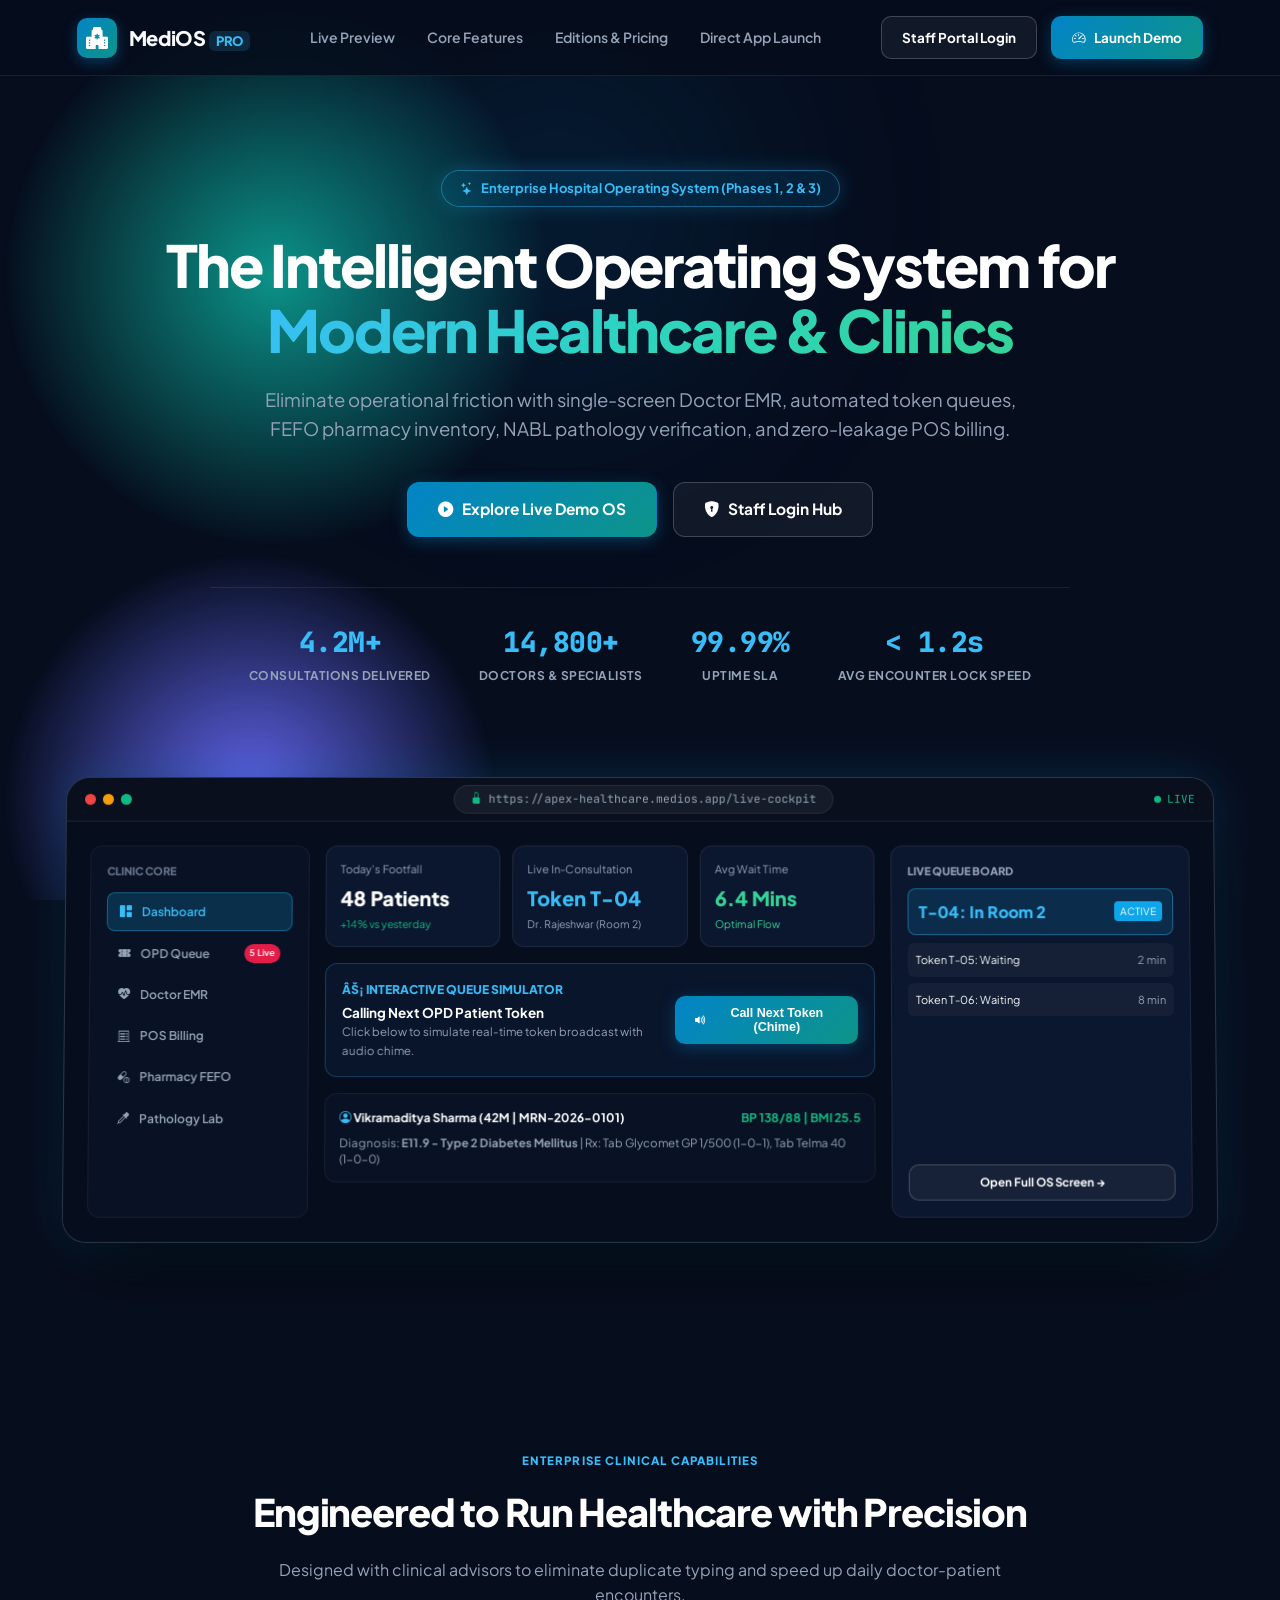
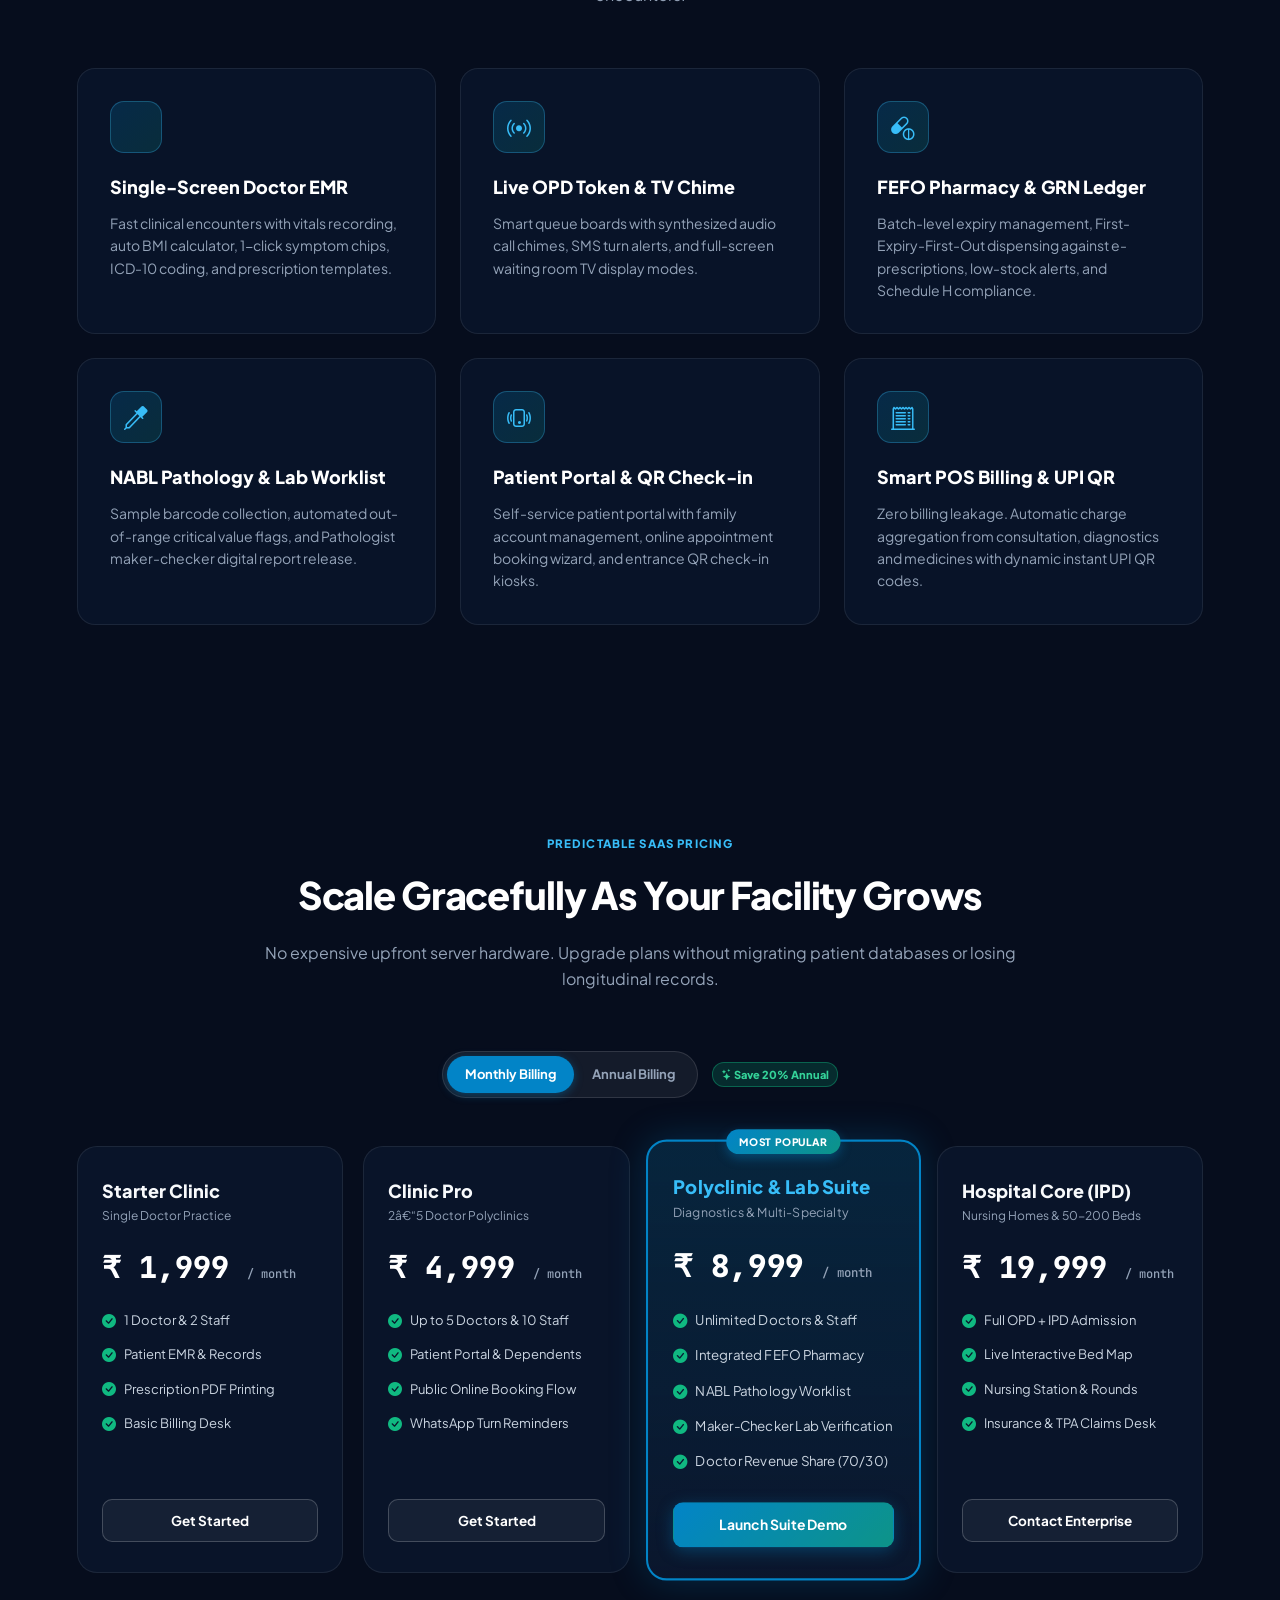
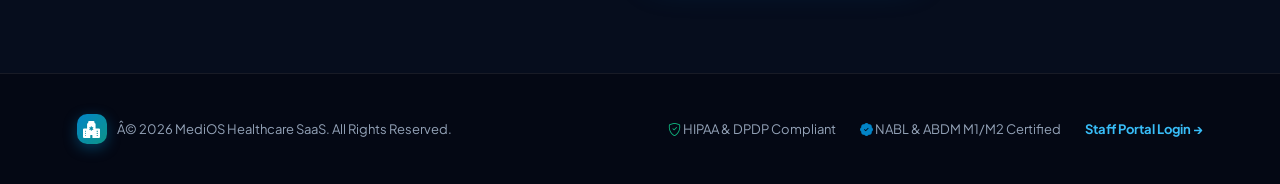
==== commit c742f93a: "Fix currency and typography symbols encoding across pages" ====
--- a/index.html
+++ b/index.html
@@ -3,7 +3,7 @@
 <head>
     <meta charset="UTF-8">
     <meta name="viewport" content="width=device-width, initial-scale=1.0">
-    <title>MediOS Pro â€” Next-Gen Hospital & Healthcare Operating System</title>
+    <title>MediOS Pro — Next-Gen Hospital & Healthcare Operating System</title>
     <!-- Fonts & Icons -->
     <link rel="preconnect" href="https://fonts.googleapis.com">
     <link rel="preconnect" href="https://fonts.gstatic.com" crossorigin>
@@ -885,7 +885,7 @@
                         </div>
                     </div>
                     <a href="dashboard.html" class="btn btn-outline" style="width: 100%; font-size: 11.5px; padding: 8px;">
-                        Open Full OS Screen â†’
+                        Open Full OS Screen →
                     </a>
                 </div>
             </div>
@@ -961,7 +961,7 @@
                 <div>
                     <h3 style="font-size: 18px; font-weight: 800;">Starter Clinic</h3>
                     <p style="font-size: 12px; color: var(--slate-400);">Single Doctor Practice</p>
-                    <div class="price-number" id="priceStarter">â‚¹ 1,999 <span style="font-size: 12px; font-weight: 500; color: var(--slate-400);">/ month</span></div>
+                    <div class="price-number" id="priceStarter">₹ 1,999 <span style="font-size: 12px; font-weight: 500; color: var(--slate-400);">/ month</span></div>
                     <div class="feature-check-list">
                         <div class="feature-check-item"><i class="bi bi-check-circle-fill"></i> 1 Doctor & 2 Staff</div>
                         <div class="feature-check-item"><i class="bi bi-check-circle-fill"></i> Patient EMR & Records</div>
@@ -976,7 +976,7 @@
                 <div>
                     <h3 style="font-size: 18px; font-weight: 800;">Clinic Pro</h3>
                     <p style="font-size: 12px; color: var(--slate-400);">2â€“5 Doctor Polyclinics</p>
-                    <div class="price-number" id="pricePro">â‚¹ 4,999 <span style="font-size: 12px; font-weight: 500; color: var(--slate-400);">/ month</span></div>
+                    <div class="price-number" id="pricePro">₹ 4,999 <span style="font-size: 12px; font-weight: 500; color: var(--slate-400);">/ month</span></div>
                     <div class="feature-check-list">
                         <div class="feature-check-item"><i class="bi bi-check-circle-fill"></i> Up to 5 Doctors & 10 Staff</div>
                         <div class="feature-check-item"><i class="bi bi-check-circle-fill"></i> Patient Portal & Dependents</div>
@@ -992,7 +992,7 @@
                 <div>
                     <h3 style="font-size: 18px; font-weight: 800; color: #38bdf8;">Polyclinic & Lab Suite</h3>
                     <p style="font-size: 12px; color: var(--slate-400);">Diagnostics & Multi-Specialty</p>
-                    <div class="price-number" id="priceSuite">â‚¹ 8,999 <span style="font-size: 12px; font-weight: 500; color: var(--slate-400);">/ month</span></div>
+                    <div class="price-number" id="priceSuite">₹ 8,999 <span style="font-size: 12px; font-weight: 500; color: var(--slate-400);">/ month</span></div>
                     <div class="feature-check-list">
                         <div class="feature-check-item"><i class="bi bi-check-circle-fill"></i> Unlimited Doctors & Staff</div>
                         <div class="feature-check-item"><i class="bi bi-check-circle-fill"></i> Integrated FEFO Pharmacy</div>
@@ -1008,7 +1008,7 @@
                 <div>
                     <h3 style="font-size: 18px; font-weight: 800;">Hospital Core (IPD)</h3>
                     <p style="font-size: 12px; color: var(--slate-400);">Nursing Homes & 50-200 Beds</p>
-                    <div class="price-number" id="priceHospital">â‚¹ 19,999 <span style="font-size: 12px; font-weight: 500; color: var(--slate-400);">/ month</span></div>
+                    <div class="price-number" id="priceHospital">₹ 19,999 <span style="font-size: 12px; font-weight: 500; color: var(--slate-400);">/ month</span></div>
                     <div class="feature-check-list">
                         <div class="feature-check-item"><i class="bi bi-check-circle-fill"></i> Full OPD + IPD Admission</div>
                         <div class="feature-check-item"><i class="bi bi-check-circle-fill"></i> Live Interactive Bed Map</div>
@@ -1032,7 +1032,7 @@
         <div style="display: flex; gap: 24px; flex-wrap: wrap;">
             <span><i class="bi bi-shield-check" style="color: #10b981;"></i> HIPAA & DPDP Compliant</span>
             <span><i class="bi bi-patch-check-fill" style="color: #0284c7;"></i> NABL & ABDM M1/M2 Certified</span>
-            <a href="login.html" style="color: #38bdf8; font-weight: 700;">Staff Portal Login â†’</a>
+            <a href="login.html" style="color: #38bdf8; font-weight: 700;">Staff Portal Login →</a>
         </div>
     </footer>
 
@@ -1100,17 +1100,17 @@
                 if (annual) {
                     optAnnual.classList.add('active');
                     optMonthly.classList.remove('active');
-                    pStarter.innerHTML = `â‚¹ 1,599 <span style="font-size: 12px; font-weight: 500; color: var(--slate-400);">/ month (billed yearly)</span>`;
-                    pPro.innerHTML = `â‚¹ 3,999 <span style="font-size: 12px; font-weight: 500; color: var(--slate-400);">/ month (billed yearly)</span>`;
-                    pSuite.innerHTML = `â‚¹ 7,199 <span style="font-size: 12px; font-weight: 500; color: var(--slate-400);">/ month (billed yearly)</span>`;
-                    pHospital.innerHTML = `â‚¹ 15,999 <span style="font-size: 12px; font-weight: 500; color: var(--slate-400);">/ month (billed yearly)</span>`;
+                    pStarter.innerHTML = `₹ 1,599 <span style="font-size: 12px; font-weight: 500; color: var(--slate-400);">/ month (billed yearly)</span>`;
+                    pPro.innerHTML = `₹ 3,999 <span style="font-size: 12px; font-weight: 500; color: var(--slate-400);">/ month (billed yearly)</span>`;
+                    pSuite.innerHTML = `₹ 7,199 <span style="font-size: 12px; font-weight: 500; color: var(--slate-400);">/ month (billed yearly)</span>`;
+                    pHospital.innerHTML = `₹ 15,999 <span style="font-size: 12px; font-weight: 500; color: var(--slate-400);">/ month (billed yearly)</span>`;
                 } else {
                     optMonthly.classList.add('active');
                     optAnnual.classList.remove('active');
-                    pStarter.innerHTML = `â‚¹ 1,999 <span style="font-size: 12px; font-weight: 500; color: var(--slate-400);">/ month</span>`;
-                    pPro.innerHTML = `â‚¹ 4,999 <span style="font-size: 12px; font-weight: 500; color: var(--slate-400);">/ month</span>`;
-                    pSuite.innerHTML = `â‚¹ 8,999 <span style="font-size: 12px; font-weight: 500; color: var(--slate-400);">/ month</span>`;
-                    pHospital.innerHTML = `â‚¹ 19,999 <span style="font-size: 12px; font-weight: 500; color: var(--slate-400);">/ month</span>`;
+                    pStarter.innerHTML = `₹ 1,999 <span style="font-size: 12px; font-weight: 500; color: var(--slate-400);">/ month</span>`;
+                    pPro.innerHTML = `₹ 4,999 <span style="font-size: 12px; font-weight: 500; color: var(--slate-400);">/ month</span>`;
+                    pSuite.innerHTML = `₹ 8,999 <span style="font-size: 12px; font-weight: 500; color: var(--slate-400);">/ month</span>`;
+                    pHospital.innerHTML = `₹ 19,999 <span style="font-size: 12px; font-weight: 500; color: var(--slate-400);">/ month</span>`;
                 }
             }
 
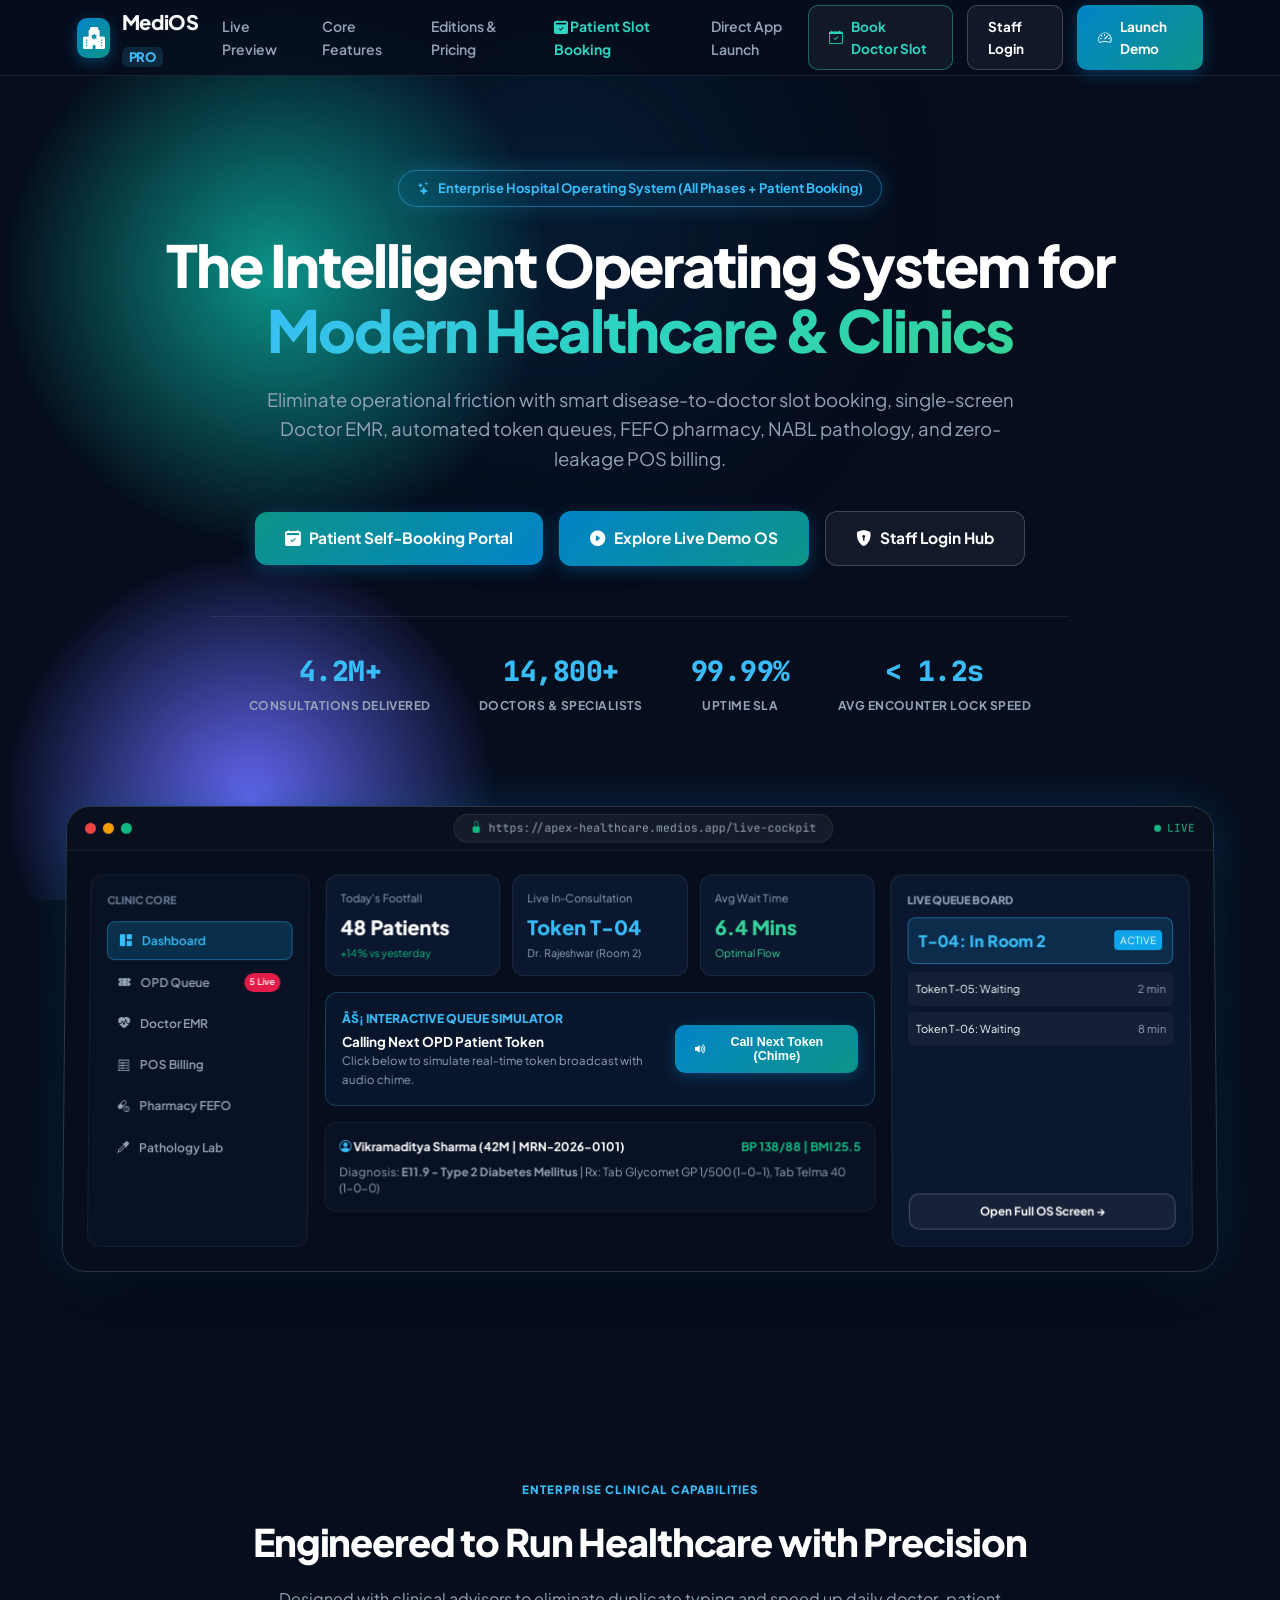
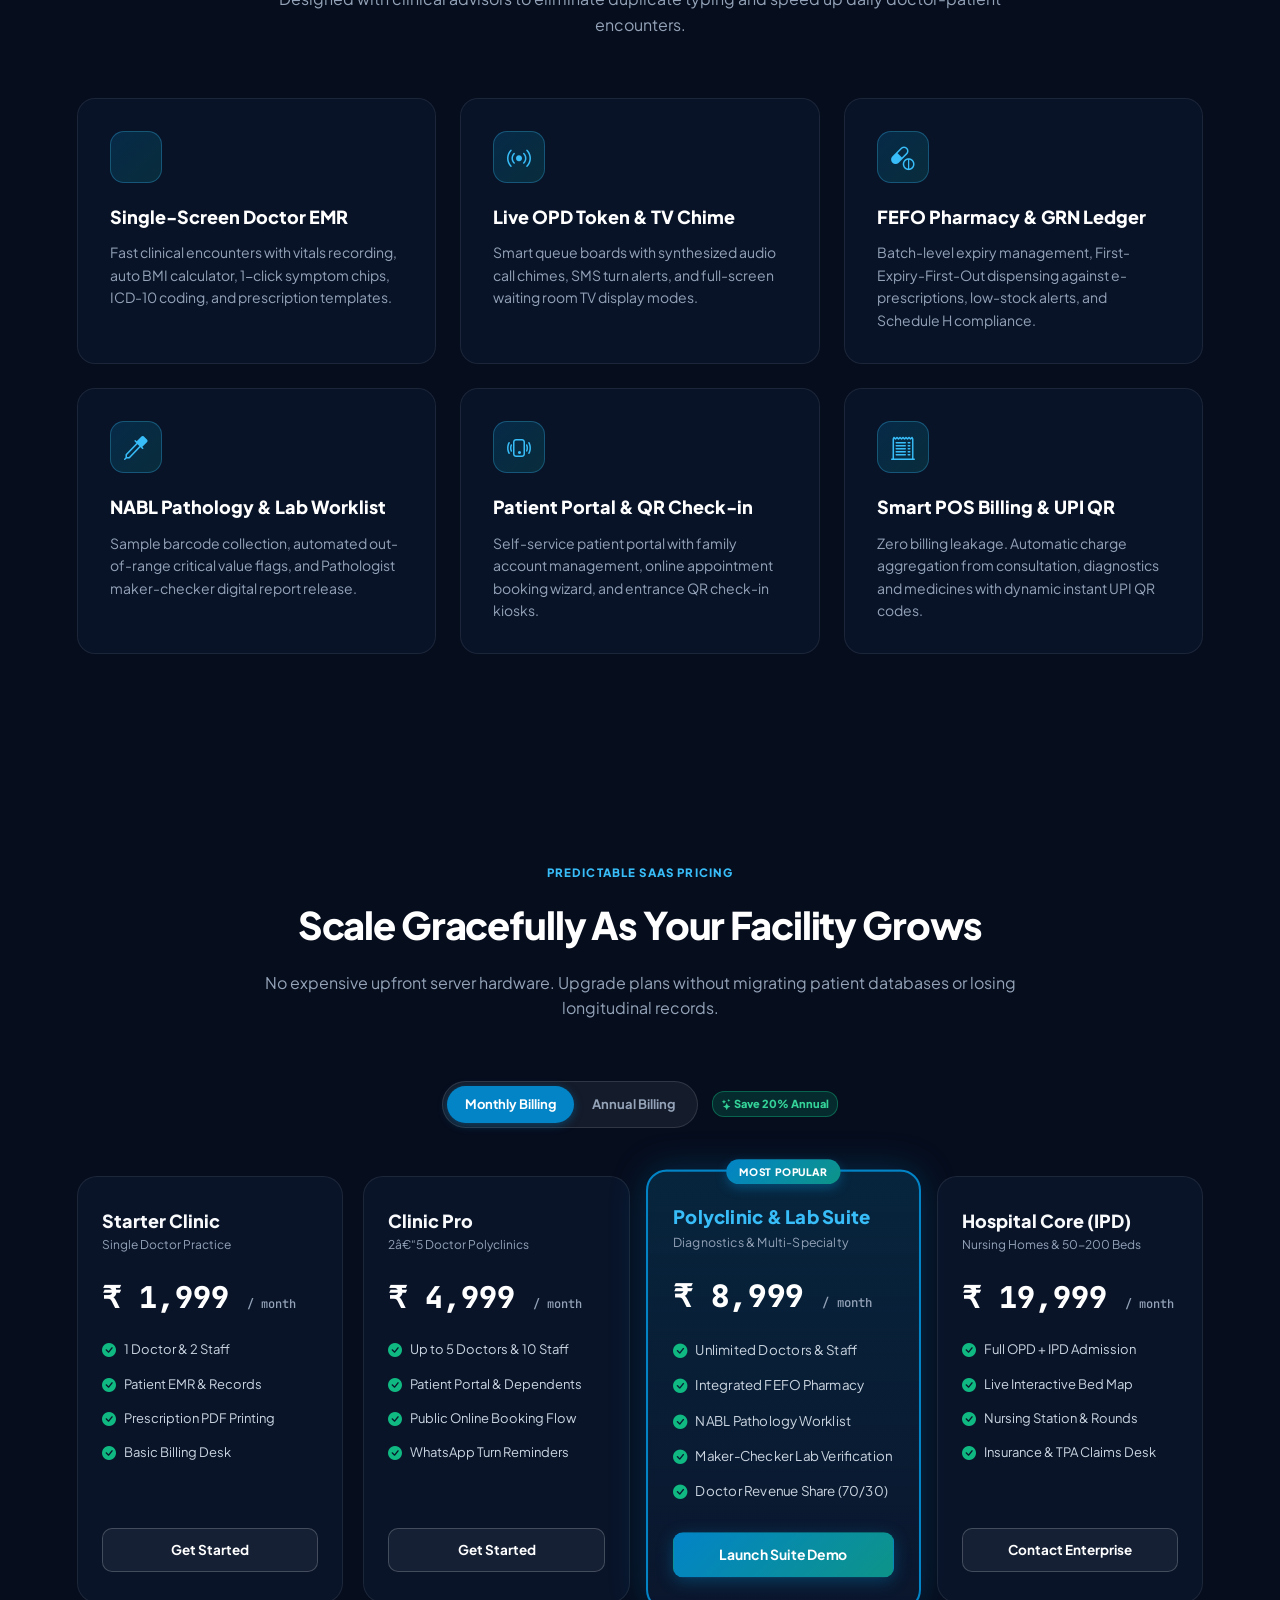
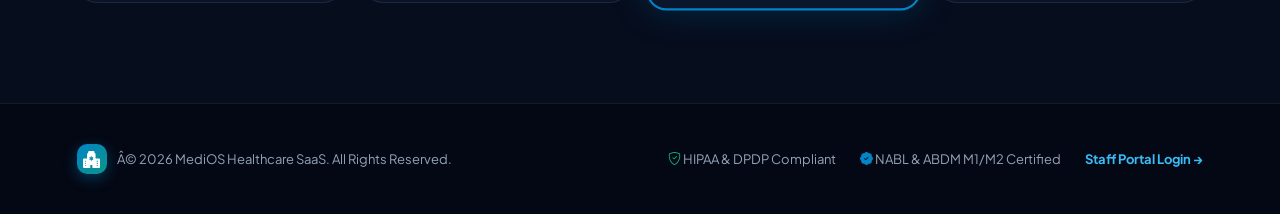
==== commit 0a081ad3: "feat: implement Patient Self-Service Slot Booking Module with smart disease-to-doctor router, vacant" ====
--- a/index.html
+++ b/index.html
@@ -1,4 +1,4 @@
-﻿<!DOCTYPE html>
+<!DOCTYPE html>
 <html lang="en">
 <head>
     <meta charset="UTF-8">
@@ -746,11 +746,13 @@
             <a href="#preview">Live Preview</a>
             <a href="#features">Core Features</a>
             <a href="#pricing">Editions & Pricing</a>
+            <a href="dashboard.html#view=online-booking" style="color: #2dd4bf; font-weight: 700;"><i class="bi bi-calendar2-check-fill"></i> Patient Slot Booking</a>
             <a href="dashboard.html">Direct App Launch</a>
         </div>
 
         <div class="nav-cta-group">
-            <a href="login.html" class="btn btn-outline">Staff Portal Login</a>
+            <a href="dashboard.html#view=online-booking" class="btn btn-outline" style="border-color: rgba(45, 212, 191, 0.4); color: #2dd4bf;"><i class="bi bi-calendar-check"></i> Book Doctor Slot</a>
+            <a href="login.html" class="btn btn-outline">Staff Login</a>
             <a href="dashboard.html" class="btn btn-primary"><i class="bi bi-speedometer2"></i> Launch Demo</a>
         </div>
     </nav>
@@ -758,7 +760,7 @@
     <!-- Hero Section -->
     <section class="hero-section">
         <div class="hero-pill-badge">
-            <i class="bi bi-stars" style="color: #38bdf8;"></i> Enterprise Hospital Operating System (Phases 1, 2 & 3)
+            <i class="bi bi-stars" style="color: #38bdf8;"></i> Enterprise Hospital Operating System (All Phases + Patient Booking)
         </div>
 
         <h1 class="hero-headline">
@@ -766,10 +768,11 @@
         </h1>
 
         <p class="hero-subtext">
-            Eliminate operational friction with single-screen Doctor EMR, automated token queues, FEFO pharmacy inventory, NABL pathology verification, and zero-leakage POS billing.
+            Eliminate operational friction with smart disease-to-doctor slot booking, single-screen Doctor EMR, automated token queues, FEFO pharmacy, NABL pathology, and zero-leakage POS billing.
         </p>
 
         <div class="hero-cta-wrap">
+            <a href="dashboard.html#view=online-booking" class="btn btn-primary btn-lg" style="background: linear-gradient(135deg, #0d9488, #0284c7); border: none;"><i class="bi bi-calendar2-check-fill"></i> Patient Self-Booking Portal</a>
             <a href="dashboard.html" class="btn btn-primary btn-lg"><i class="bi bi-play-circle-fill"></i> Explore Live Demo OS</a>
             <a href="login.html" class="btn btn-outline btn-lg"><i class="bi bi-shield-lock-fill"></i> Staff Login Hub</a>
         </div>
